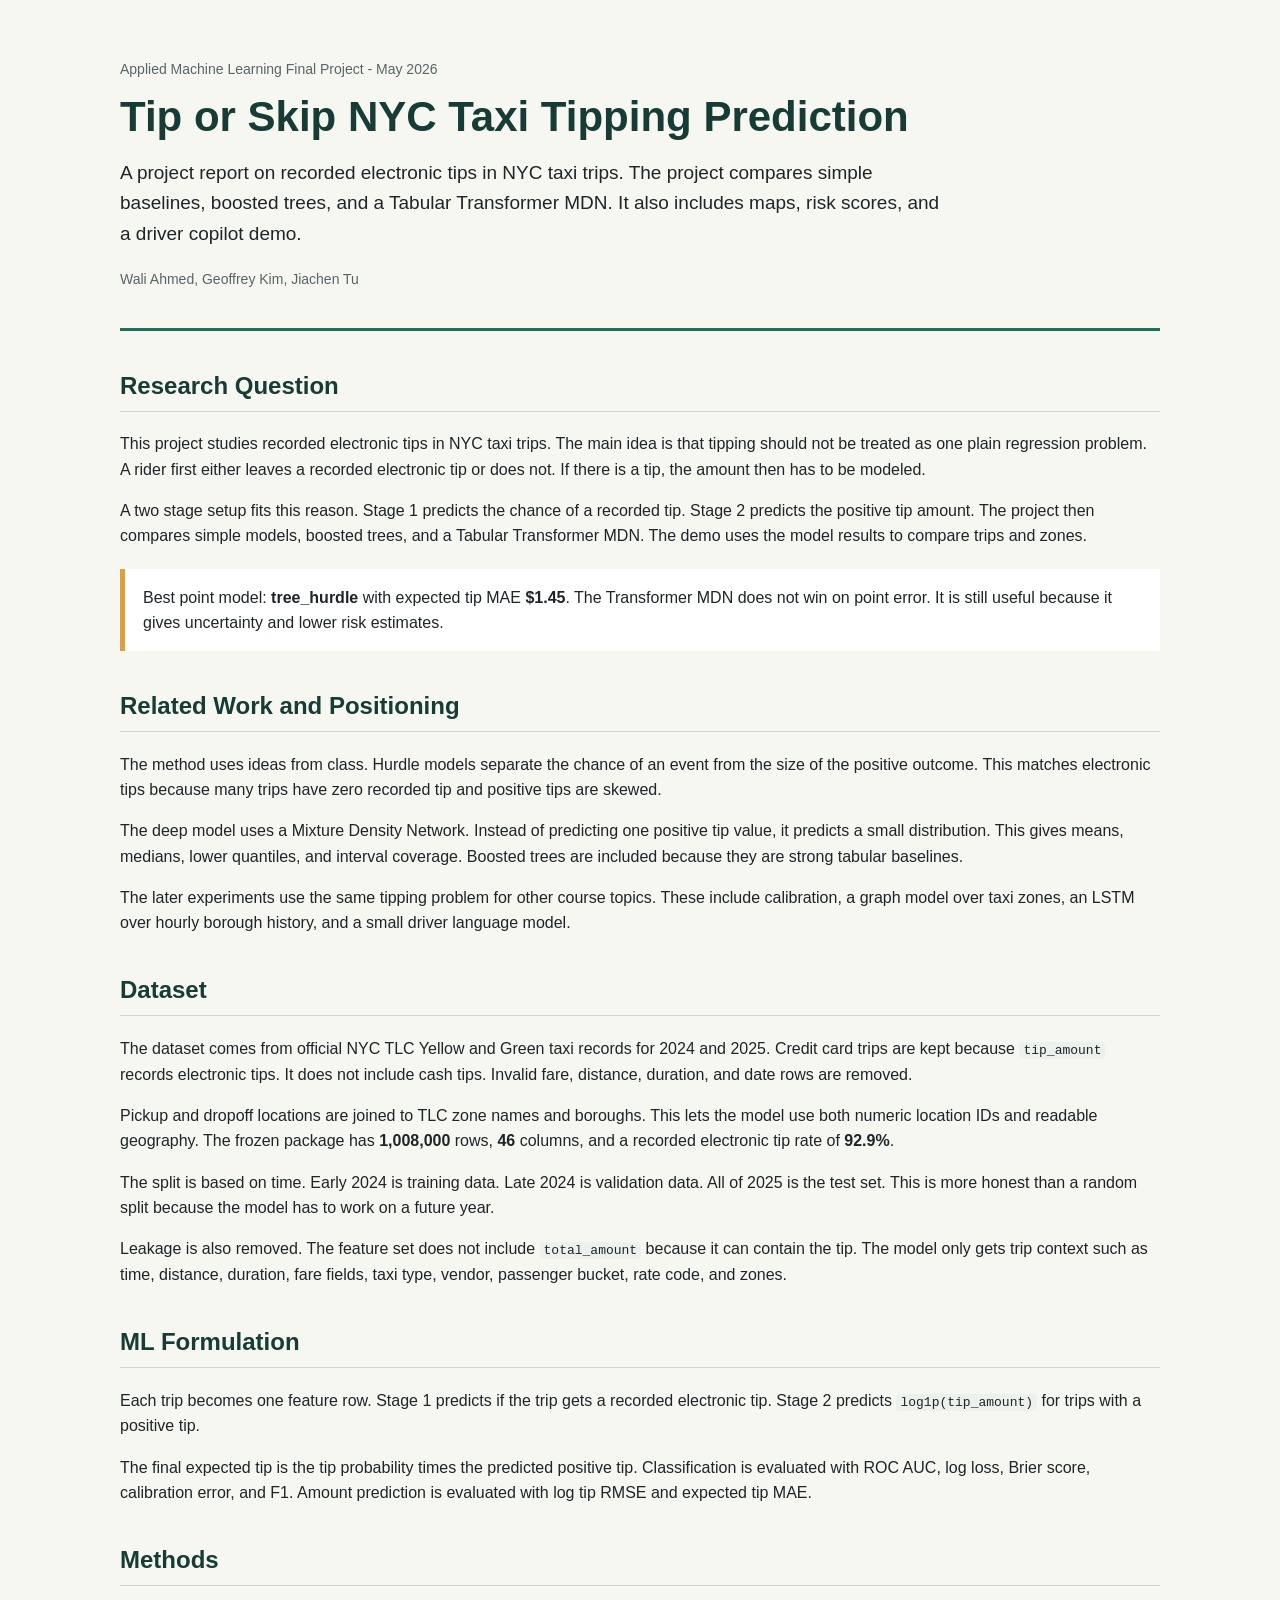
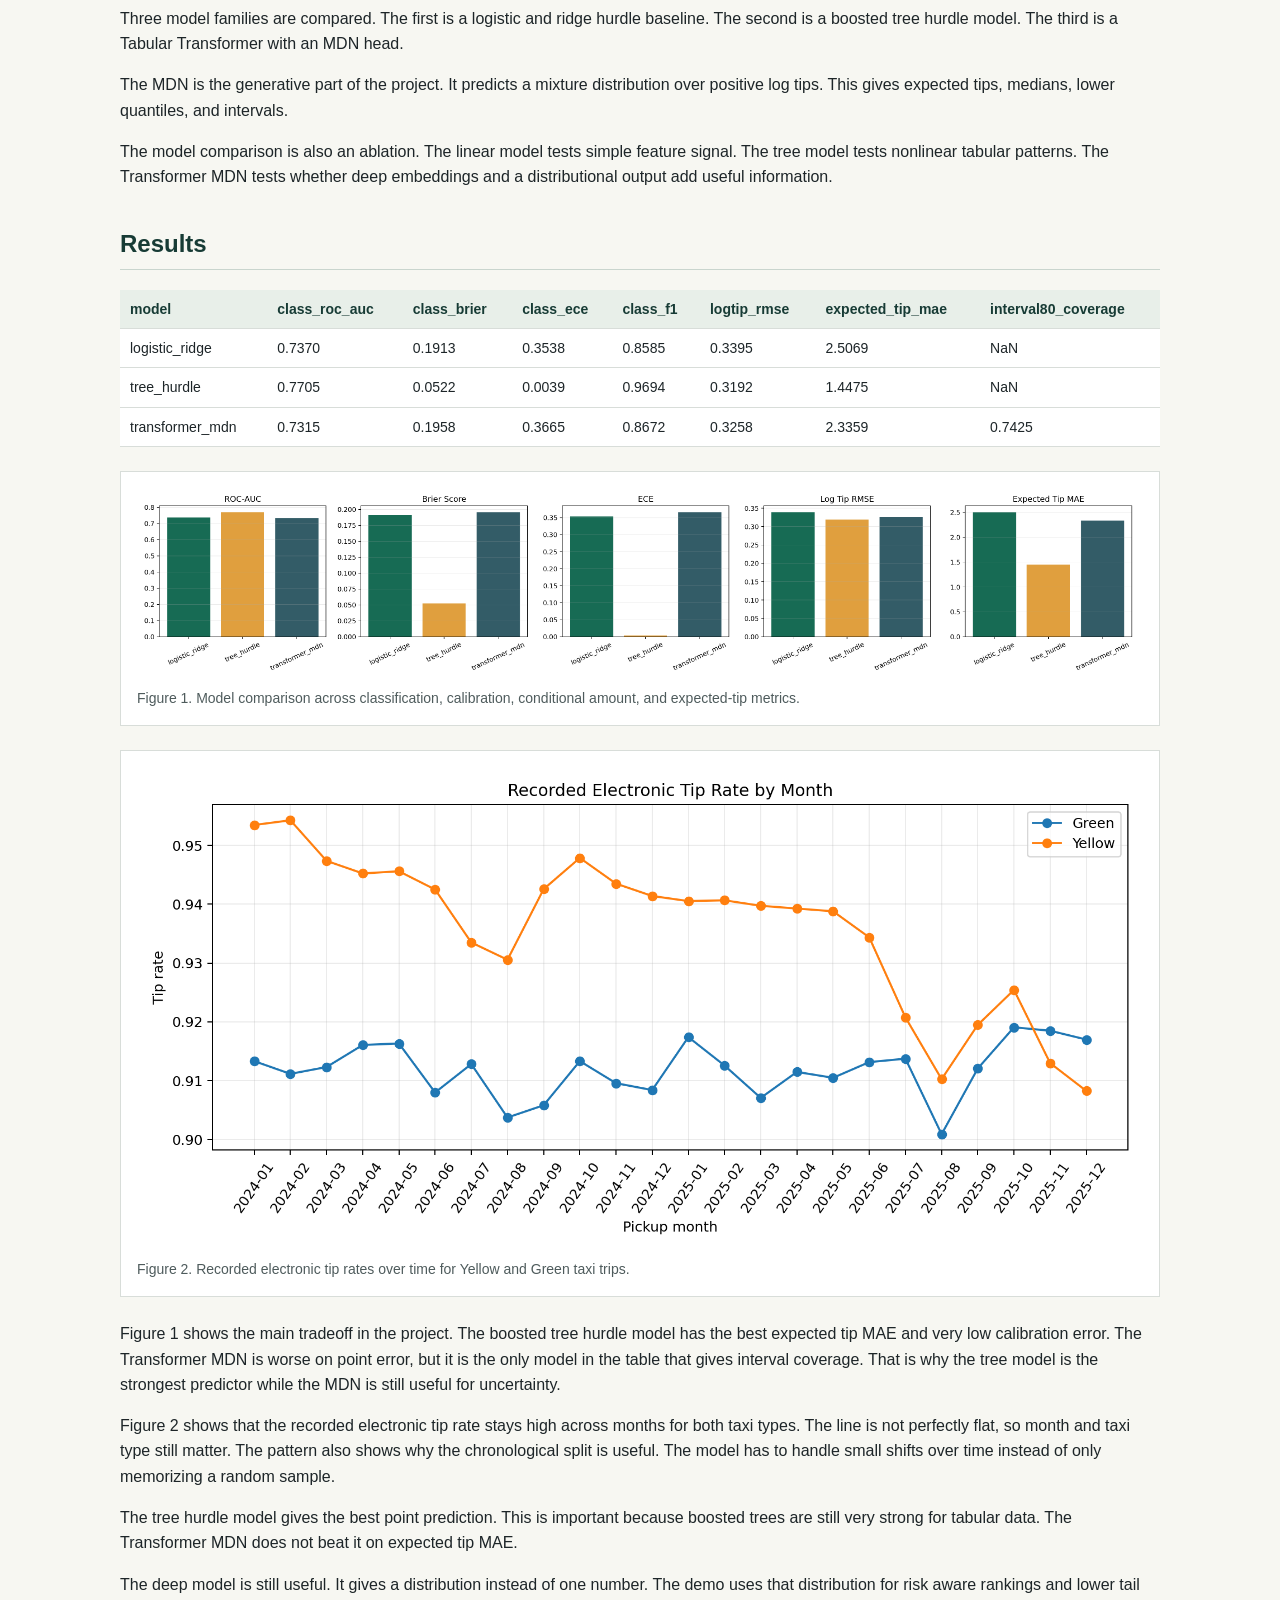
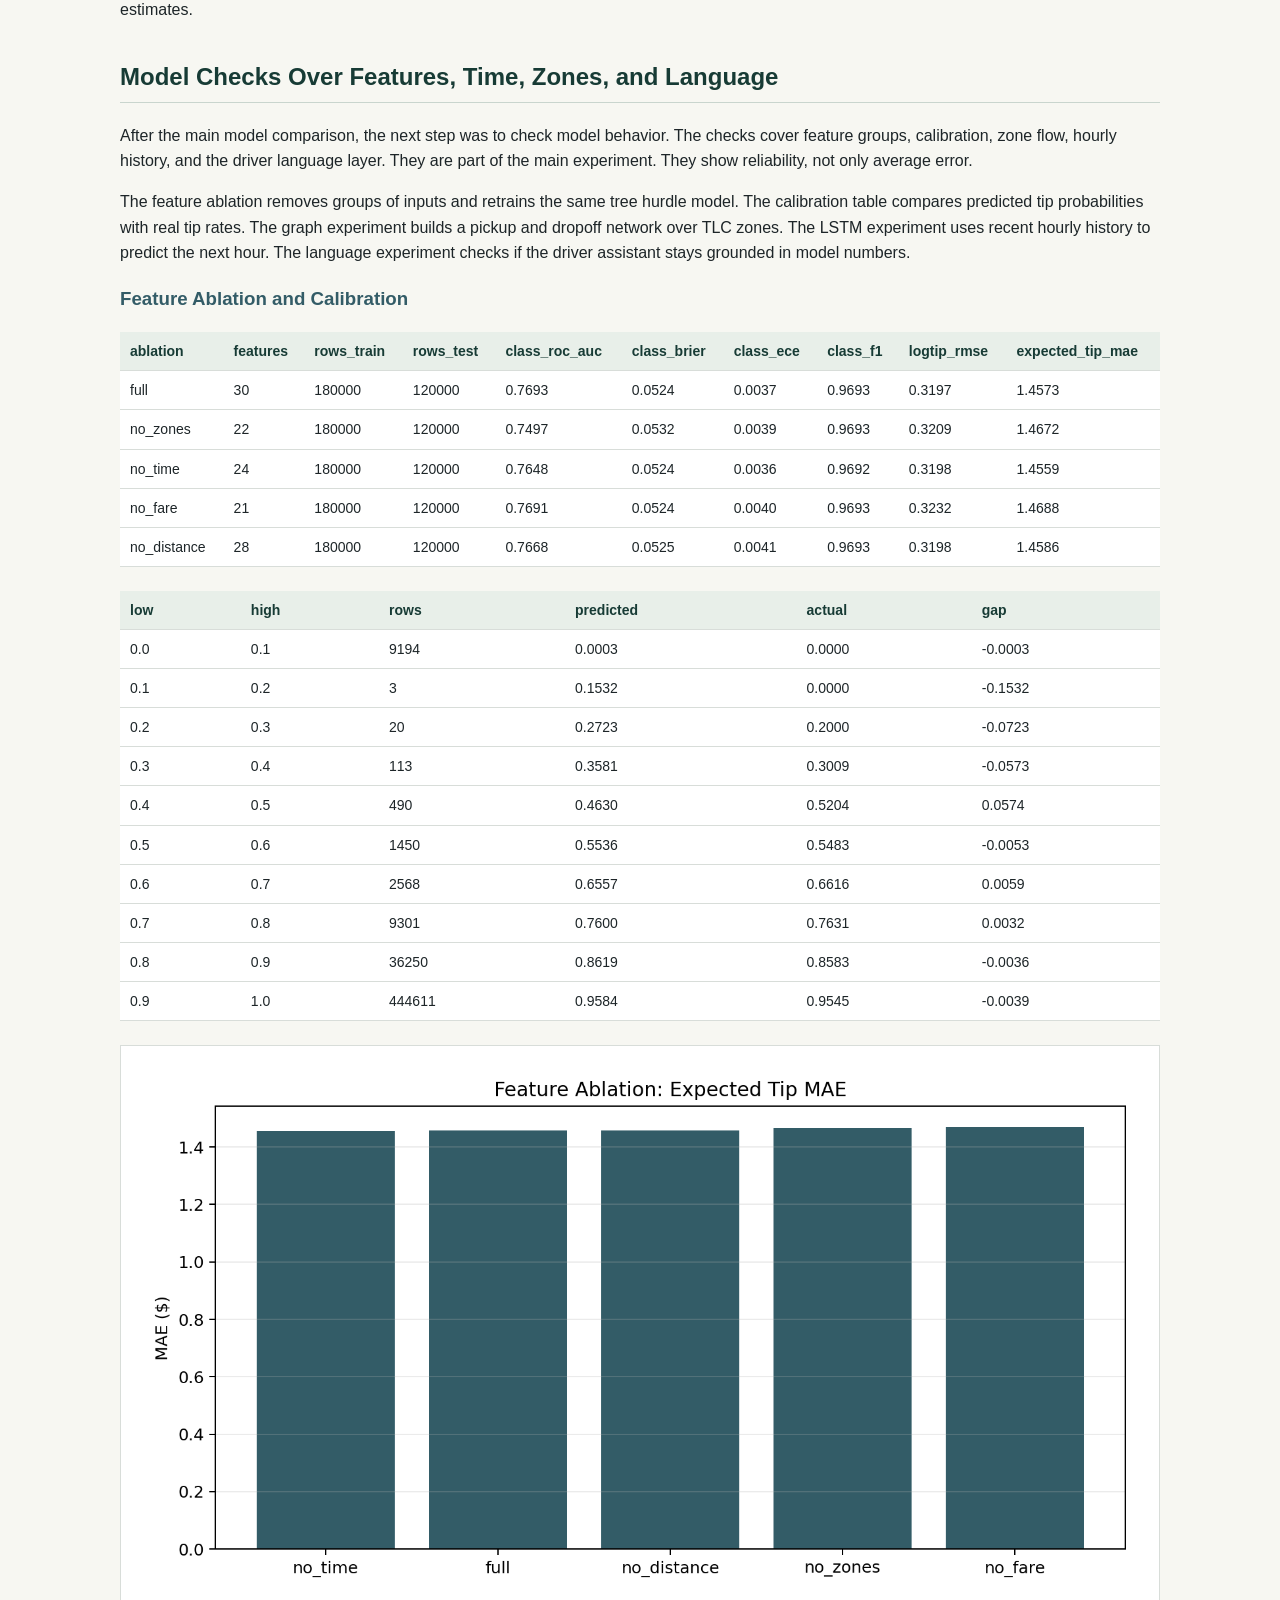
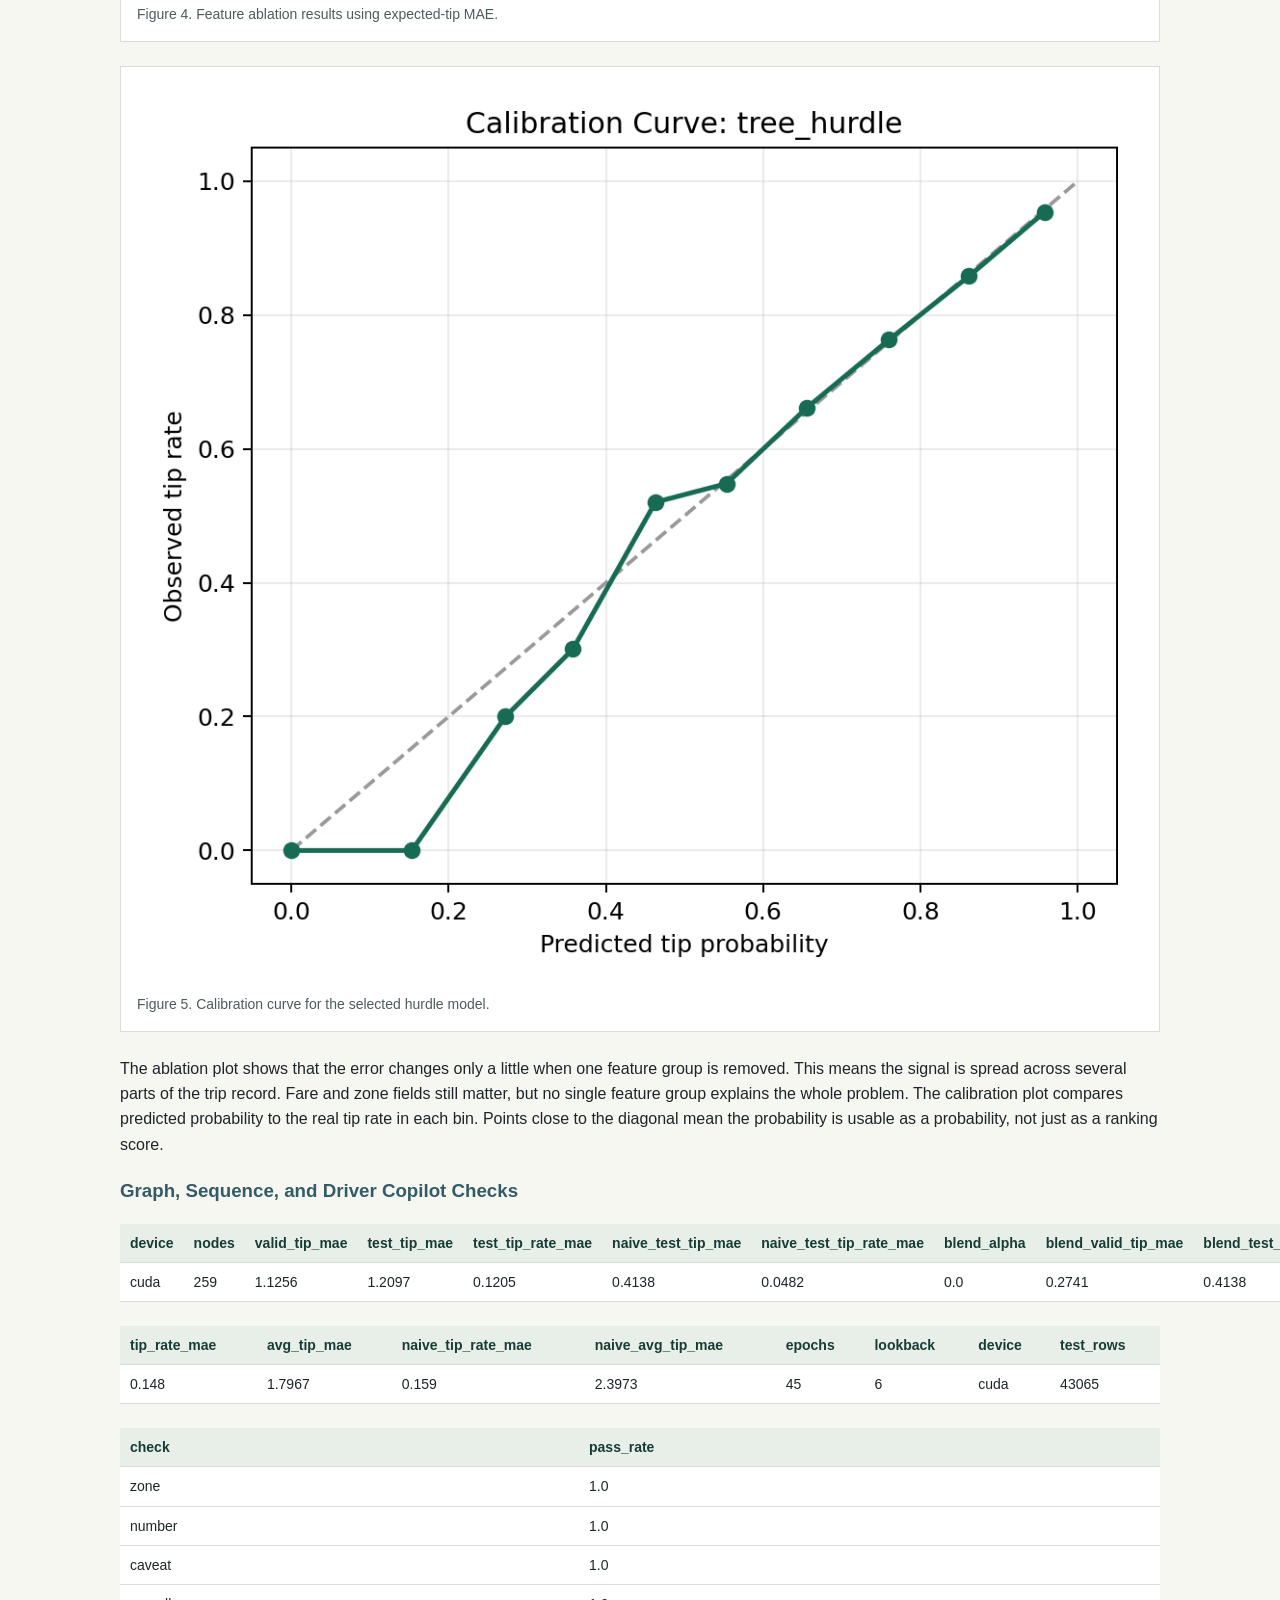
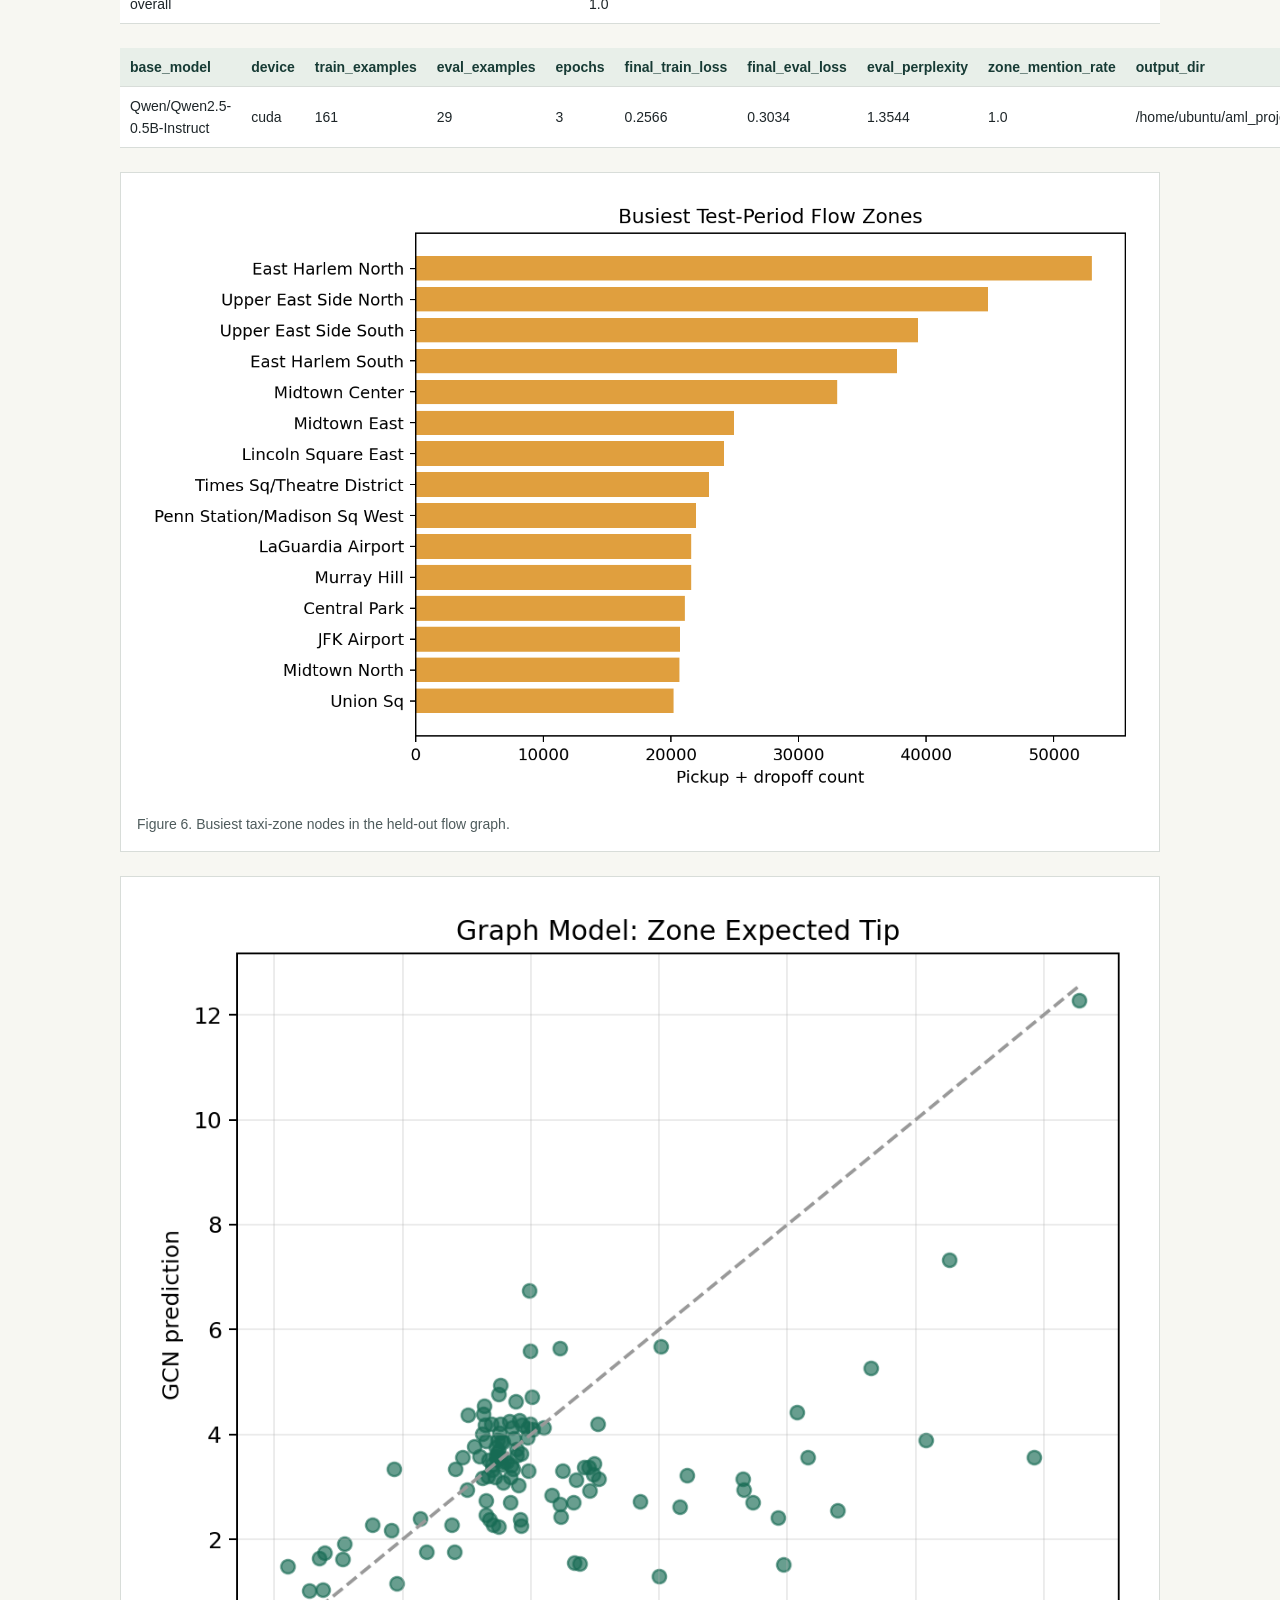
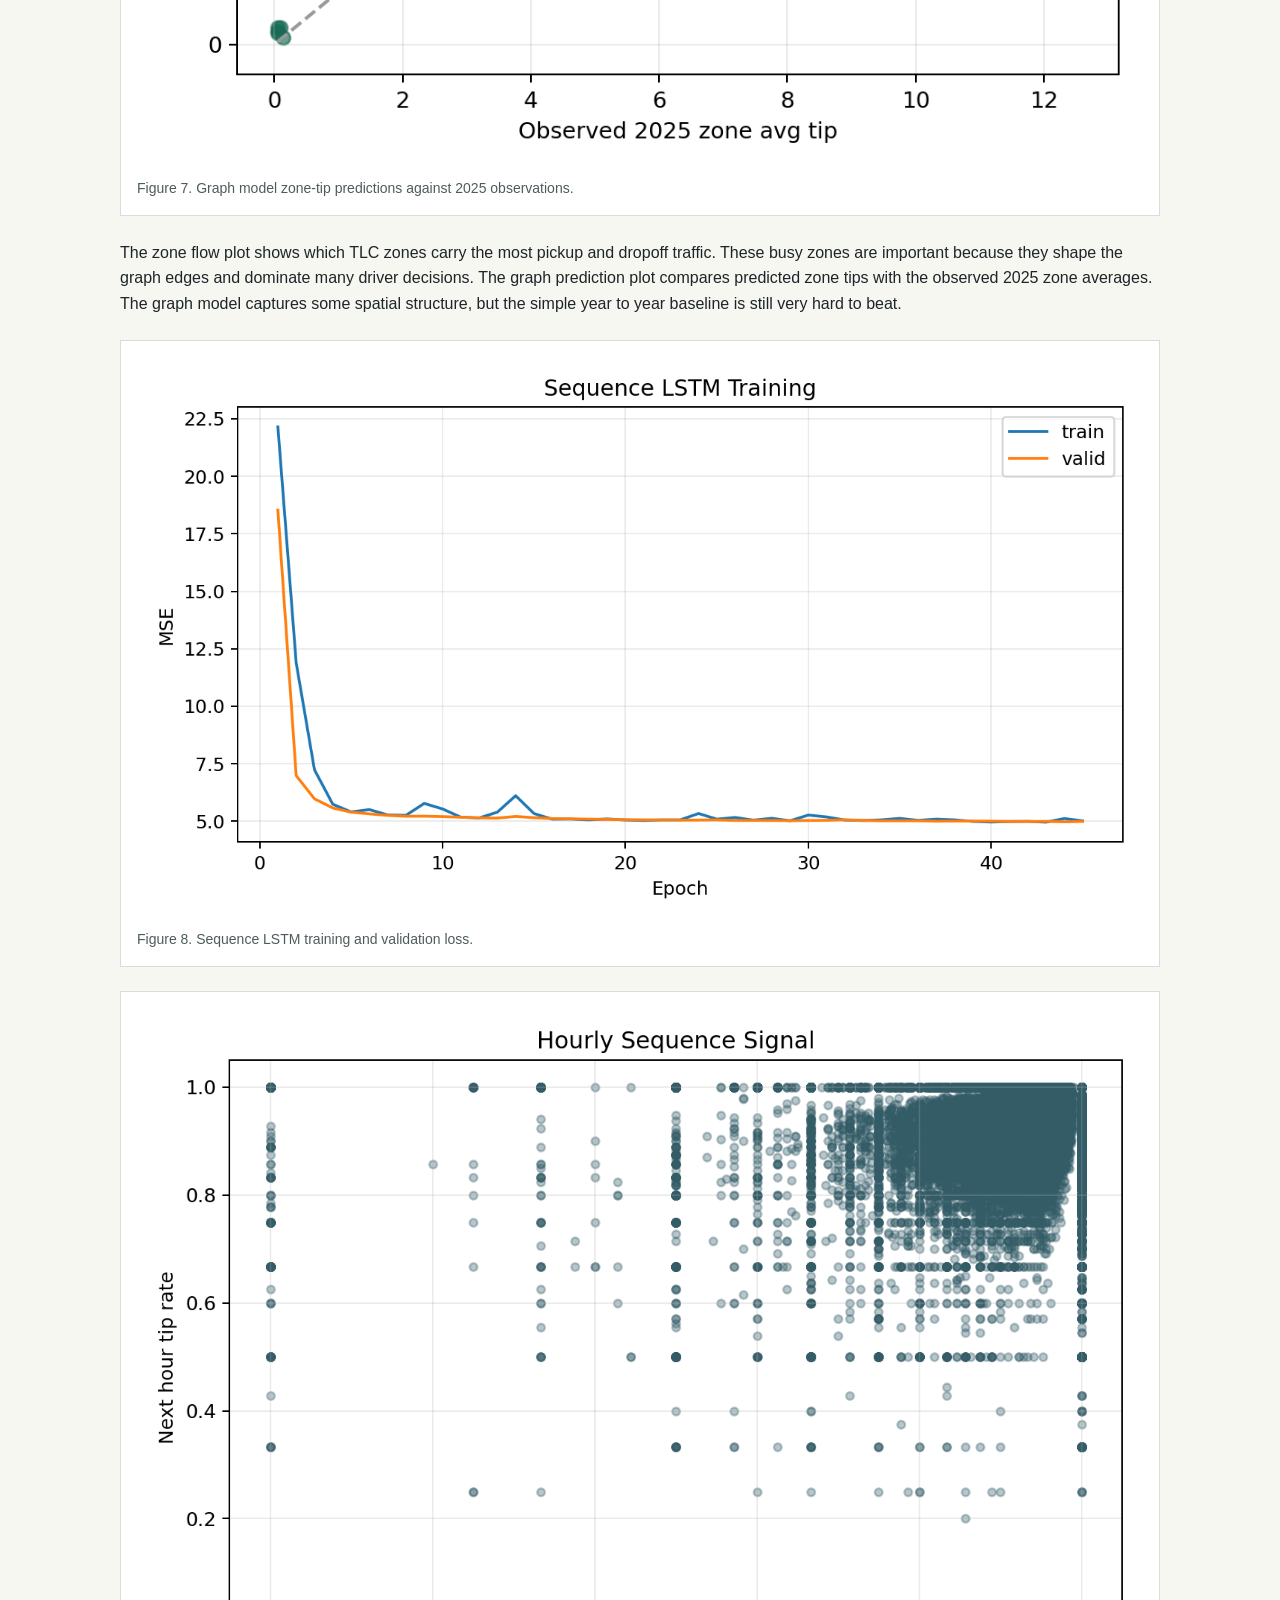
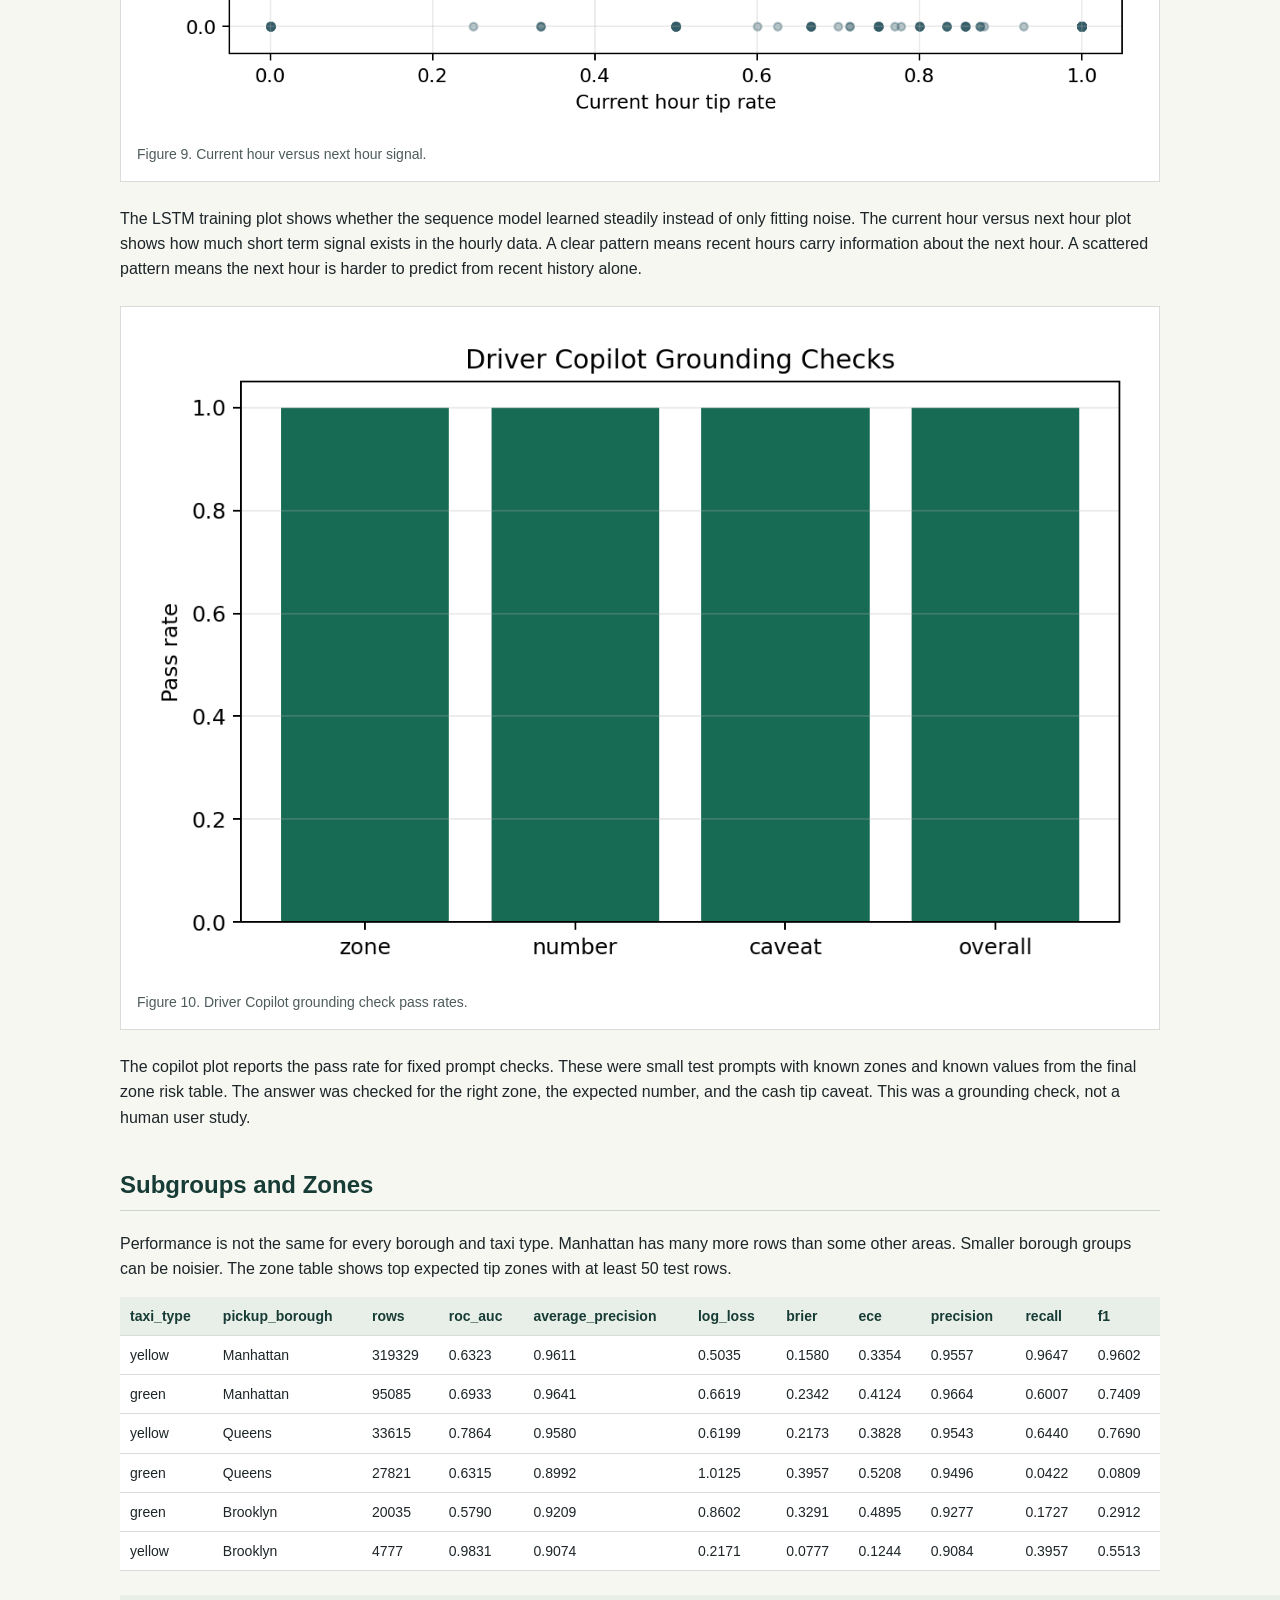
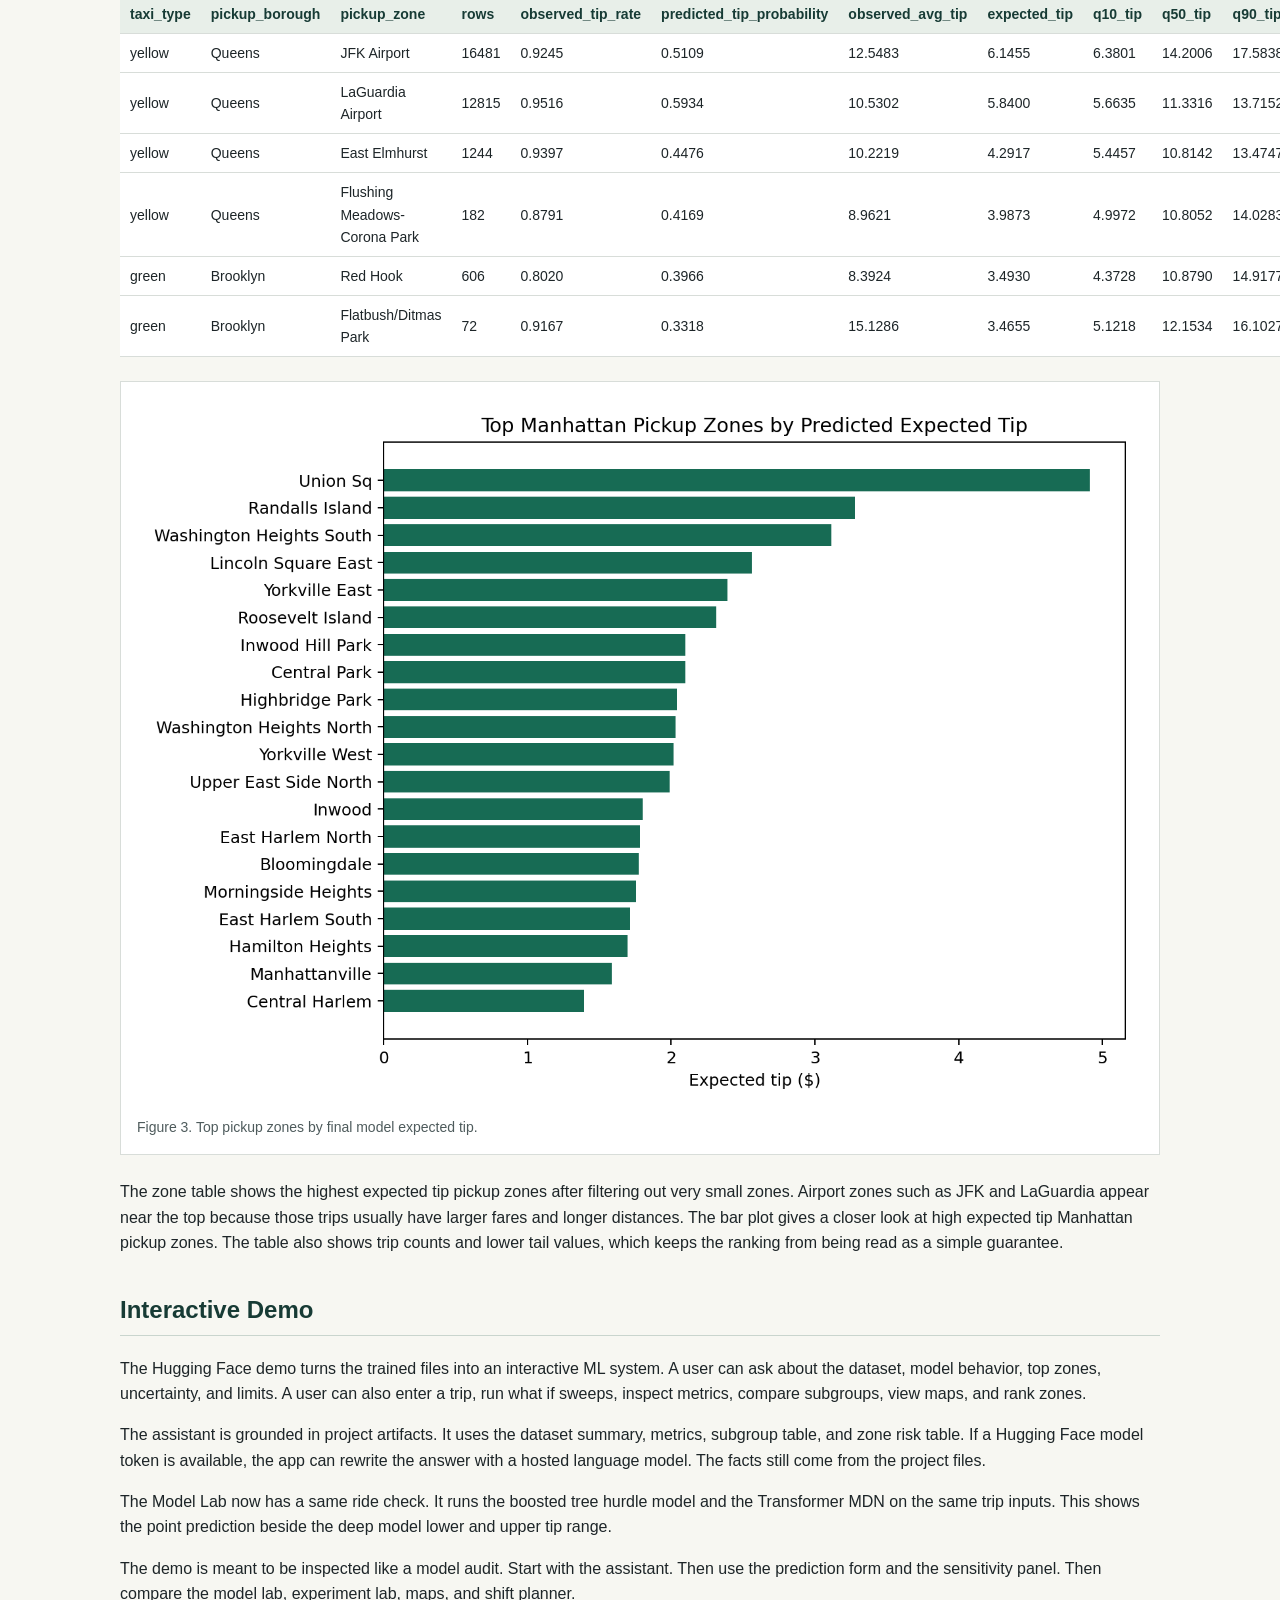
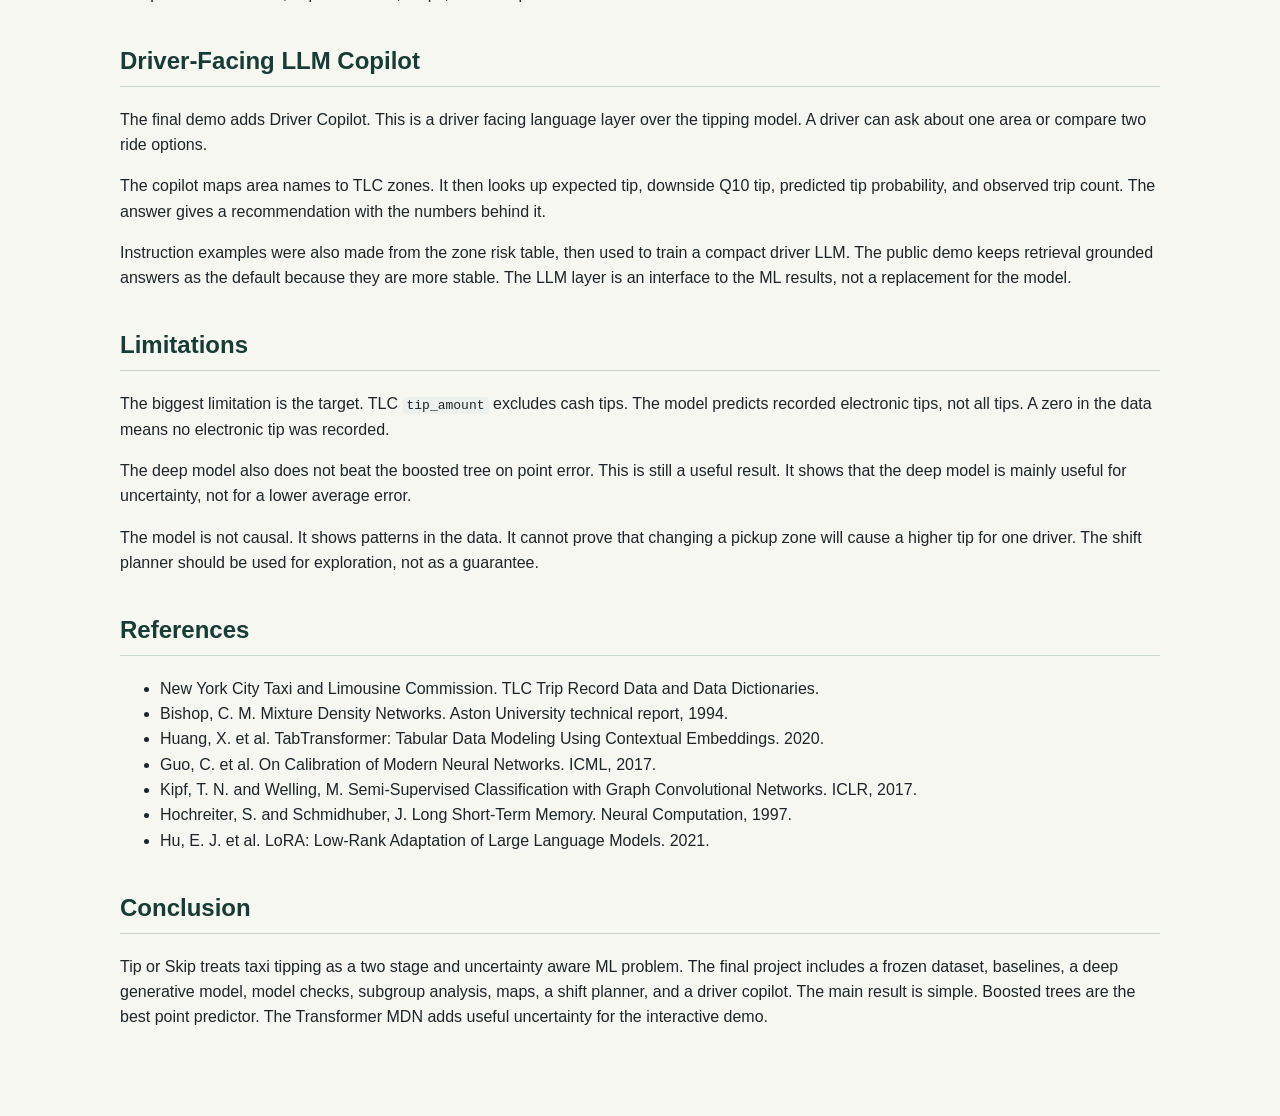
==== docs/index.html @ 8c7a5bb4 "edits" ====
<!doctype html>
<html lang="en">
<head>
  <meta charset="utf-8">
  <meta name="viewport" content="width=device-width, initial-scale=1">
  <title>Tip or Skip NYC Taxi Tipping Prediction</title>
  <style>
    body { margin: 0; font-family: Arial, Helvetica, sans-serif; color: #1d2528; background: #f7f7f2; line-height: 1.58; }
    main { max-width: 1040px; margin: 0 auto; padding: 44px 24px 72px; }
    header { border-bottom: 3px solid #1f6f5b; padding-bottom: 24px; margin-bottom: 32px; }
    h1 { font-size: 42px; line-height: 1.08; margin: 0 0 12px; color: #173b35; }
    h2 { margin-top: 36px; color: #173b35; border-bottom: 1px solid #c9d5ce; padding-bottom: 6px; }
    h3 { color: #335c67; }
    .dek { font-size: 19px; max-width: 820px; }
    .meta { color: #566; font-size: 14px; }
    .callout { background: #fff; border-left: 5px solid #e09f3e; padding: 16px 18px; margin: 20px 0; }
    figure { margin: 24px 0; background: #fff; padding: 16px; border: 1px solid #d8ddd9; }
    figcaption { color: #4e5b5c; font-size: 14px; margin-top: 8px; }
    img { max-width: 100%; height: auto; display: block; }
    .data-table { width: 100%; border-collapse: collapse; margin: 16px 0 24px; background: #fff; font-size: 14px; }
    .data-table th, .data-table td { border-bottom: 1px solid #d8ddd9; padding: 8px 10px; text-align: left; }
    .data-table th { background: #e8efe9; color: #173b35; }
    code { background: #edf1ed; padding: 1px 4px; border-radius: 3px; }
  </style>
</head>
<body>
<main>
<header>
  <p class="meta">Applied Machine Learning Final Project - May 2026</p>
  <h1>Tip or Skip NYC Taxi Tipping Prediction</h1>
  <p class="dek">A project report on recorded electronic tips in NYC taxi trips. The project compares simple baselines, boosted trees, and a Tabular Transformer MDN. It also includes maps, risk scores, and a driver copilot demo.</p>
  <p class="meta">Wali Ahmed, Geoffrey Kim, Jiachen Tu</p>
</header>

<section>
  <h2>Research Question</h2>
  <p>This project studies recorded electronic tips in NYC taxi trips. The main idea is that tipping should not be treated as one plain regression problem. A rider first either leaves a recorded electronic tip or does not. If there is a tip, the amount then has to be modeled.</p>
  <p>A two stage setup fits this reason. Stage 1 predicts the chance of a recorded tip. Stage 2 predicts the positive tip amount. The project then compares simple models, boosted trees, and a Tabular Transformer MDN. The demo uses the model results to compare trips and zones.</p>
  <div class="callout">Best point model: <strong>tree_hurdle</strong> with expected tip MAE <strong>$1.45</strong>. The Transformer MDN does not win on point error. It is still useful because it gives uncertainty and lower risk estimates.</div>
</section>

<section>
  <h2>Related Work and Positioning</h2>
  <p>The method uses ideas from class. Hurdle models separate the chance of an event from the size of the positive outcome. This matches electronic tips because many trips have zero recorded tip and positive tips are skewed.</p>
  <p>The deep model uses a Mixture Density Network. Instead of predicting one positive tip value, it predicts a small distribution. This gives means, medians, lower quantiles, and interval coverage. Boosted trees are included because they are strong tabular baselines.</p>
  <p>The later experiments use the same tipping problem for other course topics. These include calibration, a graph model over taxi zones, an LSTM over hourly borough history, and a small driver language model.</p>
</section>

<section>
  <h2>Dataset</h2>
  <p>The dataset comes from official NYC TLC Yellow and Green taxi records for 2024 and 2025. Credit card trips are kept because <code>tip_amount</code> records electronic tips. It does not include cash tips. Invalid fare, distance, duration, and date rows are removed.</p>
  <p>Pickup and dropoff locations are joined to TLC zone names and boroughs. This lets the model use both numeric location IDs and readable geography. The frozen package has <strong>1,008,000</strong> rows, <strong>46</strong> columns, and a recorded electronic tip rate of <strong>92.9%</strong>.</p>
  <p>The split is based on time. Early 2024 is training data. Late 2024 is validation data. All of 2025 is the test set. This is more honest than a random split because the model has to work on a future year.</p>
  <p>Leakage is also removed. The feature set does not include <code>total_amount</code> because it can contain the tip. The model only gets trip context such as time, distance, duration, fare fields, taxi type, vendor, passenger bucket, rate code, and zones.</p>
</section>

<section>
  <h2>ML Formulation</h2>
  <p>Each trip becomes one feature row. Stage 1 predicts if the trip gets a recorded electronic tip. Stage 2 predicts <code>log1p(tip_amount)</code> for trips with a positive tip.</p>
  <p>The final expected tip is the tip probability times the predicted positive tip. Classification is evaluated with ROC AUC, log loss, Brier score, calibration error, and F1. Amount prediction is evaluated with log tip RMSE and expected tip MAE.</p>
</section>

<section>
  <h2>Methods</h2>
  <p>Three model families are compared. The first is a logistic and ridge hurdle baseline. The second is a boosted tree hurdle model. The third is a Tabular Transformer with an MDN head.</p>
  <p>The MDN is the generative part of the project. It predicts a mixture distribution over positive log tips. This gives expected tips, medians, lower quantiles, and intervals.</p>
  <p>The model comparison is also an ablation. The linear model tests simple feature signal. The tree model tests nonlinear tabular patterns. The Transformer MDN tests whether deep embeddings and a distributional output add useful information.</p>
</section>

<section>
  <h2>Results</h2>
  <table class="dataframe data-table">
  <thead>
    <tr style="text-align: right;">
      <th>model</th>
      <th>class_roc_auc</th>
      <th>class_brier</th>
      <th>class_ece</th>
      <th>class_f1</th>
      <th>logtip_rmse</th>
      <th>expected_tip_mae</th>
      <th>interval80_coverage</th>
    </tr>
  </thead>
  <tbody>
    <tr>
      <td>logistic_ridge</td>
      <td>0.7370</td>
      <td>0.1913</td>
      <td>0.3538</td>
      <td>0.8585</td>
      <td>0.3395</td>
      <td>2.5069</td>
      <td>NaN</td>
    </tr>
    <tr>
      <td>tree_hurdle</td>
      <td>0.7705</td>
      <td>0.0522</td>
      <td>0.0039</td>
      <td>0.9694</td>
      <td>0.3192</td>
      <td>1.4475</td>
      <td>NaN</td>
    </tr>
    <tr>
      <td>transformer_mdn</td>
      <td>0.7315</td>
      <td>0.1958</td>
      <td>0.3665</td>
      <td>0.8672</td>
      <td>0.3258</td>
      <td>2.3359</td>
      <td>0.7425</td>
    </tr>
  </tbody>
</table>
  <figure><img alt="Model comparison" src="[data-uri]"><figcaption>Figure 1. Model comparison across classification, calibration, conditional amount, and expected-tip metrics.</figcaption></figure>
  <figure><img alt="Monthly tip rate" src="[data-uri]"><figcaption>Figure 2. Recorded electronic tip rates over time for Yellow and Green taxi trips.</figcaption></figure>
  <p>Figure 1 shows the main tradeoff in the project. The boosted tree hurdle model has the best expected tip MAE and very low calibration error. The Transformer MDN is worse on point error, but it is the only model in the table that gives interval coverage. That is why the tree model is the strongest predictor while the MDN is still useful for uncertainty.</p>
  <p>Figure 2 shows that the recorded electronic tip rate stays high across months for both taxi types. The line is not perfectly flat, so month and taxi type still matter. The pattern also shows why the chronological split is useful. The model has to handle small shifts over time instead of only memorizing a random sample.</p>
  <p>The tree hurdle model gives the best point prediction. This is important because boosted trees are still very strong for tabular data. The Transformer MDN does not beat it on expected tip MAE.</p>
  <p>The deep model is still useful. It gives a distribution instead of one number. The demo uses that distribution for risk aware rankings and lower tail estimates.</p>
</section>

<section>
  <h2>Model Checks Over Features, Time, Zones, and Language</h2>
  <p>After the main model comparison, the next step was to check model behavior. The checks cover feature groups, calibration, zone flow, hourly history, and the driver language layer. They are part of the main experiment. They show reliability, not only average error.</p>
  <p>The feature ablation removes groups of inputs and retrains the same tree hurdle model. The calibration table compares predicted tip probabilities with real tip rates. The graph experiment builds a pickup and dropoff network over TLC zones. The LSTM experiment uses recent hourly history to predict the next hour. The language experiment checks if the driver assistant stays grounded in model numbers.</p>
  <h3>Feature Ablation and Calibration</h3>
  <table class="dataframe data-table">
  <thead>
    <tr style="text-align: right;">
      <th>ablation</th>
      <th>features</th>
      <th>rows_train</th>
      <th>rows_test</th>
      <th>class_roc_auc</th>
      <th>class_brier</th>
      <th>class_ece</th>
      <th>class_f1</th>
      <th>logtip_rmse</th>
      <th>expected_tip_mae</th>
    </tr>
  </thead>
  <tbody>
    <tr>
      <td>full</td>
      <td>30</td>
      <td>180000</td>
      <td>120000</td>
      <td>0.7693</td>
      <td>0.0524</td>
      <td>0.0037</td>
      <td>0.9693</td>
      <td>0.3197</td>
      <td>1.4573</td>
    </tr>
    <tr>
      <td>no_zones</td>
      <td>22</td>
      <td>180000</td>
      <td>120000</td>
      <td>0.7497</td>
      <td>0.0532</td>
      <td>0.0039</td>
      <td>0.9693</td>
      <td>0.3209</td>
      <td>1.4672</td>
    </tr>
    <tr>
      <td>no_time</td>
      <td>24</td>
      <td>180000</td>
      <td>120000</td>
      <td>0.7648</td>
      <td>0.0524</td>
      <td>0.0036</td>
      <td>0.9692</td>
      <td>0.3198</td>
      <td>1.4559</td>
    </tr>
    <tr>
      <td>no_fare</td>
      <td>21</td>
      <td>180000</td>
      <td>120000</td>
      <td>0.7691</td>
      <td>0.0524</td>
      <td>0.0040</td>
      <td>0.9693</td>
      <td>0.3232</td>
      <td>1.4688</td>
    </tr>
    <tr>
      <td>no_distance</td>
      <td>28</td>
      <td>180000</td>
      <td>120000</td>
      <td>0.7668</td>
      <td>0.0525</td>
      <td>0.0041</td>
      <td>0.9693</td>
      <td>0.3198</td>
      <td>1.4586</td>
    </tr>
  </tbody>
</table>
  <table class="dataframe data-table">
  <thead>
    <tr style="text-align: right;">
      <th>low</th>
      <th>high</th>
      <th>rows</th>
      <th>predicted</th>
      <th>actual</th>
      <th>gap</th>
    </tr>
  </thead>
  <tbody>
    <tr>
      <td>0.0</td>
      <td>0.1</td>
      <td>9194</td>
      <td>0.0003</td>
      <td>0.0000</td>
      <td>-0.0003</td>
    </tr>
    <tr>
      <td>0.1</td>
      <td>0.2</td>
      <td>3</td>
      <td>0.1532</td>
      <td>0.0000</td>
      <td>-0.1532</td>
    </tr>
    <tr>
      <td>0.2</td>
      <td>0.3</td>
      <td>20</td>
      <td>0.2723</td>
      <td>0.2000</td>
      <td>-0.0723</td>
    </tr>
    <tr>
      <td>0.3</td>
      <td>0.4</td>
      <td>113</td>
      <td>0.3581</td>
      <td>0.3009</td>
      <td>-0.0573</td>
    </tr>
    <tr>
      <td>0.4</td>
      <td>0.5</td>
      <td>490</td>
      <td>0.4630</td>
      <td>0.5204</td>
      <td>0.0574</td>
    </tr>
    <tr>
      <td>0.5</td>
      <td>0.6</td>
      <td>1450</td>
      <td>0.5536</td>
      <td>0.5483</td>
      <td>-0.0053</td>
    </tr>
    <tr>
      <td>0.6</td>
      <td>0.7</td>
      <td>2568</td>
      <td>0.6557</td>
      <td>0.6616</td>
      <td>0.0059</td>
    </tr>
    <tr>
      <td>0.7</td>
      <td>0.8</td>
      <td>9301</td>
      <td>0.7600</td>
      <td>0.7631</td>
      <td>0.0032</td>
    </tr>
    <tr>
      <td>0.8</td>
      <td>0.9</td>
      <td>36250</td>
      <td>0.8619</td>
      <td>0.8583</td>
      <td>-0.0036</td>
    </tr>
    <tr>
      <td>0.9</td>
      <td>1.0</td>
      <td>444611</td>
      <td>0.9584</td>
      <td>0.9545</td>
      <td>-0.0039</td>
    </tr>
  </tbody>
</table>
  <figure><img alt="Figure 4. Feature ablation results using expected-tip MAE." src="[data-uri]"><figcaption>Figure 4. Feature ablation results using expected-tip MAE.</figcaption></figure>
  <figure><img alt="Figure 5. Calibration curve for the selected hurdle model." src="[data-uri]"><figcaption>Figure 5. Calibration curve for the selected hurdle model.</figcaption></figure>
  <p>The ablation plot shows that the error changes only a little when one feature group is removed. This means the signal is spread across several parts of the trip record. Fare and zone fields still matter, but no single feature group explains the whole problem. The calibration plot compares predicted probability to the real tip rate in each bin. Points close to the diagonal mean the probability is usable as a probability, not just as a ranking score.</p>
  <h3>Graph, Sequence, and Driver Copilot Checks</h3>
  <table class="dataframe data-table">
  <thead>
    <tr style="text-align: right;">
      <th>device</th>
      <th>nodes</th>
      <th>valid_tip_mae</th>
      <th>test_tip_mae</th>
      <th>test_tip_rate_mae</th>
      <th>naive_test_tip_mae</th>
      <th>naive_test_tip_rate_mae</th>
      <th>blend_alpha</th>
      <th>blend_valid_tip_mae</th>
      <th>blend_test_tip_mae</th>
    </tr>
  </thead>
  <tbody>
    <tr>
      <td>cuda</td>
      <td>259</td>
      <td>1.1256</td>
      <td>1.2097</td>
      <td>0.1205</td>
      <td>0.4138</td>
      <td>0.0482</td>
      <td>0.0</td>
      <td>0.2741</td>
      <td>0.4138</td>
    </tr>
  </tbody>
</table>
  <table class="dataframe data-table">
  <thead>
    <tr style="text-align: right;">
      <th>tip_rate_mae</th>
      <th>avg_tip_mae</th>
      <th>naive_tip_rate_mae</th>
      <th>naive_avg_tip_mae</th>
      <th>epochs</th>
      <th>lookback</th>
      <th>device</th>
      <th>test_rows</th>
    </tr>
  </thead>
  <tbody>
    <tr>
      <td>0.148</td>
      <td>1.7967</td>
      <td>0.159</td>
      <td>2.3973</td>
      <td>45</td>
      <td>6</td>
      <td>cuda</td>
      <td>43065</td>
    </tr>
  </tbody>
</table>
  <table class="dataframe data-table">
  <thead>
    <tr style="text-align: right;">
      <th>check</th>
      <th>pass_rate</th>
    </tr>
  </thead>
  <tbody>
    <tr>
      <td>zone</td>
      <td>1.0</td>
    </tr>
    <tr>
      <td>number</td>
      <td>1.0</td>
    </tr>
    <tr>
      <td>caveat</td>
      <td>1.0</td>
    </tr>
    <tr>
      <td>overall</td>
      <td>1.0</td>
    </tr>
  </tbody>
</table>
  <table class="dataframe data-table">
  <thead>
    <tr style="text-align: right;">
      <th>base_model</th>
      <th>device</th>
      <th>train_examples</th>
      <th>eval_examples</th>
      <th>epochs</th>
      <th>final_train_loss</th>
      <th>final_eval_loss</th>
      <th>eval_perplexity</th>
      <th>zone_mention_rate</th>
      <th>output_dir</th>
    </tr>
  </thead>
  <tbody>
    <tr>
      <td>Qwen/Qwen2.5-0.5B-Instruct</td>
      <td>cuda</td>
      <td>161</td>
      <td>29</td>
      <td>3</td>
      <td>0.2566</td>
      <td>0.3034</td>
      <td>1.3544</td>
      <td>1.0</td>
      <td>/home/ubuntu/aml_project/Prototype/hf_space/artifacts/experiments/driver_llm</td>
    </tr>
  </tbody>
</table>
  <figure><img alt="Figure 6. Busiest taxi-zone nodes in the held-out flow graph." src="[data-uri]"><figcaption>Figure 6. Busiest taxi-zone nodes in the held-out flow graph.</figcaption></figure>
  <figure><img alt="Figure 7. Graph model zone-tip predictions against 2025 observations." src="[data-uri]"><figcaption>Figure 7. Graph model zone-tip predictions against 2025 observations.</figcaption></figure>
  <p>The zone flow plot shows which TLC zones carry the most pickup and dropoff traffic. These busy zones are important because they shape the graph edges and dominate many driver decisions. The graph prediction plot compares predicted zone tips with the observed 2025 zone averages. The graph model captures some spatial structure, but the simple year to year baseline is still very hard to beat.</p>
  <figure><img alt="Figure 8. Sequence LSTM training and validation loss." src="[data-uri]"><figcaption>Figure 8. Sequence LSTM training and validation loss.</figcaption></figure>
  <figure><img alt="Figure 9. Current hour versus next hour signal." src="[data-uri]"><figcaption>Figure 9. Current hour versus next hour signal.</figcaption></figure>
  <p>The LSTM training plot shows whether the sequence model learned steadily instead of only fitting noise. The current hour versus next hour plot shows how much short term signal exists in the hourly data. A clear pattern means recent hours carry information about the next hour. A scattered pattern means the next hour is harder to predict from recent history alone.</p>
  <figure><img alt="Figure 10. Driver Copilot grounding check pass rates." src="[data-uri]"><figcaption>Figure 10. Driver Copilot grounding check pass rates.</figcaption></figure>
  <p>The copilot plot reports the pass rate for fixed prompt checks. These were small test prompts with known zones and known values from the final zone risk table. The answer was checked for the right zone, the expected number, and the cash tip caveat. This was a grounding check, not a human user study.</p>
</section>


<section>
  <h2>Subgroups and Zones</h2>
  <p>Performance is not the same for every borough and taxi type. Manhattan has many more rows than some other areas. Smaller borough groups can be noisier. The zone table shows top expected tip zones with at least 50 test rows.</p>
  <table class="dataframe data-table">
  <thead>
    <tr style="text-align: right;">
      <th>taxi_type</th>
      <th>pickup_borough</th>
      <th>rows</th>
      <th>roc_auc</th>
      <th>average_precision</th>
      <th>log_loss</th>
      <th>brier</th>
      <th>ece</th>
      <th>precision</th>
      <th>recall</th>
      <th>f1</th>
    </tr>
  </thead>
  <tbody>
    <tr>
      <td>yellow</td>
      <td>Manhattan</td>
      <td>319329</td>
      <td>0.6323</td>
      <td>0.9611</td>
      <td>0.5035</td>
      <td>0.1580</td>
      <td>0.3354</td>
      <td>0.9557</td>
      <td>0.9647</td>
      <td>0.9602</td>
    </tr>
    <tr>
      <td>green</td>
      <td>Manhattan</td>
      <td>95085</td>
      <td>0.6933</td>
      <td>0.9641</td>
      <td>0.6619</td>
      <td>0.2342</td>
      <td>0.4124</td>
      <td>0.9664</td>
      <td>0.6007</td>
      <td>0.7409</td>
    </tr>
    <tr>
      <td>yellow</td>
      <td>Queens</td>
      <td>33615</td>
      <td>0.7864</td>
      <td>0.9580</td>
      <td>0.6199</td>
      <td>0.2173</td>
      <td>0.3828</td>
      <td>0.9543</td>
      <td>0.6440</td>
      <td>0.7690</td>
    </tr>
    <tr>
      <td>green</td>
      <td>Queens</td>
      <td>27821</td>
      <td>0.6315</td>
      <td>0.8992</td>
      <td>1.0125</td>
      <td>0.3957</td>
      <td>0.5208</td>
      <td>0.9496</td>
      <td>0.0422</td>
      <td>0.0809</td>
    </tr>
    <tr>
      <td>green</td>
      <td>Brooklyn</td>
      <td>20035</td>
      <td>0.5790</td>
      <td>0.9209</td>
      <td>0.8602</td>
      <td>0.3291</td>
      <td>0.4895</td>
      <td>0.9277</td>
      <td>0.1727</td>
      <td>0.2912</td>
    </tr>
    <tr>
      <td>yellow</td>
      <td>Brooklyn</td>
      <td>4777</td>
      <td>0.9831</td>
      <td>0.9074</td>
      <td>0.2171</td>
      <td>0.0777</td>
      <td>0.1244</td>
      <td>0.9084</td>
      <td>0.3957</td>
      <td>0.5513</td>
    </tr>
  </tbody>
</table>
  <table class="dataframe data-table">
  <thead>
    <tr style="text-align: right;">
      <th>taxi_type</th>
      <th>pickup_borough</th>
      <th>pickup_zone</th>
      <th>rows</th>
      <th>observed_tip_rate</th>
      <th>predicted_tip_probability</th>
      <th>observed_avg_tip</th>
      <th>expected_tip</th>
      <th>q10_tip</th>
      <th>q50_tip</th>
      <th>q90_tip</th>
    </tr>
  </thead>
  <tbody>
    <tr>
      <td>yellow</td>
      <td>Queens</td>
      <td>JFK Airport</td>
      <td>16481</td>
      <td>0.9245</td>
      <td>0.5109</td>
      <td>12.5483</td>
      <td>6.1455</td>
      <td>6.3801</td>
      <td>14.2006</td>
      <td>17.5838</td>
    </tr>
    <tr>
      <td>yellow</td>
      <td>Queens</td>
      <td>LaGuardia Airport</td>
      <td>12815</td>
      <td>0.9516</td>
      <td>0.5934</td>
      <td>10.5302</td>
      <td>5.8400</td>
      <td>5.6635</td>
      <td>11.3316</td>
      <td>13.7152</td>
    </tr>
    <tr>
      <td>yellow</td>
      <td>Queens</td>
      <td>East Elmhurst</td>
      <td>1244</td>
      <td>0.9397</td>
      <td>0.4476</td>
      <td>10.2219</td>
      <td>4.2917</td>
      <td>5.4457</td>
      <td>10.8142</td>
      <td>13.4747</td>
    </tr>
    <tr>
      <td>yellow</td>
      <td>Queens</td>
      <td>Flushing Meadows-Corona Park</td>
      <td>182</td>
      <td>0.8791</td>
      <td>0.4169</td>
      <td>8.9621</td>
      <td>3.9873</td>
      <td>4.9972</td>
      <td>10.8052</td>
      <td>14.0283</td>
    </tr>
    <tr>
      <td>green</td>
      <td>Brooklyn</td>
      <td>Red Hook</td>
      <td>606</td>
      <td>0.8020</td>
      <td>0.3966</td>
      <td>8.3924</td>
      <td>3.4930</td>
      <td>4.3728</td>
      <td>10.8790</td>
      <td>14.9177</td>
    </tr>
    <tr>
      <td>green</td>
      <td>Brooklyn</td>
      <td>Flatbush/Ditmas Park</td>
      <td>72</td>
      <td>0.9167</td>
      <td>0.3318</td>
      <td>15.1286</td>
      <td>3.4655</td>
      <td>5.1218</td>
      <td>12.1534</td>
      <td>16.1027</td>
    </tr>
  </tbody>
</table>
  <figure><img alt="Top zones" src="[data-uri]"><figcaption>Figure 3. Top pickup zones by final model expected tip.</figcaption></figure>
  <p>The zone table shows the highest expected tip pickup zones after filtering out very small zones. Airport zones such as JFK and LaGuardia appear near the top because those trips usually have larger fares and longer distances. The bar plot gives a closer look at high expected tip Manhattan pickup zones. The table also shows trip counts and lower tail values, which keeps the ranking from being read as a simple guarantee.</p>
</section>

<section>
  <h2>Interactive Demo</h2>
  <p>The Hugging Face demo turns the trained files into an interactive ML system. A user can ask about the dataset, model behavior, top zones, uncertainty, and limits. A user can also enter a trip, run what if sweeps, inspect metrics, compare subgroups, view maps, and rank zones.</p>
  <p>The assistant is grounded in project artifacts. It uses the dataset summary, metrics, subgroup table, and zone risk table. If a Hugging Face model token is available, the app can rewrite the answer with a hosted language model. The facts still come from the project files.</p>
  <p>The Model Lab now has a same ride check. It runs the boosted tree hurdle model and the Transformer MDN on the same trip inputs. This shows the point prediction beside the deep model lower and upper tip range.</p>
  <p>The demo is meant to be inspected like a model audit. Start with the assistant. Then use the prediction form and the sensitivity panel. Then compare the model lab, experiment lab, maps, and shift planner.</p>
</section>

<section>
  <h2>Driver-Facing LLM Copilot</h2>
  <p>The final demo adds Driver Copilot. This is a driver facing language layer over the tipping model. A driver can ask about one area or compare two ride options.</p>
  <p>The copilot maps area names to TLC zones. It then looks up expected tip, downside Q10 tip, predicted tip probability, and observed trip count. The answer gives a recommendation with the numbers behind it.</p>
  <p>Instruction examples were also made from the zone risk table, then used to train a compact driver LLM. The public demo keeps retrieval grounded answers as the default because they are more stable. The LLM layer is an interface to the ML results, not a replacement for the model.</p>
</section>

<section>
  <h2>Limitations</h2>
  <p>The biggest limitation is the target. TLC <code>tip_amount</code> excludes cash tips. The model predicts recorded electronic tips, not all tips. A zero in the data means no electronic tip was recorded.</p>
  <p>The deep model also does not beat the boosted tree on point error. This is still a useful result. It shows that the deep model is mainly useful for uncertainty, not for a lower average error.</p>
  <p>The model is not causal. It shows patterns in the data. It cannot prove that changing a pickup zone will cause a higher tip for one driver. The shift planner should be used for exploration, not as a guarantee.</p>
</section>

<section>
  <h2>References</h2>
  <ul>
    <li>New York City Taxi and Limousine Commission. TLC Trip Record Data and Data Dictionaries.</li>
    <li>Bishop, C. M. Mixture Density Networks. Aston University technical report, 1994.</li>
    <li>Huang, X. et al. TabTransformer: Tabular Data Modeling Using Contextual Embeddings. 2020.</li>
    <li>Guo, C. et al. On Calibration of Modern Neural Networks. ICML, 2017.</li>
    <li>Kipf, T. N. and Welling, M. Semi-Supervised Classification with Graph Convolutional Networks. ICLR, 2017.</li>
    <li>Hochreiter, S. and Schmidhuber, J. Long Short-Term Memory. Neural Computation, 1997.</li>
    <li>Hu, E. J. et al. LoRA: Low-Rank Adaptation of Large Language Models. 2021.</li>
  </ul>
</section>

<section>
  <h2>Conclusion</h2>
  <p>Tip or Skip treats taxi tipping as a two stage and uncertainty aware ML problem. The final project includes a frozen dataset, baselines, a deep generative model, model checks, subgroup analysis, maps, a shift planner, and a driver copilot. The main result is simple. Boosted trees are the best point predictor. The Transformer MDN adds useful uncertainty for the interactive demo.</p>
</section>
</main>
</body>
</html>
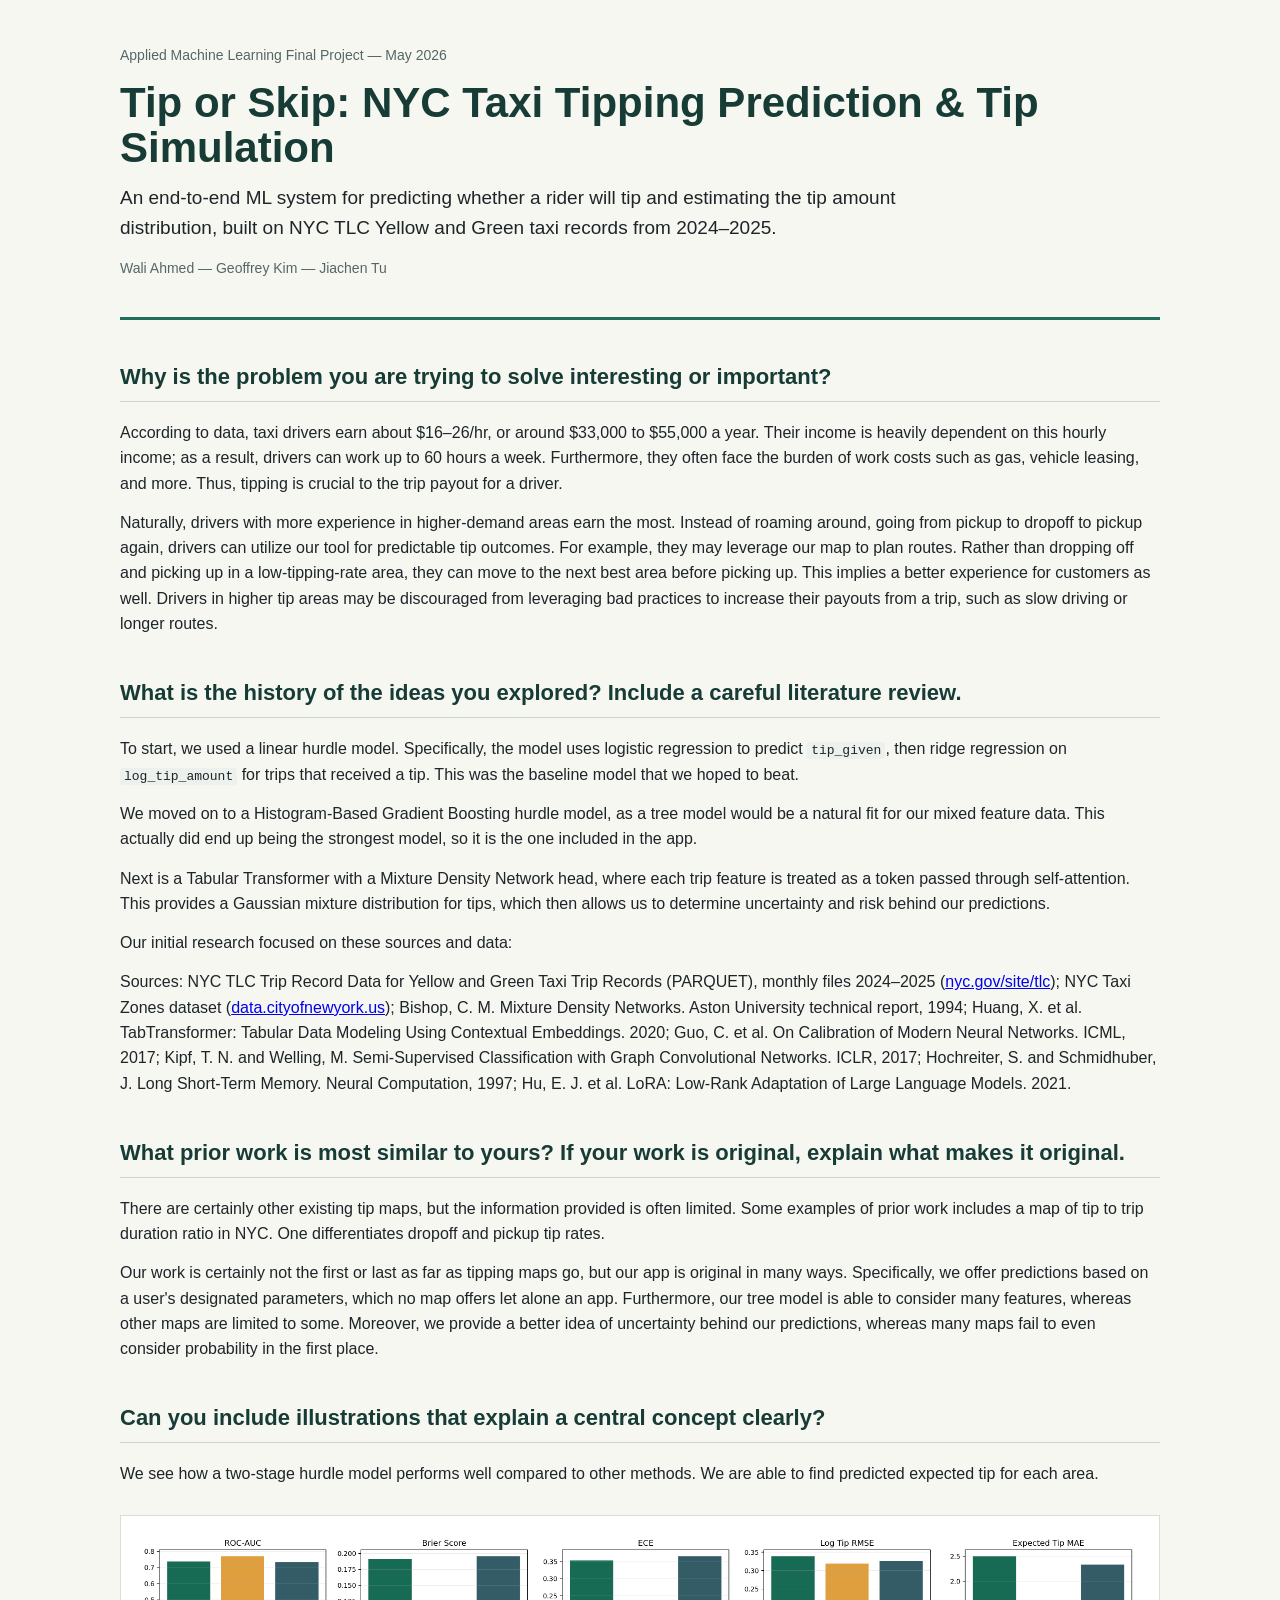
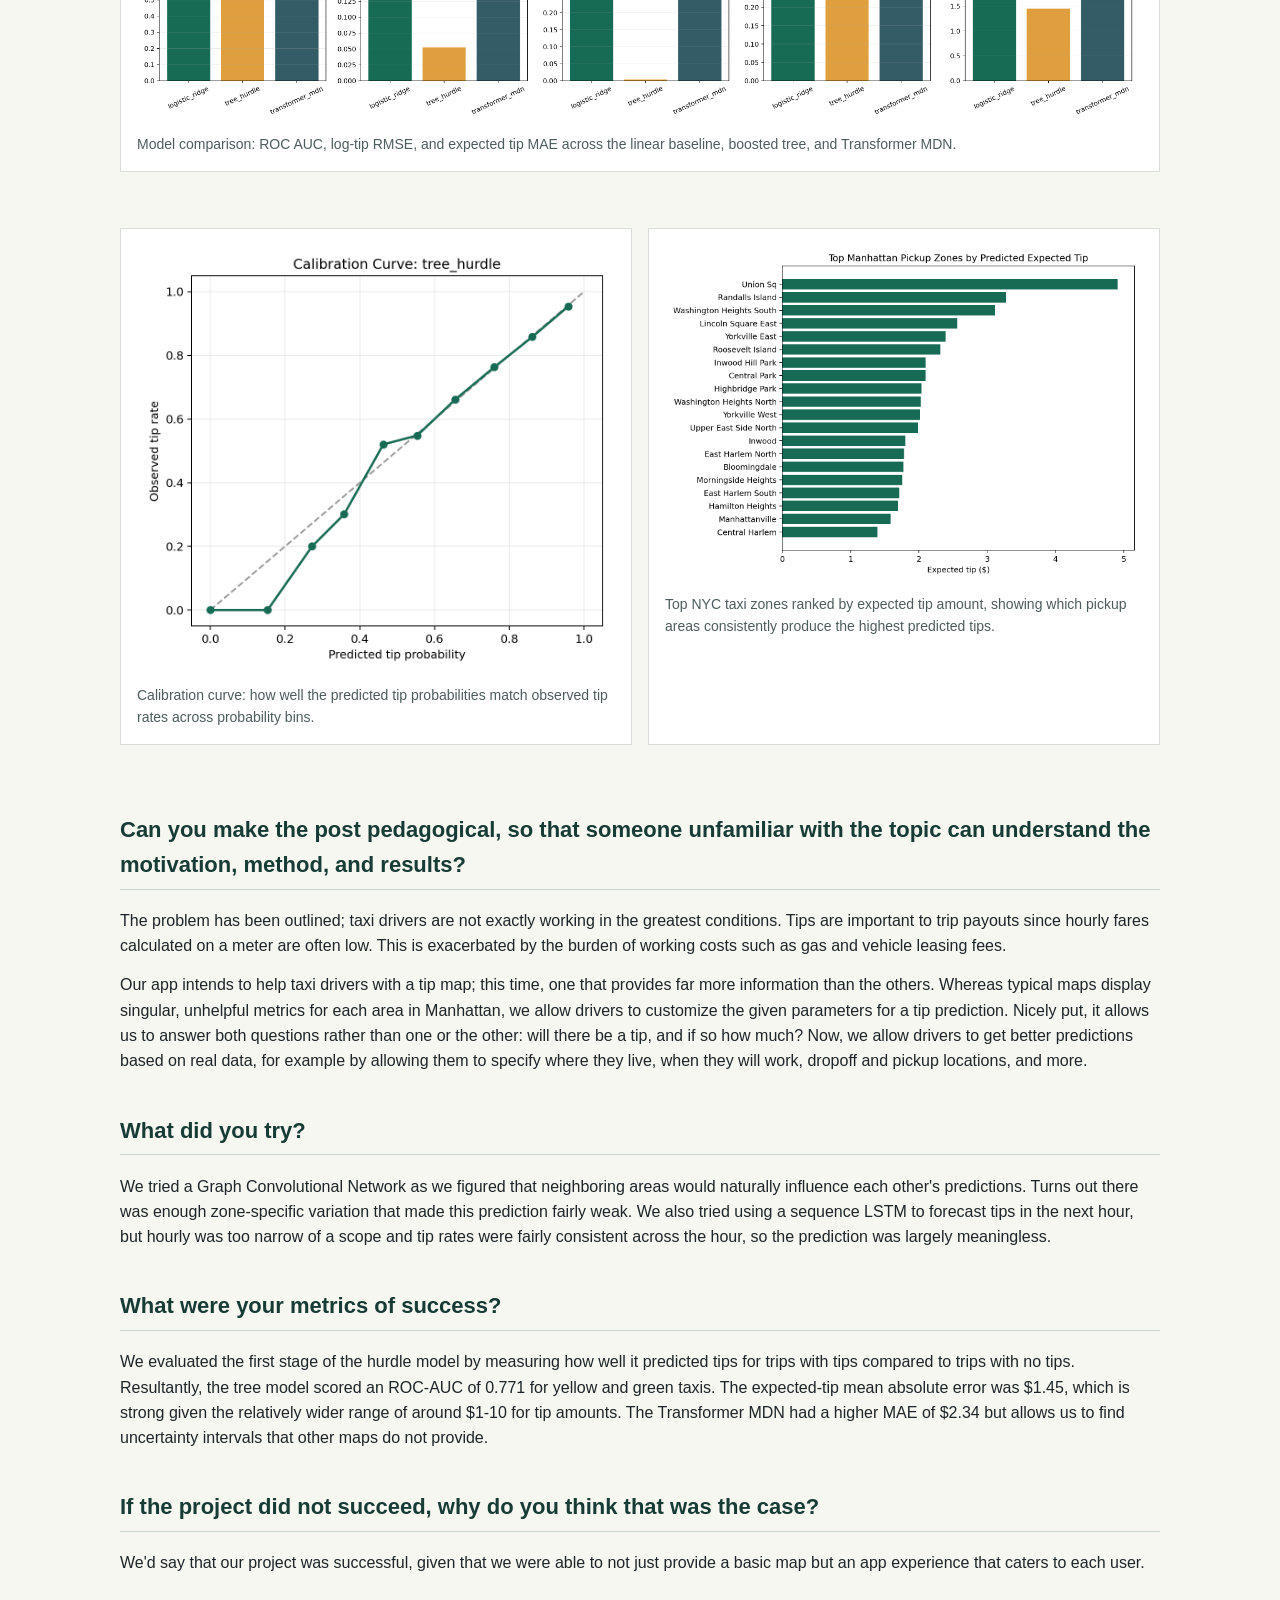
==== commit 25d080db: "Add updated blog draft HTML files and supporting figures" ====
--- a/docs/index.html
+++ b/docs/index.html
@@ -3,670 +3,102 @@
 <head>
   <meta charset="utf-8">
   <meta name="viewport" content="width=device-width, initial-scale=1">
-  <title>Tip or Skip NYC Taxi Tipping Prediction</title>
+  <title>Tip or Skip: NYC Taxi Tipping Prediction</title>
   <style>
     body { margin: 0; font-family: Arial, Helvetica, sans-serif; color: #1d2528; background: #f7f7f2; line-height: 1.58; }
     main { max-width: 1040px; margin: 0 auto; padding: 44px 24px 72px; }
     header { border-bottom: 3px solid #1f6f5b; padding-bottom: 24px; margin-bottom: 32px; }
     h1 { font-size: 42px; line-height: 1.08; margin: 0 0 12px; color: #173b35; }
-    h2 { margin-top: 36px; color: #173b35; border-bottom: 1px solid #c9d5ce; padding-bottom: 6px; }
+    h2 { margin-top: 40px; color: #173b35; border-bottom: 1px solid #c9d5ce; padding-bottom: 6px; font-size: 22px; }
     h3 { color: #335c67; }
     .dek { font-size: 19px; max-width: 820px; }
     .meta { color: #566; font-size: 14px; }
     .callout { background: #fff; border-left: 5px solid #e09f3e; padding: 16px 18px; margin: 20px 0; }
-    figure { margin: 24px 0; background: #fff; padding: 16px; border: 1px solid #d8ddd9; }
-    figcaption { color: #4e5b5c; font-size: 14px; margin-top: 8px; }
+    figure { margin: 28px 0; background: #fff; padding: 16px; border: 1px solid #d8ddd9; }
+    figcaption { color: #4e5b5c; font-size: 14px; margin-top: 10px; }
     img { max-width: 100%; height: auto; display: block; }
+    .fig-row { display: flex; gap: 16px; flex-wrap: wrap; }
+    .fig-row figure { flex: 1 1 280px; }
     .data-table { width: 100%; border-collapse: collapse; margin: 16px 0 24px; background: #fff; font-size: 14px; }
     .data-table th, .data-table td { border-bottom: 1px solid #d8ddd9; padding: 8px 10px; text-align: left; }
     .data-table th { background: #e8efe9; color: #173b35; }
     code { background: #edf1ed; padding: 1px 4px; border-radius: 3px; }
+    p { margin: 0 0 14px; }
   </style>
 </head>
 <body>
 <main>
+
 <header>
-  <p class="meta">Applied Machine Learning Final Project - May 2026</p>
-  <h1>Tip or Skip NYC Taxi Tipping Prediction</h1>
-  <p class="dek">A project report on recorded electronic tips in NYC taxi trips. The project compares simple baselines, boosted trees, and a Tabular Transformer MDN. It also includes maps, risk scores, and a driver copilot demo.</p>
-  <p class="meta">Wali Ahmed, Geoffrey Kim, Jiachen Tu</p>
+  <p class="meta">Applied Machine Learning Final Project &mdash; May 2026</p>
+  <h1>Tip or Skip: NYC Taxi Tipping Prediction &amp; Tip Simulation</h1>
+  <p class="dek">An end-to-end ML system for predicting whether a rider will tip and estimating the tip amount distribution, built on NYC TLC Yellow and Green taxi records from 2024&ndash;2025.</p>
+  <p class="meta">Wali Ahmed &mdash; Geoffrey Kim &mdash; Jiachen Tu</p>
 </header>
 
 <section>
-  <h2>Research Question</h2>
-  <p>This project studies recorded electronic tips in NYC taxi trips. The main idea is that tipping should not be treated as one plain regression problem. A rider first either leaves a recorded electronic tip or does not. If there is a tip, the amount then has to be modeled.</p>
-  <p>A two stage setup fits this reason. Stage 1 predicts the chance of a recorded tip. Stage 2 predicts the positive tip amount. The project then compares simple models, boosted trees, and a Tabular Transformer MDN. The demo uses the model results to compare trips and zones.</p>
-  <div class="callout">Best point model: <strong>tree_hurdle</strong> with expected tip MAE <strong>$1.45</strong>. The Transformer MDN does not win on point error. It is still useful because it gives uncertainty and lower risk estimates.</div>
+  <h2>Why is the problem you are trying to solve interesting or important?</h2>
+  <p>According to data, taxi drivers earn about $16&ndash;26/hr, or around $33,000 to $55,000 a year. Their income is heavily dependent on this hourly income; as a result, drivers can work up to 60 hours a week. Furthermore, they often face the burden of work costs such as gas, vehicle leasing, and more. Thus, tipping is crucial to the trip payout for a driver.</p>
+  <p>Naturally, drivers with more experience in higher-demand areas earn the most. Instead of roaming around, going from pickup to dropoff to pickup again, drivers can utilize our tool for predictable tip outcomes. For example, they may leverage our map to plan routes. Rather than dropping off and picking up in a low-tipping-rate area, they can move to the next best area before picking up. This implies a better experience for customers as well. Drivers in higher tip areas may be discouraged from leveraging bad practices to increase their payouts from a trip, such as slow driving or longer routes.</p>
 </section>
 
 <section>
-  <h2>Related Work and Positioning</h2>
-  <p>The method uses ideas from class. Hurdle models separate the chance of an event from the size of the positive outcome. This matches electronic tips because many trips have zero recorded tip and positive tips are skewed.</p>
-  <p>The deep model uses a Mixture Density Network. Instead of predicting one positive tip value, it predicts a small distribution. This gives means, medians, lower quantiles, and interval coverage. Boosted trees are included because they are strong tabular baselines.</p>
-  <p>The later experiments use the same tipping problem for other course topics. These include calibration, a graph model over taxi zones, an LSTM over hourly borough history, and a small driver language model.</p>
+  <h2>What is the history of the ideas you explored? Include a careful literature review.</h2>
+  <p>To start, we used a linear hurdle model. Specifically, the model uses logistic regression to predict <code>tip_given</code>, then ridge regression on <code>log_tip_amount</code> for trips that received a tip. This was the baseline model that we hoped to beat.</p>
+  <p>We moved on to a Histogram-Based Gradient Boosting hurdle model, as a tree model would be a natural fit for our mixed feature data. This actually did end up being the strongest model, so it is the one included in the app.</p>
+  <p>Next is a Tabular Transformer with a Mixture Density Network head, where each trip feature is treated as a token passed through self-attention. This provides a Gaussian mixture distribution for tips, which then allows us to determine uncertainty and risk behind our predictions.</p>
+  <p>Our initial research focused on these sources and data:</p>
+  <p>Sources: NYC TLC Trip Record Data for Yellow and Green Taxi Trip Records (PARQUET), monthly files 2024&ndash;2025 (<a href="https://www.nyc.gov/site/tlc/about/tlc-trip-record-data.page">nyc.gov/site/tlc</a>); NYC Taxi Zones dataset (<a href="https://data.cityofnewyork.us/Transportation/NYC-Taxi-Zones/8meu-9t5y">data.cityofnewyork.us</a>); Bishop, C. M. Mixture Density Networks. Aston University technical report, 1994; Huang, X. et al. TabTransformer: Tabular Data Modeling Using Contextual Embeddings. 2020; Guo, C. et al. On Calibration of Modern Neural Networks. ICML, 2017; Kipf, T. N. and Welling, M. Semi-Supervised Classification with Graph Convolutional Networks. ICLR, 2017; Hochreiter, S. and Schmidhuber, J. Long Short-Term Memory. Neural Computation, 1997; Hu, E. J. et al. LoRA: Low-Rank Adaptation of Large Language Models. 2021.</p>
 </section>
 
 <section>
-  <h2>Dataset</h2>
-  <p>The dataset comes from official NYC TLC Yellow and Green taxi records for 2024 and 2025. Credit card trips are kept because <code>tip_amount</code> records electronic tips. It does not include cash tips. Invalid fare, distance, duration, and date rows are removed.</p>
-  <p>Pickup and dropoff locations are joined to TLC zone names and boroughs. This lets the model use both numeric location IDs and readable geography. The frozen package has <strong>1,008,000</strong> rows, <strong>46</strong> columns, and a recorded electronic tip rate of <strong>92.9%</strong>.</p>
-  <p>The split is based on time. Early 2024 is training data. Late 2024 is validation data. All of 2025 is the test set. This is more honest than a random split because the model has to work on a future year.</p>
-  <p>Leakage is also removed. The feature set does not include <code>total_amount</code> because it can contain the tip. The model only gets trip context such as time, distance, duration, fare fields, taxi type, vendor, passenger bucket, rate code, and zones.</p>
+  <h2>What prior work is most similar to yours? If your work is original, explain what makes it original.</h2>
+  <p>There are certainly other existing tip maps, but the information provided is often limited. Some examples of prior work includes a map of tip to trip duration ratio in NYC. One differentiates dropoff and pickup tip rates.</p>
+  <p>Our work is certainly not the first or last as far as tipping maps go, but our app is original in many ways. Specifically, we offer predictions based on a user's designated parameters, which no map offers let alone an app. Furthermore, our tree model is able to consider many features, whereas other maps are limited to some. Moreover, we provide a better idea of uncertainty behind our predictions, whereas many maps fail to even consider probability in the first place.</p>
 </section>
 
 <section>
-  <h2>ML Formulation</h2>
-  <p>Each trip becomes one feature row. Stage 1 predicts if the trip gets a recorded electronic tip. Stage 2 predicts <code>log1p(tip_amount)</code> for trips with a positive tip.</p>
-  <p>The final expected tip is the tip probability times the predicted positive tip. Classification is evaluated with ROC AUC, log loss, Brier score, calibration error, and F1. Amount prediction is evaluated with log tip RMSE and expected tip MAE.</p>
+  <h2>Can you include illustrations that explain a central concept clearly?</h2>
+  <p>We see how a two-stage hurdle model performs well compared to other methods. We are able to find predicted expected tip for each area.</p>
+
+  <figure>
+    <img src="figures/model_comparison.png" alt="Model comparison">
+    <figcaption>Model comparison: ROC AUC, log-tip RMSE, and expected tip MAE across the linear baseline, boosted tree, and Transformer MDN.</figcaption>
+  </figure>
+
+  <div class="fig-row">
+    <figure>
+      <img src="figures/calibration_curve.png" alt="Calibration curve">
+      <figcaption>Calibration curve: how well the predicted tip probabilities match observed tip rates across probability bins.</figcaption>
+    </figure>
+    <figure>
+      <img src="figures/top_zone_expected_tip.png" alt="Top zones by expected tip">
+      <figcaption>Top NYC taxi zones ranked by expected tip amount, showing which pickup areas consistently produce the highest predicted tips.</figcaption>
+    </figure>
+  </div>
 </section>
 
 <section>
-  <h2>Methods</h2>
-  <p>Three model families are compared. The first is a logistic and ridge hurdle baseline. The second is a boosted tree hurdle model. The third is a Tabular Transformer with an MDN head.</p>
-  <p>The MDN is the generative part of the project. It predicts a mixture distribution over positive log tips. This gives expected tips, medians, lower quantiles, and intervals.</p>
-  <p>The model comparison is also an ablation. The linear model tests simple feature signal. The tree model tests nonlinear tabular patterns. The Transformer MDN tests whether deep embeddings and a distributional output add useful information.</p>
+  <h2>Can you make the post pedagogical, so that someone unfamiliar with the topic can understand the motivation, method, and results?</h2>
+  <p>The problem has been outlined; taxi drivers are not exactly working in the greatest conditions. Tips are important to trip payouts since hourly fares calculated on a meter are often low. This is exacerbated by the burden of working costs such as gas and vehicle leasing fees.</p>
+  <p>Our app intends to help taxi drivers with a tip map; this time, one that provides far more information than the others. Whereas typical maps display singular, unhelpful metrics for each area in Manhattan, we allow drivers to customize the given parameters for a tip prediction. Nicely put, it allows us to answer both questions rather than one or the other: will there be a tip, and if so how much? Now, we allow drivers to get better predictions based on real data, for example by allowing them to specify where they live, when they will work, dropoff and pickup locations, and more.</p>
 </section>
 
 <section>
-  <h2>Results</h2>
-  <table class="dataframe data-table">
-  <thead>
-    <tr style="text-align: right;">
-      <th>model</th>
-      <th>class_roc_auc</th>
-      <th>class_brier</th>
-      <th>class_ece</th>
-      <th>class_f1</th>
-      <th>logtip_rmse</th>
-      <th>expected_tip_mae</th>
-      <th>interval80_coverage</th>
-    </tr>
-  </thead>
-  <tbody>
-    <tr>
-      <td>logistic_ridge</td>
-      <td>0.7370</td>
-      <td>0.1913</td>
-      <td>0.3538</td>
-      <td>0.8585</td>
-      <td>0.3395</td>
-      <td>2.5069</td>
-      <td>NaN</td>
-    </tr>
-    <tr>
-      <td>tree_hurdle</td>
-      <td>0.7705</td>
-      <td>0.0522</td>
-      <td>0.0039</td>
-      <td>0.9694</td>
-      <td>0.3192</td>
-      <td>1.4475</td>
-      <td>NaN</td>
-    </tr>
-    <tr>
-      <td>transformer_mdn</td>
-      <td>0.7315</td>
-      <td>0.1958</td>
-      <td>0.3665</td>
-      <td>0.8672</td>
-      <td>0.3258</td>
-      <td>2.3359</td>
-      <td>0.7425</td>
-    </tr>
-  </tbody>
-</table>
-  <figure><img alt="Model comparison" src="[data-uri]"><figcaption>Figure 1. Model comparison across classification, calibration, conditional amount, and expected-tip metrics.</figcaption></figure>
-  <figure><img alt="Monthly tip rate" src="[data-uri]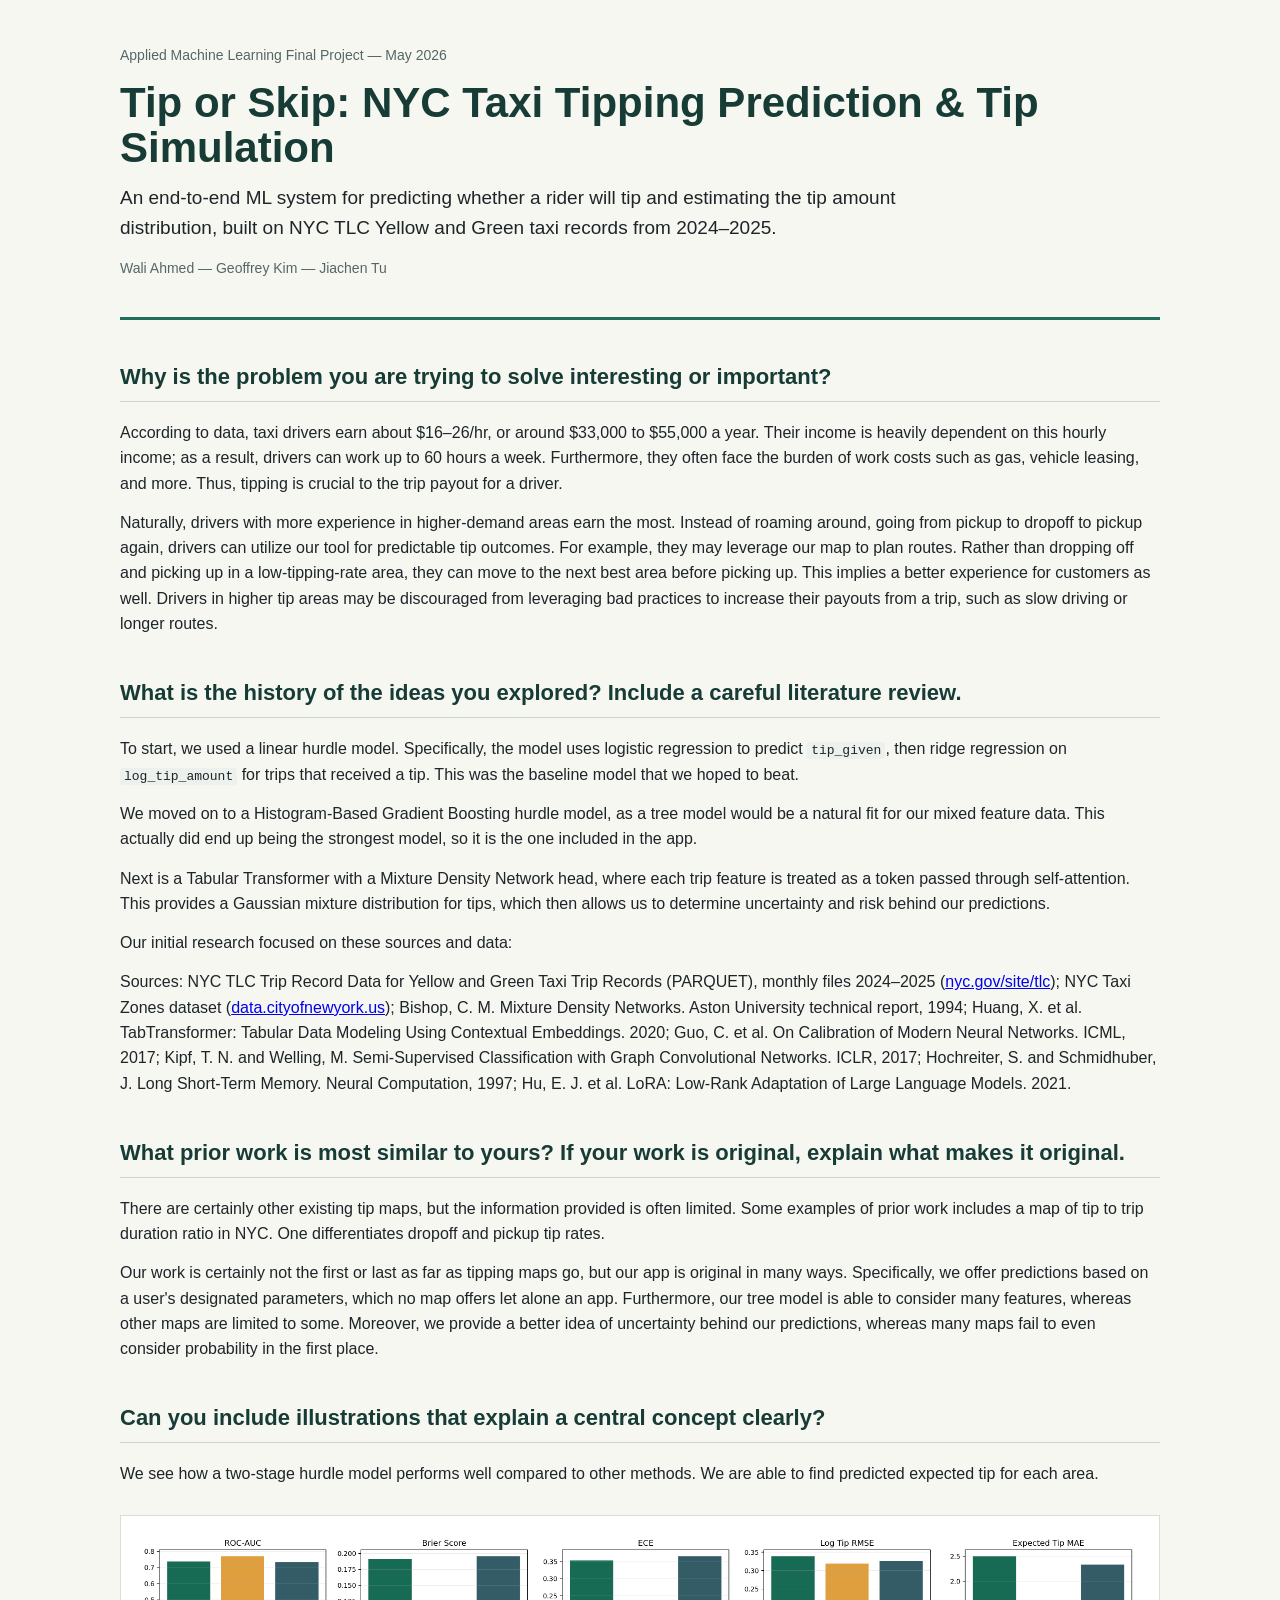
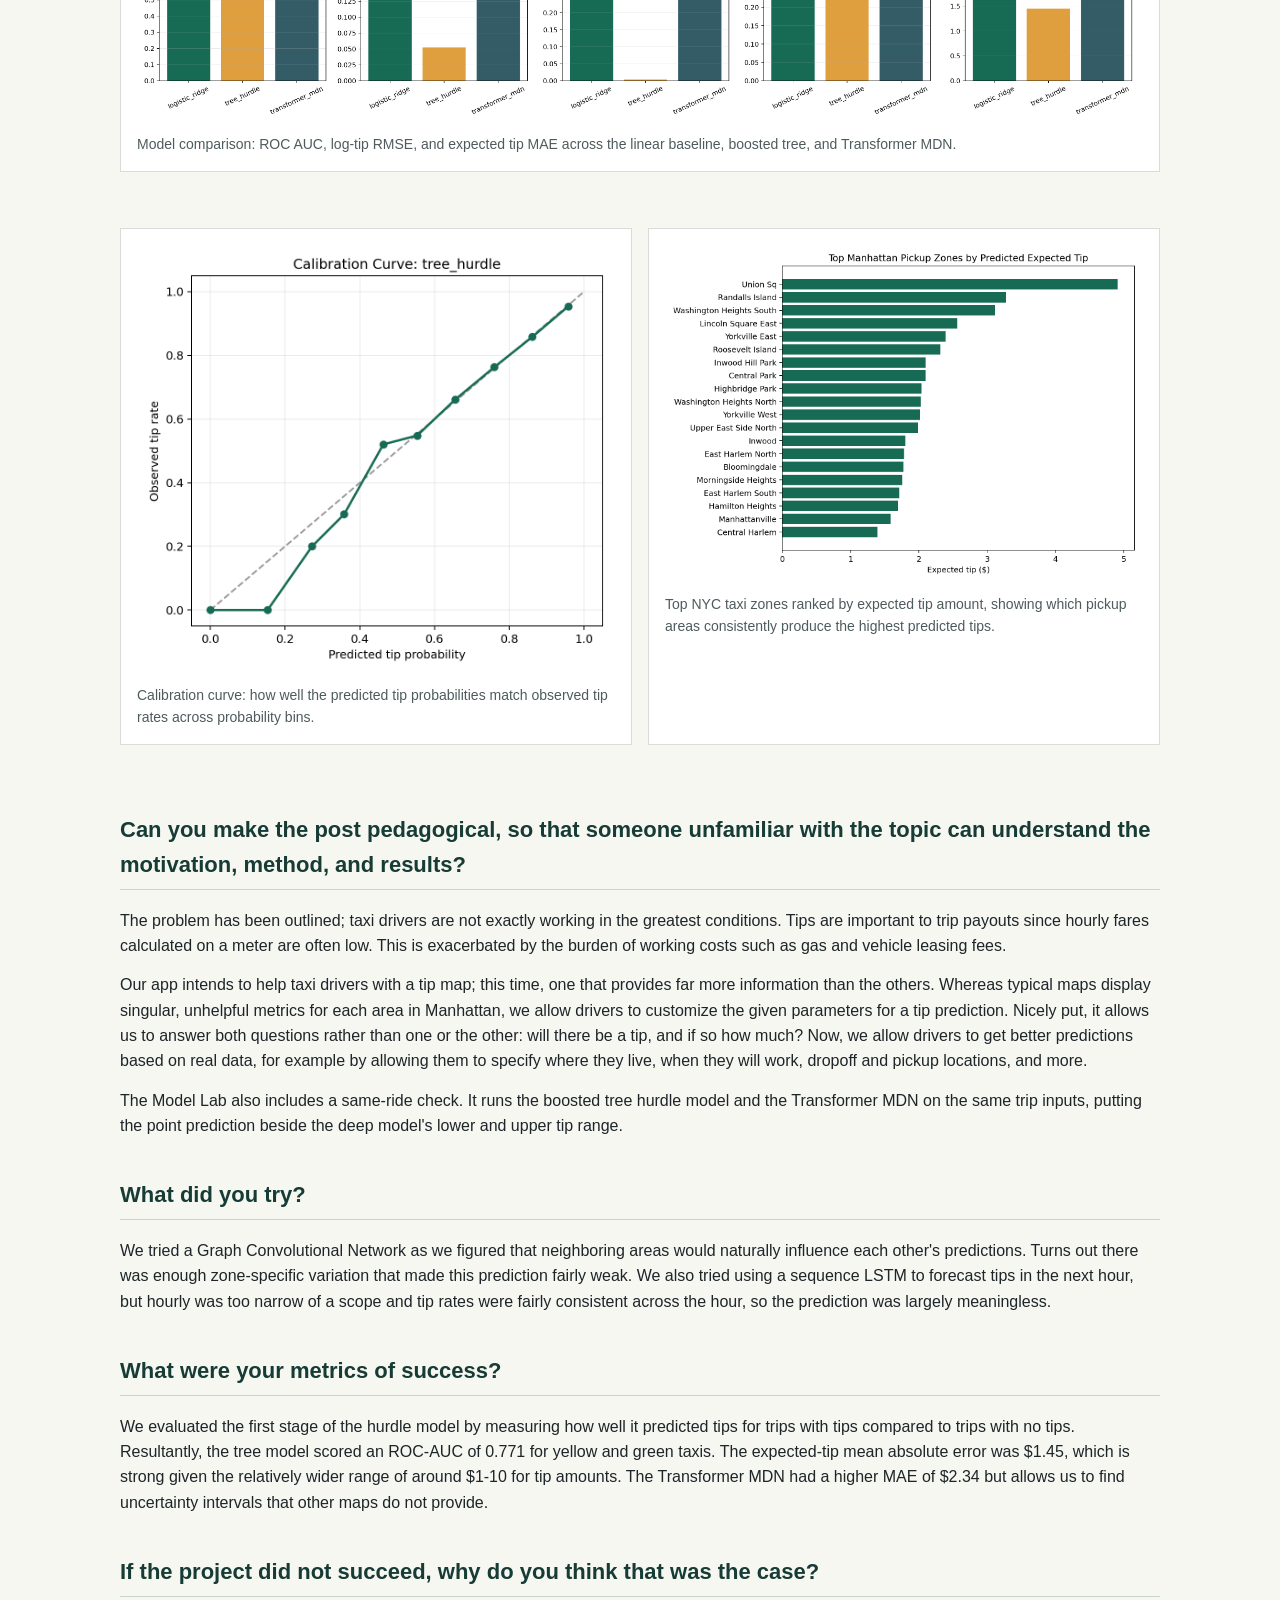
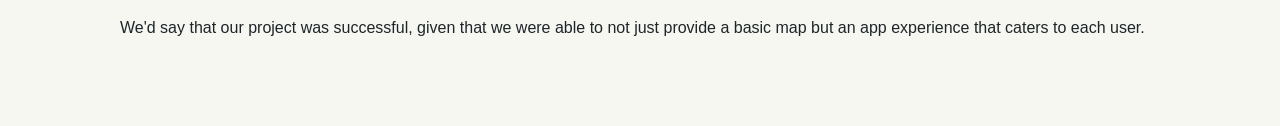
==== commit b4bc718c: "Merge blog draft and clean artifacts" ====
--- a/docs/index.html
+++ b/docs/index.html
@@ -82,6 +82,7 @@
   <h2>Can you make the post pedagogical, so that someone unfamiliar with the topic can understand the motivation, method, and results?</h2>
   <p>The problem has been outlined; taxi drivers are not exactly working in the greatest conditions. Tips are important to trip payouts since hourly fares calculated on a meter are often low. This is exacerbated by the burden of working costs such as gas and vehicle leasing fees.</p>
   <p>Our app intends to help taxi drivers with a tip map; this time, one that provides far more information than the others. Whereas typical maps display singular, unhelpful metrics for each area in Manhattan, we allow drivers to customize the given parameters for a tip prediction. Nicely put, it allows us to answer both questions rather than one or the other: will there be a tip, and if so how much? Now, we allow drivers to get better predictions based on real data, for example by allowing them to specify where they live, when they will work, dropoff and pickup locations, and more.</p>
+  <p>The Model Lab also includes a same-ride check. It runs the boosted tree hurdle model and the Transformer MDN on the same trip inputs, putting the point prediction beside the deep model's lower and upper tip range.</p>
 </section>
 
 <section>
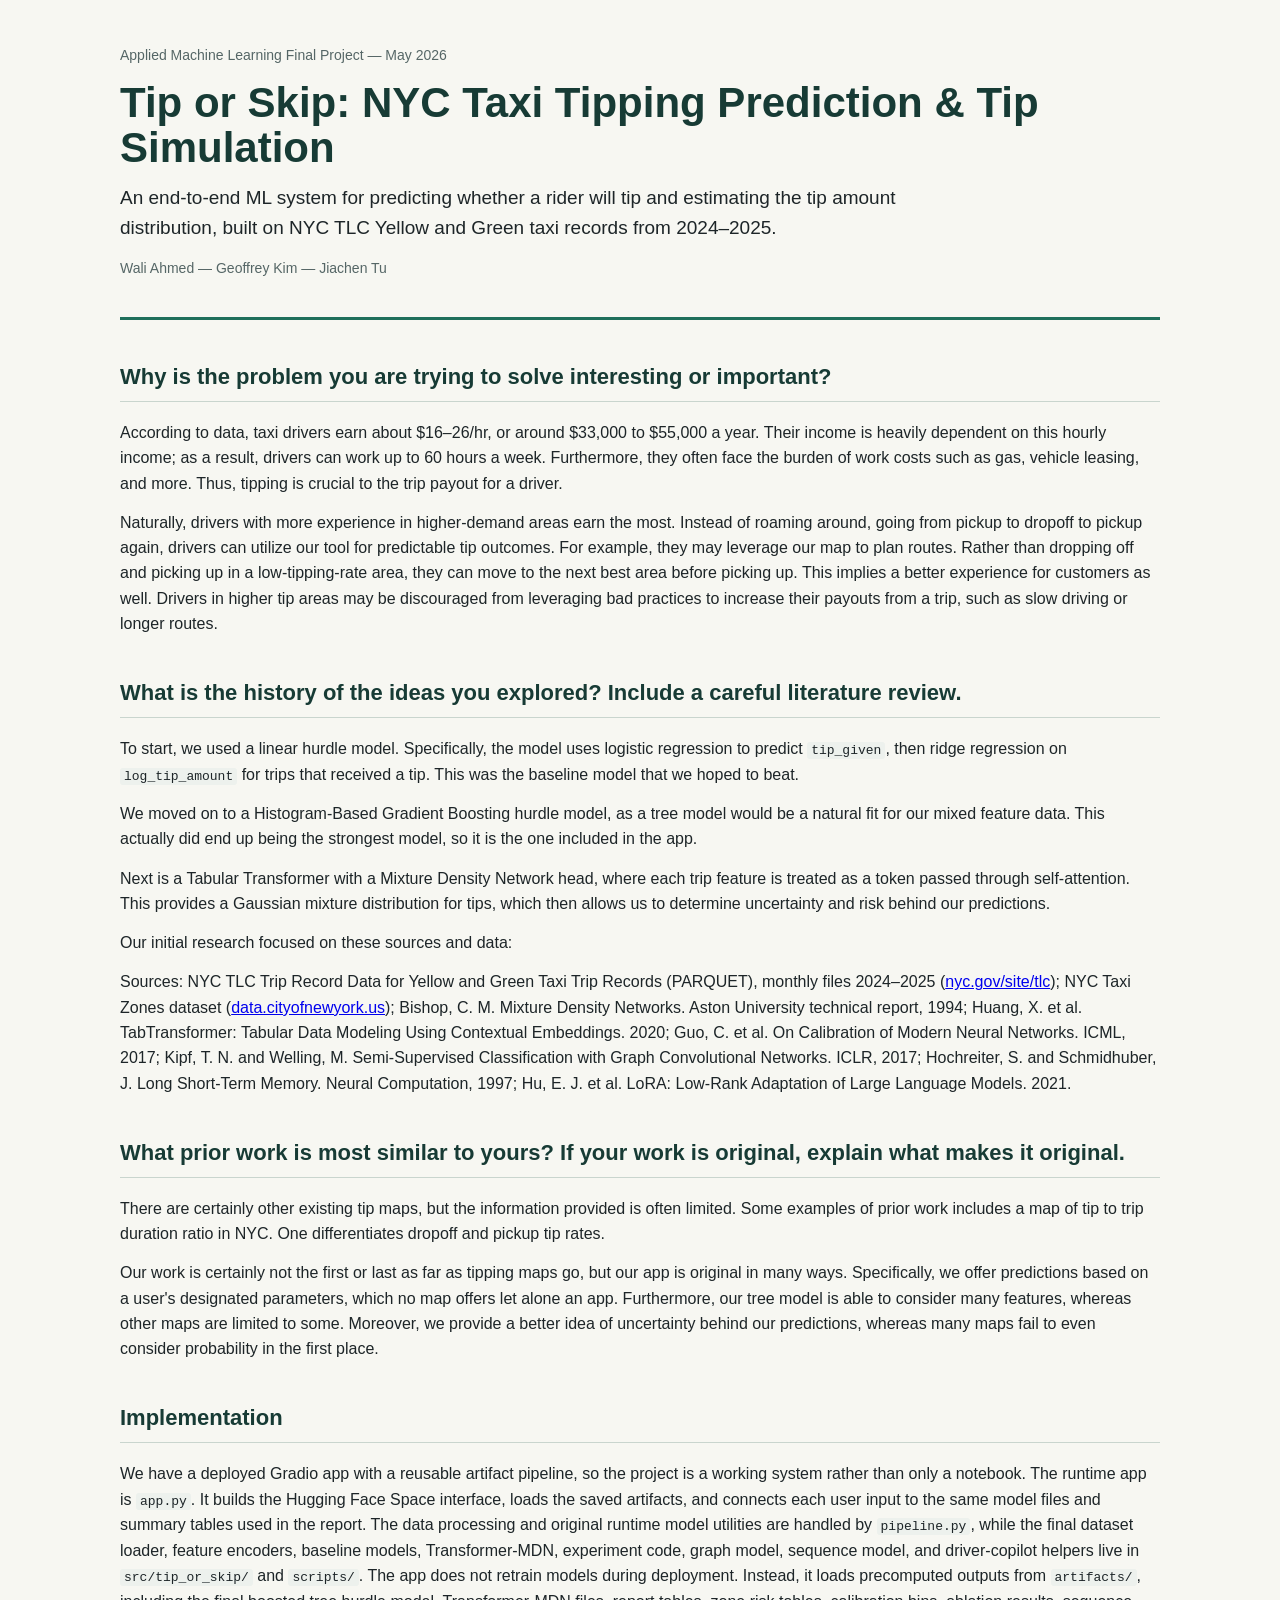
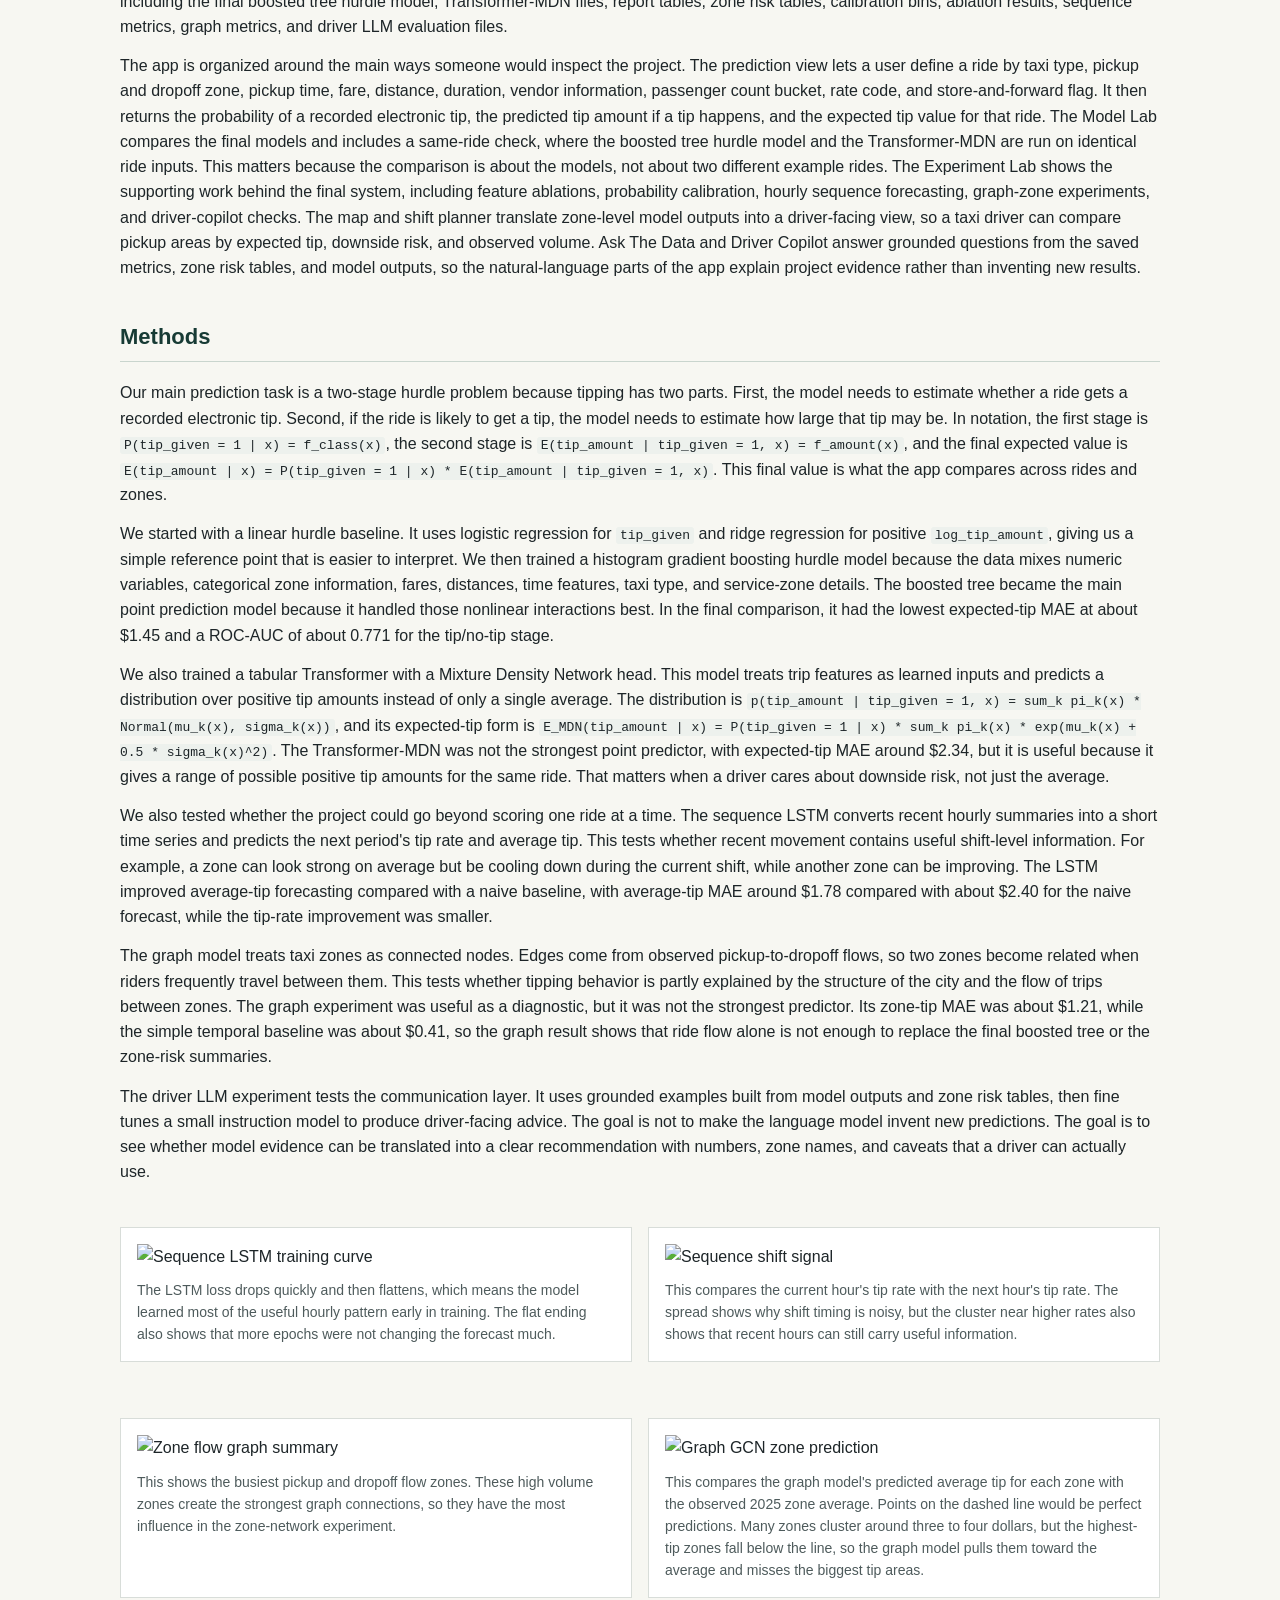
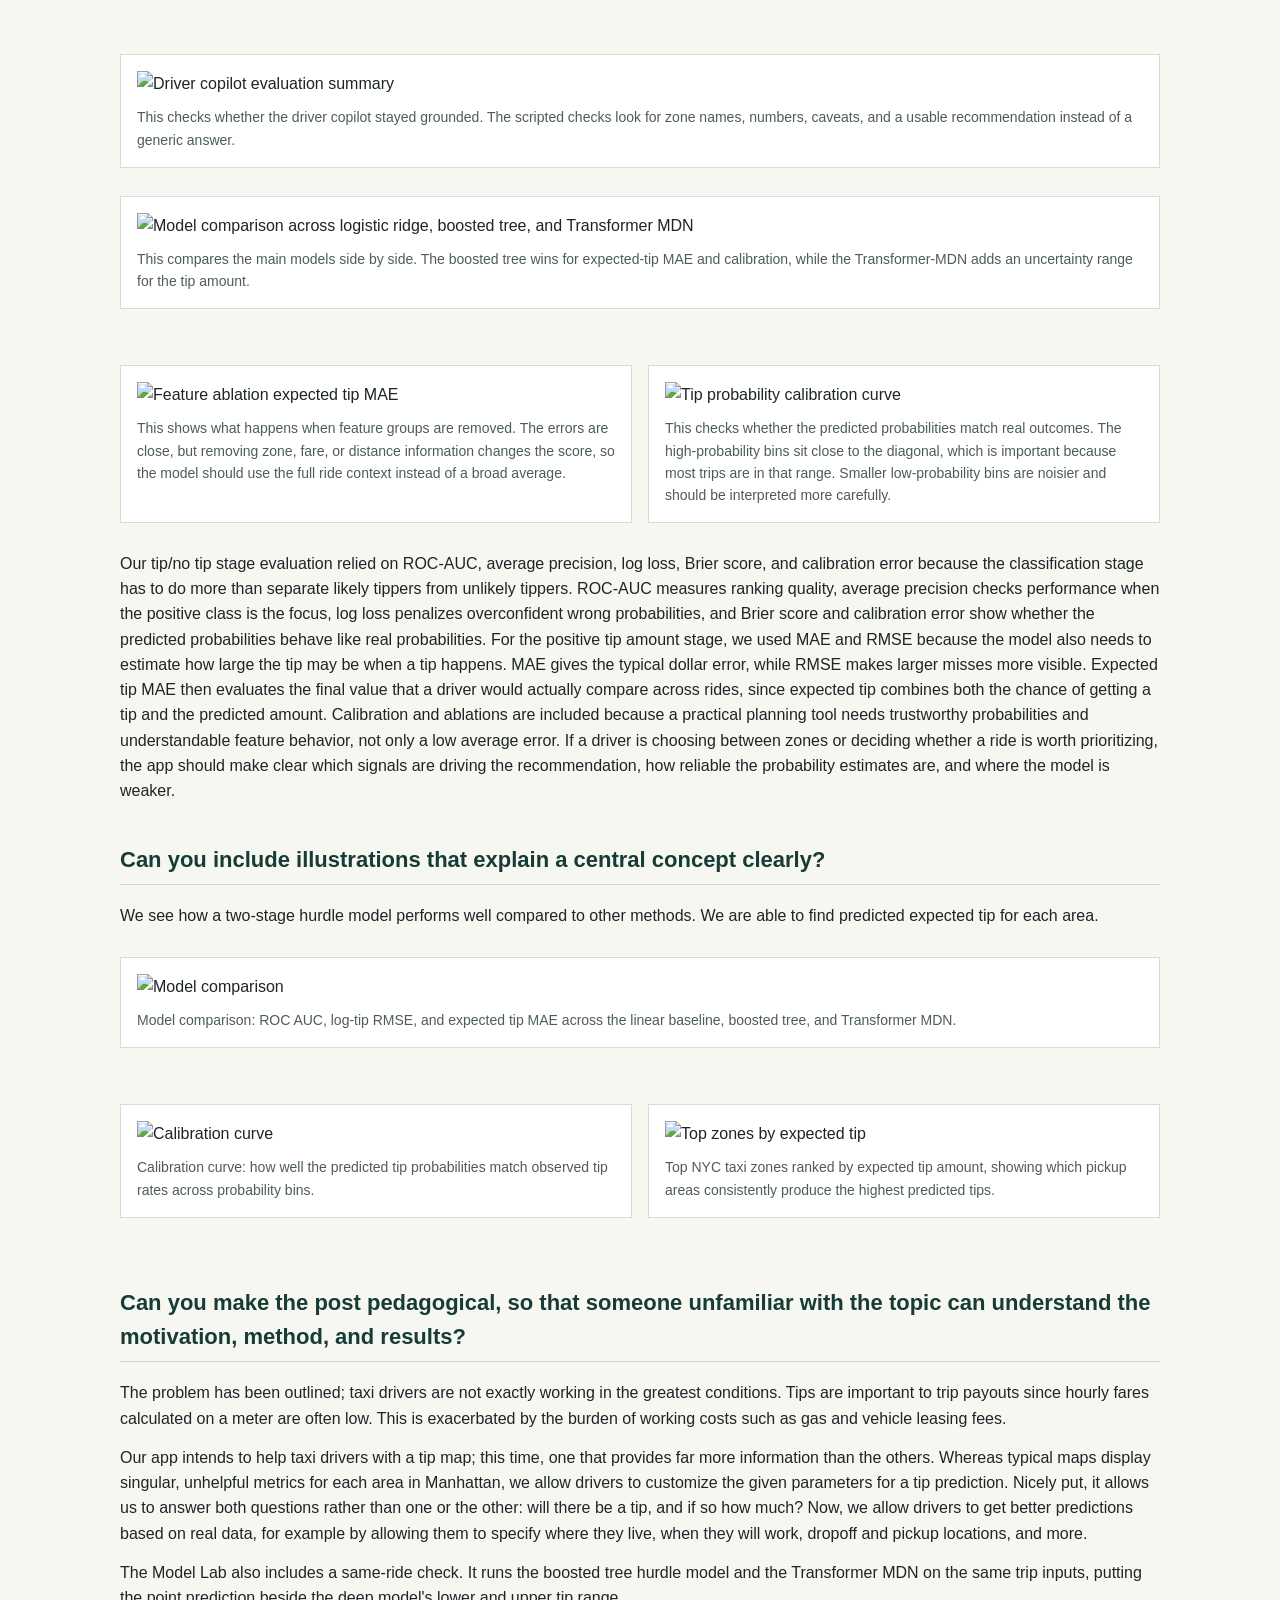
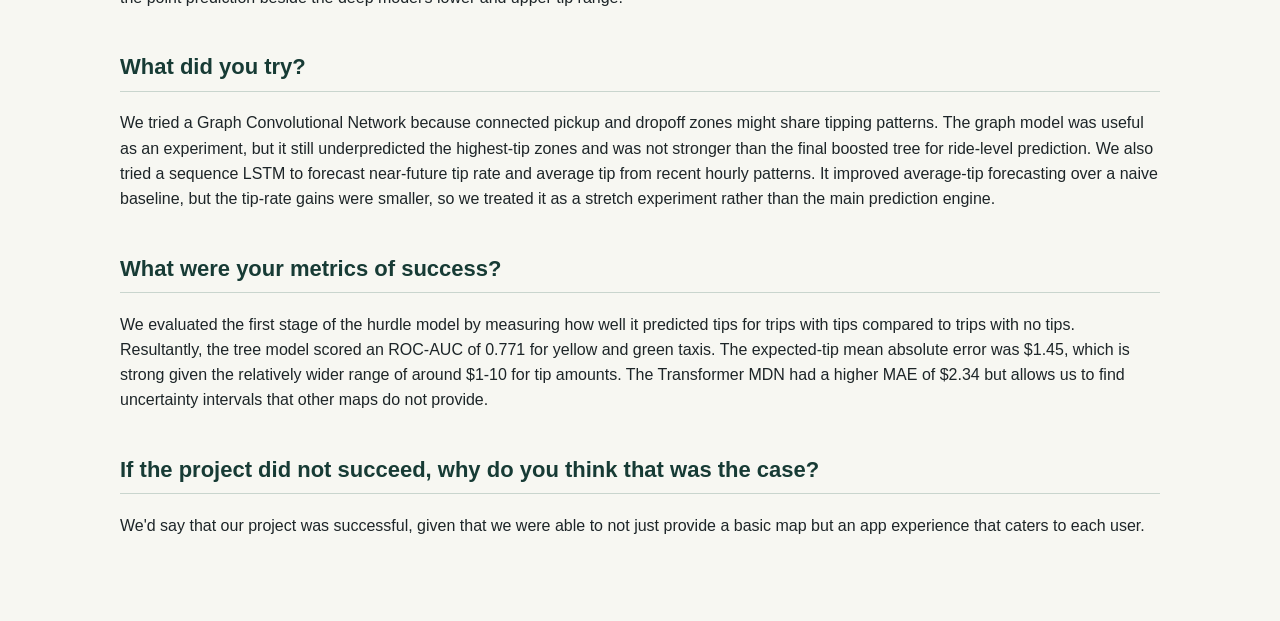
==== commit 1ca57cf2: "final tweak" ====
--- a/docs/index.html
+++ b/docs/index.html
@@ -1,105 +1,572 @@
 <!doctype html>
 <html lang="en">
-<head>
-  <meta charset="utf-8">
-  <meta name="viewport" content="width=device-width, initial-scale=1">
-  <title>Tip or Skip: NYC Taxi Tipping Prediction</title>
-  <style>
-    body { margin: 0; font-family: Arial, Helvetica, sans-serif; color: #1d2528; background: #f7f7f2; line-height: 1.58; }
-    main { max-width: 1040px; margin: 0 auto; padding: 44px 24px 72px; }
-    header { border-bottom: 3px solid #1f6f5b; padding-bottom: 24px; margin-bottom: 32px; }
-    h1 { font-size: 42px; line-height: 1.08; margin: 0 0 12px; color: #173b35; }
-    h2 { margin-top: 40px; color: #173b35; border-bottom: 1px solid #c9d5ce; padding-bottom: 6px; font-size: 22px; }
-    h3 { color: #335c67; }
-    .dek { font-size: 19px; max-width: 820px; }
-    .meta { color: #566; font-size: 14px; }
-    .callout { background: #fff; border-left: 5px solid #e09f3e; padding: 16px 18px; margin: 20px 0; }
-    figure { margin: 28px 0; background: #fff; padding: 16px; border: 1px solid #d8ddd9; }
-    figcaption { color: #4e5b5c; font-size: 14px; margin-top: 10px; }
-    img { max-width: 100%; height: auto; display: block; }
-    .fig-row { display: flex; gap: 16px; flex-wrap: wrap; }
-    .fig-row figure { flex: 1 1 280px; }
-    .data-table { width: 100%; border-collapse: collapse; margin: 16px 0 24px; background: #fff; font-size: 14px; }
-    .data-table th, .data-table td { border-bottom: 1px solid #d8ddd9; padding: 8px 10px; text-align: left; }
-    .data-table th { background: #e8efe9; color: #173b35; }
-    code { background: #edf1ed; padding: 1px 4px; border-radius: 3px; }
-    p { margin: 0 0 14px; }
-  </style>
-</head>
-<body>
-<main>
-
-<header>
-  <p class="meta">Applied Machine Learning Final Project &mdash; May 2026</p>
-  <h1>Tip or Skip: NYC Taxi Tipping Prediction &amp; Tip Simulation</h1>
-  <p class="dek">An end-to-end ML system for predicting whether a rider will tip and estimating the tip amount distribution, built on NYC TLC Yellow and Green taxi records from 2024&ndash;2025.</p>
-  <p class="meta">Wali Ahmed &mdash; Geoffrey Kim &mdash; Jiachen Tu</p>
-</header>
-
-<section>
-  <h2>Why is the problem you are trying to solve interesting or important?</h2>
-  <p>According to data, taxi drivers earn about $16&ndash;26/hr, or around $33,000 to $55,000 a year. Their income is heavily dependent on this hourly income; as a result, drivers can work up to 60 hours a week. Furthermore, they often face the burden of work costs such as gas, vehicle leasing, and more. Thus, tipping is crucial to the trip payout for a driver.</p>
-  <p>Naturally, drivers with more experience in higher-demand areas earn the most. Instead of roaming around, going from pickup to dropoff to pickup again, drivers can utilize our tool for predictable tip outcomes. For example, they may leverage our map to plan routes. Rather than dropping off and picking up in a low-tipping-rate area, they can move to the next best area before picking up. This implies a better experience for customers as well. Drivers in higher tip areas may be discouraged from leveraging bad practices to increase their payouts from a trip, such as slow driving or longer routes.</p>
-</section>
-
-<section>
-  <h2>What is the history of the ideas you explored? Include a careful literature review.</h2>
-  <p>To start, we used a linear hurdle model. Specifically, the model uses logistic regression to predict <code>tip_given</code>, then ridge regression on <code>log_tip_amount</code> for trips that received a tip. This was the baseline model that we hoped to beat.</p>
-  <p>We moved on to a Histogram-Based Gradient Boosting hurdle model, as a tree model would be a natural fit for our mixed feature data. This actually did end up being the strongest model, so it is the one included in the app.</p>
-  <p>Next is a Tabular Transformer with a Mixture Density Network head, where each trip feature is treated as a token passed through self-attention. This provides a Gaussian mixture distribution for tips, which then allows us to determine uncertainty and risk behind our predictions.</p>
-  <p>Our initial research focused on these sources and data:</p>
-  <p>Sources: NYC TLC Trip Record Data for Yellow and Green Taxi Trip Records (PARQUET), monthly files 2024&ndash;2025 (<a href="https://www.nyc.gov/site/tlc/about/tlc-trip-record-data.page">nyc.gov/site/tlc</a>); NYC Taxi Zones dataset (<a href="https://data.cityofnewyork.us/Transportation/NYC-Taxi-Zones/8meu-9t5y">data.cityofnewyork.us</a>); Bishop, C. M. Mixture Density Networks. Aston University technical report, 1994; Huang, X. et al. TabTransformer: Tabular Data Modeling Using Contextual Embeddings. 2020; Guo, C. et al. On Calibration of Modern Neural Networks. ICML, 2017; Kipf, T. N. and Welling, M. Semi-Supervised Classification with Graph Convolutional Networks. ICLR, 2017; Hochreiter, S. and Schmidhuber, J. Long Short-Term Memory. Neural Computation, 1997; Hu, E. J. et al. LoRA: Low-Rank Adaptation of Large Language Models. 2021.</p>
-</section>
-
-<section>
-  <h2>What prior work is most similar to yours? If your work is original, explain what makes it original.</h2>
-  <p>There are certainly other existing tip maps, but the information provided is often limited. Some examples of prior work includes a map of tip to trip duration ratio in NYC. One differentiates dropoff and pickup tip rates.</p>
-  <p>Our work is certainly not the first or last as far as tipping maps go, but our app is original in many ways. Specifically, we offer predictions based on a user's designated parameters, which no map offers let alone an app. Furthermore, our tree model is able to consider many features, whereas other maps are limited to some. Moreover, we provide a better idea of uncertainty behind our predictions, whereas many maps fail to even consider probability in the first place.</p>
-</section>
-
-<section>
-  <h2>Can you include illustrations that explain a central concept clearly?</h2>
-  <p>We see how a two-stage hurdle model performs well compared to other methods. We are able to find predicted expected tip for each area.</p>
-
-  <figure>
-    <img src="figures/model_comparison.png" alt="Model comparison">
-    <figcaption>Model comparison: ROC AUC, log-tip RMSE, and expected tip MAE across the linear baseline, boosted tree, and Transformer MDN.</figcaption>
-  </figure>
-
-  <div class="fig-row">
-    <figure>
-      <img src="figures/calibration_curve.png" alt="Calibration curve">
-      <figcaption>Calibration curve: how well the predicted tip probabilities match observed tip rates across probability bins.</figcaption>
-    </figure>
-    <figure>
-      <img src="figures/top_zone_expected_tip.png" alt="Top zones by expected tip">
-      <figcaption>Top NYC taxi zones ranked by expected tip amount, showing which pickup areas consistently produce the highest predicted tips.</figcaption>
-    </figure>
-  </div>
-</section>
-
-<section>
-  <h2>Can you make the post pedagogical, so that someone unfamiliar with the topic can understand the motivation, method, and results?</h2>
-  <p>The problem has been outlined; taxi drivers are not exactly working in the greatest conditions. Tips are important to trip payouts since hourly fares calculated on a meter are often low. This is exacerbated by the burden of working costs such as gas and vehicle leasing fees.</p>
-  <p>Our app intends to help taxi drivers with a tip map; this time, one that provides far more information than the others. Whereas typical maps display singular, unhelpful metrics for each area in Manhattan, we allow drivers to customize the given parameters for a tip prediction. Nicely put, it allows us to answer both questions rather than one or the other: will there be a tip, and if so how much? Now, we allow drivers to get better predictions based on real data, for example by allowing them to specify where they live, when they will work, dropoff and pickup locations, and more.</p>
-  <p>The Model Lab also includes a same-ride check. It runs the boosted tree hurdle model and the Transformer MDN on the same trip inputs, putting the point prediction beside the deep model's lower and upper tip range.</p>
-</section>
-
-<section>
-  <h2>What did you try?</h2>
-  <p>We tried a Graph Convolutional Network as we figured that neighboring areas would naturally influence each other's predictions. Turns out there was enough zone-specific variation that made this prediction fairly weak. We also tried using a sequence LSTM to forecast tips in the next hour, but hourly was too narrow of a scope and tip rates were fairly consistent across the hour, so the prediction was largely meaningless.</p>
-</section>
-
-<section>
-  <h2>What were your metrics of success?</h2>
-  <p>We evaluated the first stage of the hurdle model by measuring how well it predicted tips for trips with tips compared to trips with no tips. Resultantly, the tree model scored an ROC-AUC of 0.771 for yellow and green taxis. The expected-tip mean absolute error was $1.45, which is strong given the relatively wider range of around $1-10 for tip amounts. The Transformer MDN had a higher MAE of $2.34 but allows us to find uncertainty intervals that other maps do not provide.</p>
-</section>
-
-<section>
-  <h2>If the project did not succeed, why do you think that was the case?</h2>
-  <p>We'd say that our project was successful, given that we were able to not just provide a basic map but an app experience that caters to each user.</p>
-</section>
-
-</main>
-</body>
+  <head>
+    <meta charset="utf-8" />
+    <meta name="viewport" content="width=device-width, initial-scale=1" />
+    <title>Tip or Skip: NYC Taxi Tipping Prediction</title>
+    <style>
+      body {
+        margin: 0;
+        font-family: Arial, Helvetica, sans-serif;
+        color: #1d2528;
+        background: #f7f7f2;
+        line-height: 1.58;
+      }
+      main {
+        max-width: 1040px;
+        margin: 0 auto;
+        padding: 44px 24px 72px;
+      }
+      header {
+        border-bottom: 3px solid #1f6f5b;
+        padding-bottom: 24px;
+        margin-bottom: 32px;
+      }
+      h1 {
+        font-size: 42px;
+        line-height: 1.08;
+        margin: 0 0 12px;
+        color: #173b35;
+      }
+      h2 {
+        margin-top: 40px;
+        color: #173b35;
+        border-bottom: 1px solid #c9d5ce;
+        padding-bottom: 6px;
+        font-size: 22px;
+      }
+      h3 {
+        color: #335c67;
+      }
+      .dek {
+        font-size: 19px;
+        max-width: 820px;
+      }
+      .meta {
+        color: #566;
+        font-size: 14px;
+      }
+      .callout {
+        background: #fff;
+        border-left: 5px solid #e09f3e;
+        padding: 16px 18px;
+        margin: 20px 0;
+      }
+      figure {
+        margin: 28px 0;
+        background: #fff;
+        padding: 16px;
+        border: 1px solid #d8ddd9;
+      }
+      figcaption {
+        color: #4e5b5c;
+        font-size: 14px;
+        margin-top: 10px;
+      }
+      img {
+        max-width: 100%;
+        height: auto;
+        display: block;
+      }
+      .fig-row {
+        display: flex;
+        gap: 16px;
+        flex-wrap: wrap;
+      }
+      .fig-row figure {
+        flex: 1 1 280px;
+      }
+      .data-table {
+        width: 100%;
+        border-collapse: collapse;
+        margin: 16px 0 24px;
+        background: #fff;
+        font-size: 14px;
+      }
+      .data-table th,
+      .data-table td {
+        border-bottom: 1px solid #d8ddd9;
+        padding: 8px 10px;
+        text-align: left;
+      }
+      .data-table th {
+        background: #e8efe9;
+        color: #173b35;
+      }
+      code {
+        background: #edf1ed;
+        padding: 1px 4px;
+        border-radius: 3px;
+      }
+      p {
+        margin: 0 0 14px;
+      }
+    </style>
+  </head>
+  <body>
+    <main>
+      <header>
+        <p class="meta">
+          Applied Machine Learning Final Project &mdash; May 2026
+        </p>
+        <h1>Tip or Skip: NYC Taxi Tipping Prediction &amp; Tip Simulation</h1>
+        <p class="dek">
+          An end-to-end ML system for predicting whether a rider will tip and
+          estimating the tip amount distribution, built on NYC TLC Yellow and
+          Green taxi records from 2024&ndash;2025.
+        </p>
+        <p class="meta">Wali Ahmed &mdash; Geoffrey Kim &mdash; Jiachen Tu</p>
+      </header>
+
+      <section>
+        <h2>
+          Why is the problem you are trying to solve interesting or important?
+        </h2>
+        <p>
+          According to data, taxi drivers earn about $16&ndash;26/hr, or around
+          $33,000 to $55,000 a year. Their income is heavily dependent on this
+          hourly income; as a result, drivers can work up to 60 hours a week.
+          Furthermore, they often face the burden of work costs such as gas,
+          vehicle leasing, and more. Thus, tipping is crucial to the trip payout
+          for a driver.
+        </p>
+        <p>
+          Naturally, drivers with more experience in higher-demand areas earn
+          the most. Instead of roaming around, going from pickup to dropoff to
+          pickup again, drivers can utilize our tool for predictable tip
+          outcomes. For example, they may leverage our map to plan routes.
+          Rather than dropping off and picking up in a low-tipping-rate area,
+          they can move to the next best area before picking up. This implies a
+          better experience for customers as well. Drivers in higher tip areas
+          may be discouraged from leveraging bad practices to increase their
+          payouts from a trip, such as slow driving or longer routes.
+        </p>
+      </section>
+
+      <section>
+        <h2>
+          What is the history of the ideas you explored? Include a careful
+          literature review.
+        </h2>
+        <p>
+          To start, we used a linear hurdle model. Specifically, the model uses
+          logistic regression to predict <code>tip_given</code>, then ridge
+          regression on <code>log_tip_amount</code> for trips that received a
+          tip. This was the baseline model that we hoped to beat.
+        </p>
+        <p>
+          We moved on to a Histogram-Based Gradient Boosting hurdle model, as a
+          tree model would be a natural fit for our mixed feature data. This
+          actually did end up being the strongest model, so it is the one
+          included in the app.
+        </p>
+        <p>
+          Next is a Tabular Transformer with a Mixture Density Network head,
+          where each trip feature is treated as a token passed through
+          self-attention. This provides a Gaussian mixture distribution for
+          tips, which then allows us to determine uncertainty and risk behind
+          our predictions.
+        </p>
+        <p>Our initial research focused on these sources and data:</p>
+        <p>
+          Sources: NYC TLC Trip Record Data for Yellow and Green Taxi Trip
+          Records (PARQUET), monthly files 2024&ndash;2025 (<a
+            href="https://www.nyc.gov/site/tlc/about/tlc-trip-record-data.page"
+            >nyc.gov/site/tlc</a
+          >); NYC Taxi Zones dataset (<a
+            href="https://data.cityofnewyork.us/Transportation/NYC-Taxi-Zones/8meu-9t5y"
+            >data.cityofnewyork.us</a
+          >); Bishop, C. M. Mixture Density Networks. Aston University technical
+          report, 1994; Huang, X. et al. TabTransformer: Tabular Data Modeling
+          Using Contextual Embeddings. 2020; Guo, C. et al. On Calibration of
+          Modern Neural Networks. ICML, 2017; Kipf, T. N. and Welling, M.
+          Semi-Supervised Classification with Graph Convolutional Networks.
+          ICLR, 2017; Hochreiter, S. and Schmidhuber, J. Long Short-Term Memory.
+          Neural Computation, 1997; Hu, E. J. et al. LoRA: Low-Rank Adaptation
+          of Large Language Models. 2021.
+        </p>
+      </section>
+
+      <section>
+        <h2>
+          What prior work is most similar to yours? If your work is original,
+          explain what makes it original.
+        </h2>
+        <p>
+          There are certainly other existing tip maps, but the information
+          provided is often limited. Some examples of prior work includes a map
+          of tip to trip duration ratio in NYC. One differentiates dropoff and
+          pickup tip rates.
+        </p>
+        <p>
+          Our work is certainly not the first or last as far as tipping maps go,
+          but our app is original in many ways. Specifically, we offer
+          predictions based on a user's designated parameters, which no map
+          offers let alone an app. Furthermore, our tree model is able to
+          consider many features, whereas other maps are limited to some.
+          Moreover, we provide a better idea of uncertainty behind our
+          predictions, whereas many maps fail to even consider probability in
+          the first place.
+        </p>
+      </section>
+
+      <section>
+        <h2>Implementation</h2>
+        <p>
+          We have a deployed Gradio app with a reusable artifact pipeline, so
+          the project is a working system rather than only a notebook. The
+          runtime app is <code>app.py</code>. It builds the Hugging Face Space
+          interface, loads the saved artifacts, and connects each user input to
+          the same model files and summary tables used in the report. The data
+          processing and original runtime model utilities are handled by
+          <code>pipeline.py</code>, while the final dataset loader, feature
+          encoders, baseline models, Transformer-MDN, experiment code, graph
+          model, sequence model, and driver-copilot helpers live in
+          <code>src/tip_or_skip/</code> and <code>scripts/</code>. The app does
+          not retrain models during deployment. Instead, it loads precomputed
+          outputs from <code>artifacts/</code>, including the final boosted tree
+          hurdle model, Transformer-MDN files, report tables, zone risk tables,
+          calibration bins, ablation results, sequence metrics, graph metrics,
+          and driver LLM evaluation files.
+        </p>
+        <p>
+          The app is organized around the main ways someone would inspect the
+          project. The prediction view lets a user define a ride by taxi type,
+          pickup and dropoff zone, pickup time, fare, distance, duration, vendor
+          information, passenger count bucket, rate code, and store-and-forward
+          flag. It then returns the probability of a recorded electronic tip,
+          the predicted tip amount if a tip happens, and the expected tip value
+          for that ride. The Model Lab compares the final models and includes a
+          same-ride check, where the boosted tree hurdle model and the
+          Transformer-MDN are run on identical ride inputs. This matters because
+          the comparison is about the models, not about two different example
+          rides. The Experiment Lab shows the supporting work behind the final
+          system, including feature ablations, probability calibration, hourly
+          sequence forecasting, graph-zone experiments, and driver-copilot
+          checks. The map and shift planner translate zone-level model outputs
+          into a driver-facing view, so a taxi driver can compare pickup areas
+          by expected tip, downside risk, and observed volume. Ask The Data and
+          Driver Copilot answer grounded questions from the saved metrics, zone
+          risk tables, and model outputs, so the natural-language parts of the
+          app explain project evidence rather than inventing new results.
+        </p>
+      </section>
+
+      <section>
+        <h2>Methods</h2>
+        <p>
+          Our main prediction task is a two-stage hurdle problem because tipping
+          has two parts. First, the model needs to estimate whether a ride gets
+          a recorded electronic tip. Second, if the ride is likely to get a tip,
+          the model needs to estimate how large that tip may be. In notation,
+          the first stage is <code>P(tip_given = 1 | x) = f_class(x)</code>,
+          the second stage is
+          <code>E(tip_amount | tip_given = 1, x) = f_amount(x)</code>, and the
+          final expected value is
+          <code
+            >E(tip_amount | x) = P(tip_given = 1 | x) * E(tip_amount | tip_given
+            = 1, x)</code
+          >. This final value is what the app compares across rides and zones.
+        </p>
+        <p>
+          We started with a linear hurdle baseline. It uses logistic regression
+          for <code>tip_given</code> and ridge regression for positive
+          <code>log_tip_amount</code>, giving us a simple reference point that
+          is easier to interpret. We then trained a histogram gradient boosting
+          hurdle model because the data mixes numeric variables, categorical
+          zone information, fares, distances, time features, taxi type, and
+          service-zone details. The boosted tree became the main point
+          prediction model because it handled those nonlinear interactions best.
+          In the final comparison, it had the lowest expected-tip MAE at about
+          $1.45 and a ROC-AUC of about 0.771 for the tip/no-tip stage.
+        </p>
+        <p>
+          We also trained a tabular Transformer with a Mixture Density Network
+          head. This model treats trip features as learned inputs and predicts a
+          distribution over positive tip amounts instead of only a single
+          average. The distribution is
+          <code
+            >p(tip_amount | tip_given = 1, x) = sum_k pi_k(x) * Normal(mu_k(x),
+            sigma_k(x))</code
+          >, and its expected-tip form is
+          <code
+            >E_MDN(tip_amount | x) = P(tip_given = 1 | x) * sum_k pi_k(x) *
+            exp(mu_k(x) + 0.5 * sigma_k(x)^2)</code
+          >. The Transformer-MDN was not the strongest point predictor, with
+          expected-tip MAE around $2.34, but it is useful because it gives a
+          range of possible positive tip amounts for the same ride. That matters
+          when a driver cares about downside risk, not just the average.
+        </p>
+        <p>
+          We also tested whether the project could go beyond scoring one ride
+          at a time. The sequence LSTM converts recent hourly summaries into a
+          short time series and predicts the next period's tip rate and average
+          tip. This tests whether recent movement contains useful shift-level
+          information. For example, a zone can look strong on average but be
+          cooling down during the current shift, while another zone can be
+          improving. The LSTM improved average-tip forecasting compared with a
+          naive baseline, with average-tip MAE around $1.78 compared with about
+          $2.40 for the naive forecast, while the tip-rate improvement was
+          smaller.
+        </p>
+        <p>
+          The graph model treats taxi zones as connected nodes. Edges come from
+          observed pickup-to-dropoff flows, so two zones become related when
+          riders frequently travel between them. This tests whether tipping
+          behavior is partly explained by the structure of the city and the flow
+          of trips between zones. The graph experiment was useful as a
+          diagnostic, but it was not the strongest predictor. Its zone-tip MAE
+          was about $1.21, while the simple temporal baseline was about $0.41,
+          so the graph result shows that ride flow alone is not enough to
+          replace the final boosted tree or the zone-risk summaries.
+        </p>
+        <p>
+          The driver LLM experiment tests the communication layer. It uses
+          grounded examples built from model outputs and zone risk tables, then
+          fine tunes a small instruction model to produce driver-facing advice.
+          The goal is not to make the language model invent new predictions. The
+          goal is to see whether model evidence can be translated into a clear
+          recommendation with numbers, zone names, and caveats that a driver can
+          actually use.
+        </p>
+
+        <div class="fig-row">
+          <figure>
+            <img
+              src="figures/sequence_lstm_training.png"
+              alt="Sequence LSTM training curve"
+            />
+            <figcaption>
+              The LSTM loss drops quickly and then flattens, which means the
+              model learned most of the useful hourly pattern early in training.
+              The flat ending also shows that more epochs were not changing the
+              forecast much.
+            </figcaption>
+          </figure>
+          <figure>
+            <img
+              src="figures/sequence_shift_signal.png"
+              alt="Sequence shift signal"
+            />
+            <figcaption>
+              This compares the current hour's tip rate with the next hour's
+              tip rate. The spread shows why shift timing is noisy, but the
+              cluster near higher rates also shows that recent hours can still
+              carry useful information.
+            </figcaption>
+          </figure>
+        </div>
+
+        <div class="fig-row">
+          <figure>
+            <img
+              src="figures/zone_flow_graph_summary.png"
+              alt="Zone flow graph summary"
+            />
+            <figcaption>
+              This shows the busiest pickup and dropoff flow zones. These high
+              volume zones create the strongest graph connections, so they have
+              the most influence in the zone-network experiment.
+            </figcaption>
+          </figure>
+          <figure>
+            <img
+              src="figures/graph_gcn_zone_prediction.png"
+              alt="Graph GCN zone prediction"
+            />
+            <figcaption>
+              This compares the graph model's predicted average tip for each
+              zone with the observed 2025 zone average. Points on the dashed
+              line would be perfect predictions. Many zones cluster around
+              three to four dollars, but the highest-tip zones fall below the
+              line, so the graph model pulls them toward the average and misses
+              the biggest tip areas.
+            </figcaption>
+          </figure>
+        </div>
+
+        <figure>
+          <img
+            src="figures/copilot_eval_summary.png"
+            alt="Driver copilot evaluation summary"
+          />
+          <figcaption>
+            This checks whether the driver copilot stayed grounded. The scripted
+            checks look for zone names, numbers, caveats, and a usable
+            recommendation instead of a generic answer.
+          </figcaption>
+        </figure>
+
+        <figure>
+          <img
+            src="figures/model_comparison.png"
+            alt="Model comparison across logistic ridge, boosted tree, and Transformer MDN"
+          />
+          <figcaption>
+            This compares the main models side by side. The boosted tree wins
+            for expected-tip MAE and calibration, while the Transformer-MDN adds
+            an uncertainty range for the tip amount.
+          </figcaption>
+        </figure>
+
+        <div class="fig-row">
+          <figure>
+            <img
+              src="figures/ablation_expected_tip_mae.png"
+              alt="Feature ablation expected tip MAE"
+            />
+            <figcaption>
+              This shows what happens when feature groups are removed. The
+              errors are close, but removing zone, fare, or distance information
+              changes the score, so the model should use the full ride context
+              instead of a broad average.
+            </figcaption>
+          </figure>
+          <figure>
+            <img
+              src="figures/calibration_curve.png"
+              alt="Tip probability calibration curve"
+            />
+            <figcaption>
+              This checks whether the predicted probabilities match real
+              outcomes. The high-probability bins sit close to the diagonal,
+              which is important because most trips are in that range. Smaller
+              low-probability bins are noisier and should be interpreted more
+              carefully.
+            </figcaption>
+          </figure>
+        </div>
+
+        <p>
+          Our tip/no tip stage evaluation relied on ROC-AUC, average precision,
+          log loss, Brier score, and calibration error because the
+          classification stage has to do more than separate likely tippers from
+          unlikely tippers. ROC-AUC measures ranking quality, average precision
+          checks performance when the positive class is the focus, log loss
+          penalizes overconfident wrong probabilities, and Brier score and
+          calibration error show whether the predicted probabilities behave like
+          real probabilities. For the positive tip amount stage, we used MAE and
+          RMSE because the model also needs to estimate how large the tip may be
+          when a tip happens. MAE gives the typical dollar error, while RMSE
+          makes larger misses more visible. Expected tip MAE then evaluates the
+          final value that a driver would actually compare across rides, since
+          expected tip combines both the chance of getting a tip and the
+          predicted amount. Calibration and ablations are included because a
+          practical planning tool needs trustworthy probabilities and
+          understandable feature behavior, not only a low average error. If a
+          driver is choosing between zones or deciding whether a ride is worth
+          prioritizing, the app should make clear which signals are driving the
+          recommendation, how reliable the probability estimates are, and where
+          the model is weaker.
+        </p>
+      </section>
+
+      <section>
+        <h2>
+          Can you include illustrations that explain a central concept clearly?
+        </h2>
+        <p>
+          We see how a two-stage hurdle model performs well compared to other
+          methods. We are able to find predicted expected tip for each area.
+        </p>
+
+        <figure>
+          <img src="figures/model_comparison.png" alt="Model comparison" />
+          <figcaption>
+            Model comparison: ROC AUC, log-tip RMSE, and expected tip MAE across
+            the linear baseline, boosted tree, and Transformer MDN.
+          </figcaption>
+        </figure>
+
+        <div class="fig-row">
+          <figure>
+            <img src="figures/calibration_curve.png" alt="Calibration curve" />
+            <figcaption>
+              Calibration curve: how well the predicted tip probabilities match
+              observed tip rates across probability bins.
+            </figcaption>
+          </figure>
+          <figure>
+            <img
+              src="figures/top_zone_expected_tip.png"
+              alt="Top zones by expected tip"
+            />
+            <figcaption>
+              Top NYC taxi zones ranked by expected tip amount, showing which
+              pickup areas consistently produce the highest predicted tips.
+            </figcaption>
+          </figure>
+        </div>
+      </section>
+
+      <section>
+        <h2>
+          Can you make the post pedagogical, so that someone unfamiliar with the
+          topic can understand the motivation, method, and results?
+        </h2>
+        <p>
+          The problem has been outlined; taxi drivers are not exactly working in
+          the greatest conditions. Tips are important to trip payouts since
+          hourly fares calculated on a meter are often low. This is exacerbated
+          by the burden of working costs such as gas and vehicle leasing fees.
+        </p>
+        <p>
+          Our app intends to help taxi drivers with a tip map; this time, one
+          that provides far more information than the others. Whereas typical
+          maps display singular, unhelpful metrics for each area in Manhattan,
+          we allow drivers to customize the given parameters for a tip
+          prediction. Nicely put, it allows us to answer both questions rather
+          than one or the other: will there be a tip, and if so how much? Now,
+          we allow drivers to get better predictions based on real data, for
+          example by allowing them to specify where they live, when they will
+          work, dropoff and pickup locations, and more.
+        </p>
+        <p>
+          The Model Lab also includes a same-ride check. It runs the boosted
+          tree hurdle model and the Transformer MDN on the same trip inputs,
+          putting the point prediction beside the deep model's lower and upper
+          tip range.
+        </p>
+      </section>
+
+      <section>
+        <h2>What did you try?</h2>
+        <p>
+          We tried a Graph Convolutional Network because connected pickup and
+          dropoff zones might share tipping patterns. The graph model was useful
+          as an experiment, but it still underpredicted the highest-tip zones
+          and was not stronger than the final boosted tree for ride-level
+          prediction. We also tried a sequence LSTM to forecast near-future tip
+          rate and average tip from recent hourly patterns. It improved
+          average-tip forecasting over a naive baseline, but the tip-rate gains
+          were smaller, so we treated it as a stretch experiment rather than the
+          main prediction engine.
+        </p>
+      </section>
+
+      <section>
+        <h2>What were your metrics of success?</h2>
+        <p>
+          We evaluated the first stage of the hurdle model by measuring how well
+          it predicted tips for trips with tips compared to trips with no tips.
+          Resultantly, the tree model scored an ROC-AUC of 0.771 for yellow and
+          green taxis. The expected-tip mean absolute error was $1.45, which is
+          strong given the relatively wider range of around $1-10 for tip
+          amounts. The Transformer MDN had a higher MAE of $2.34 but allows us
+          to find uncertainty intervals that other maps do not provide.
+        </p>
+      </section>
+
+      <section>
+        <h2>
+          If the project did not succeed, why do you think that was the case?
+        </h2>
+        <p>
+          We'd say that our project was successful, given that we were able to
+          not just provide a basic map but an app experience that caters to each
+          user.
+        </p>
+      </section>
+    </main>
+  </body>
 </html>
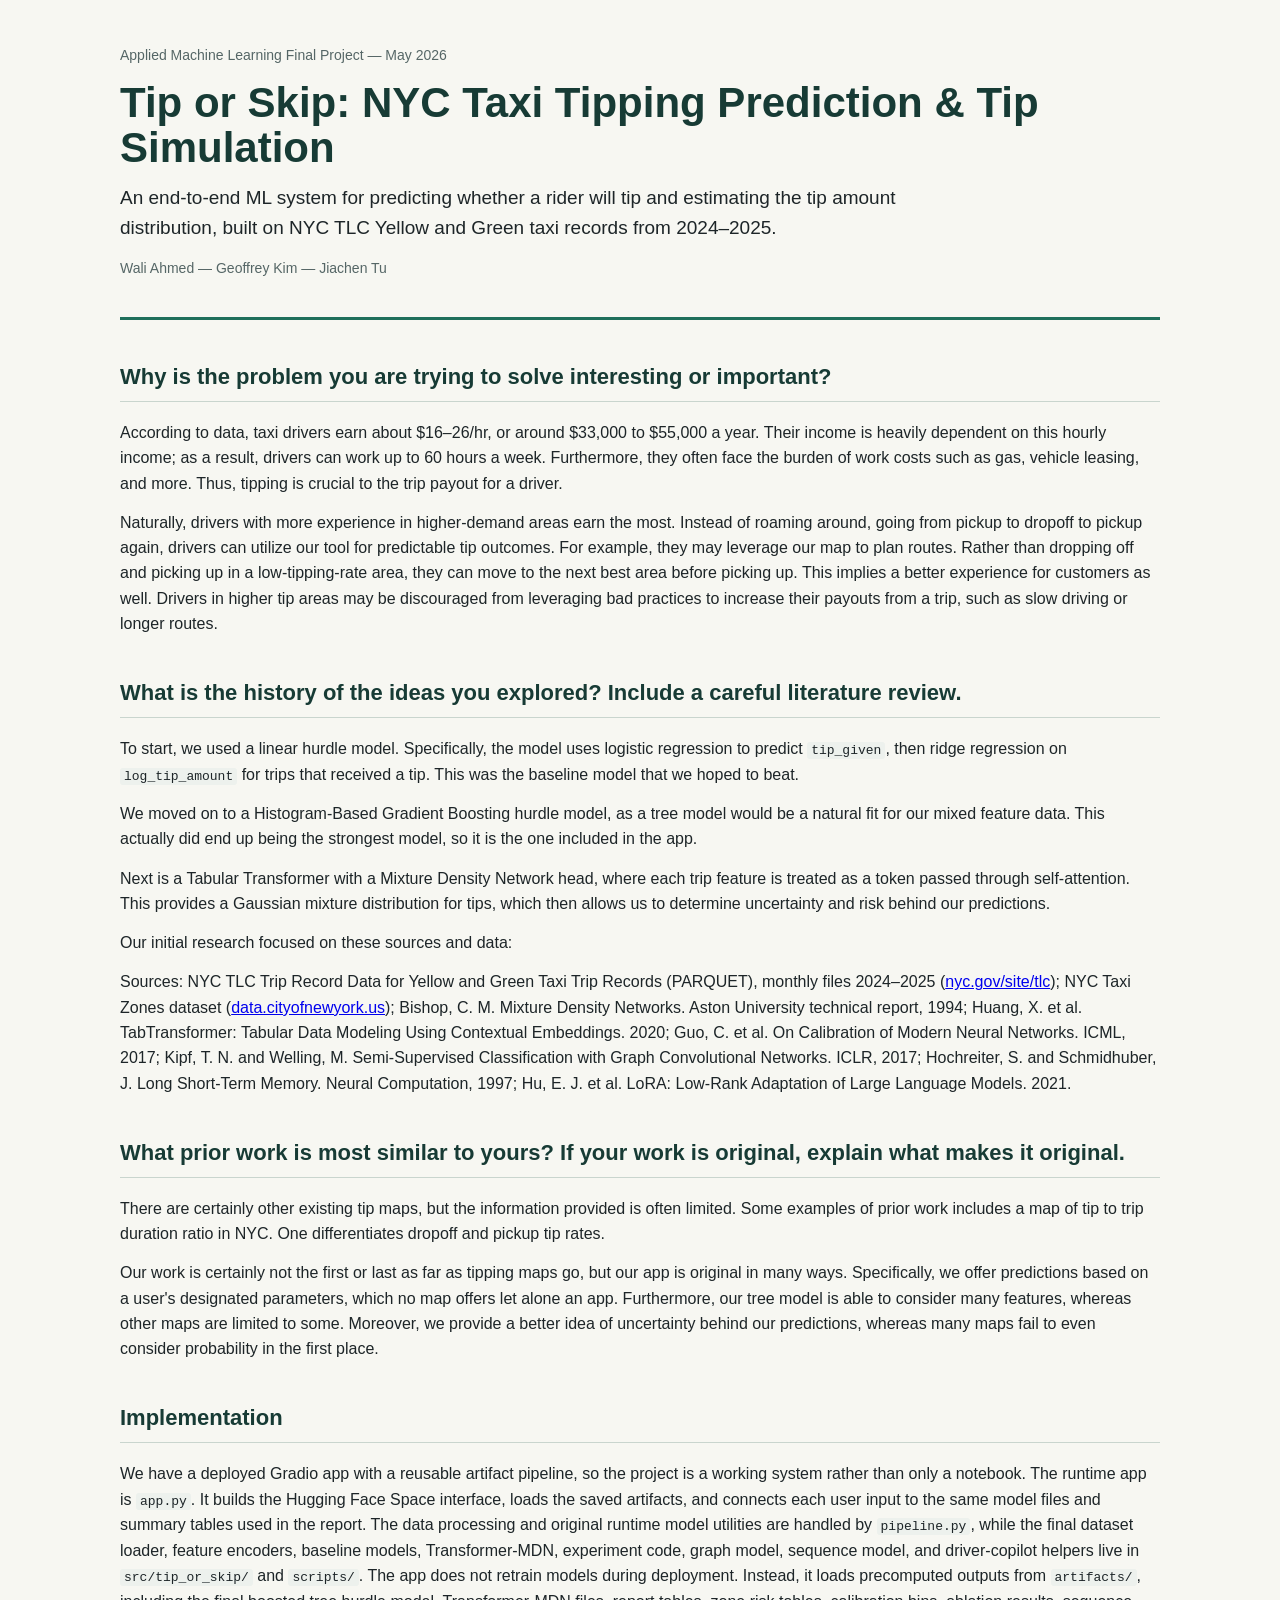
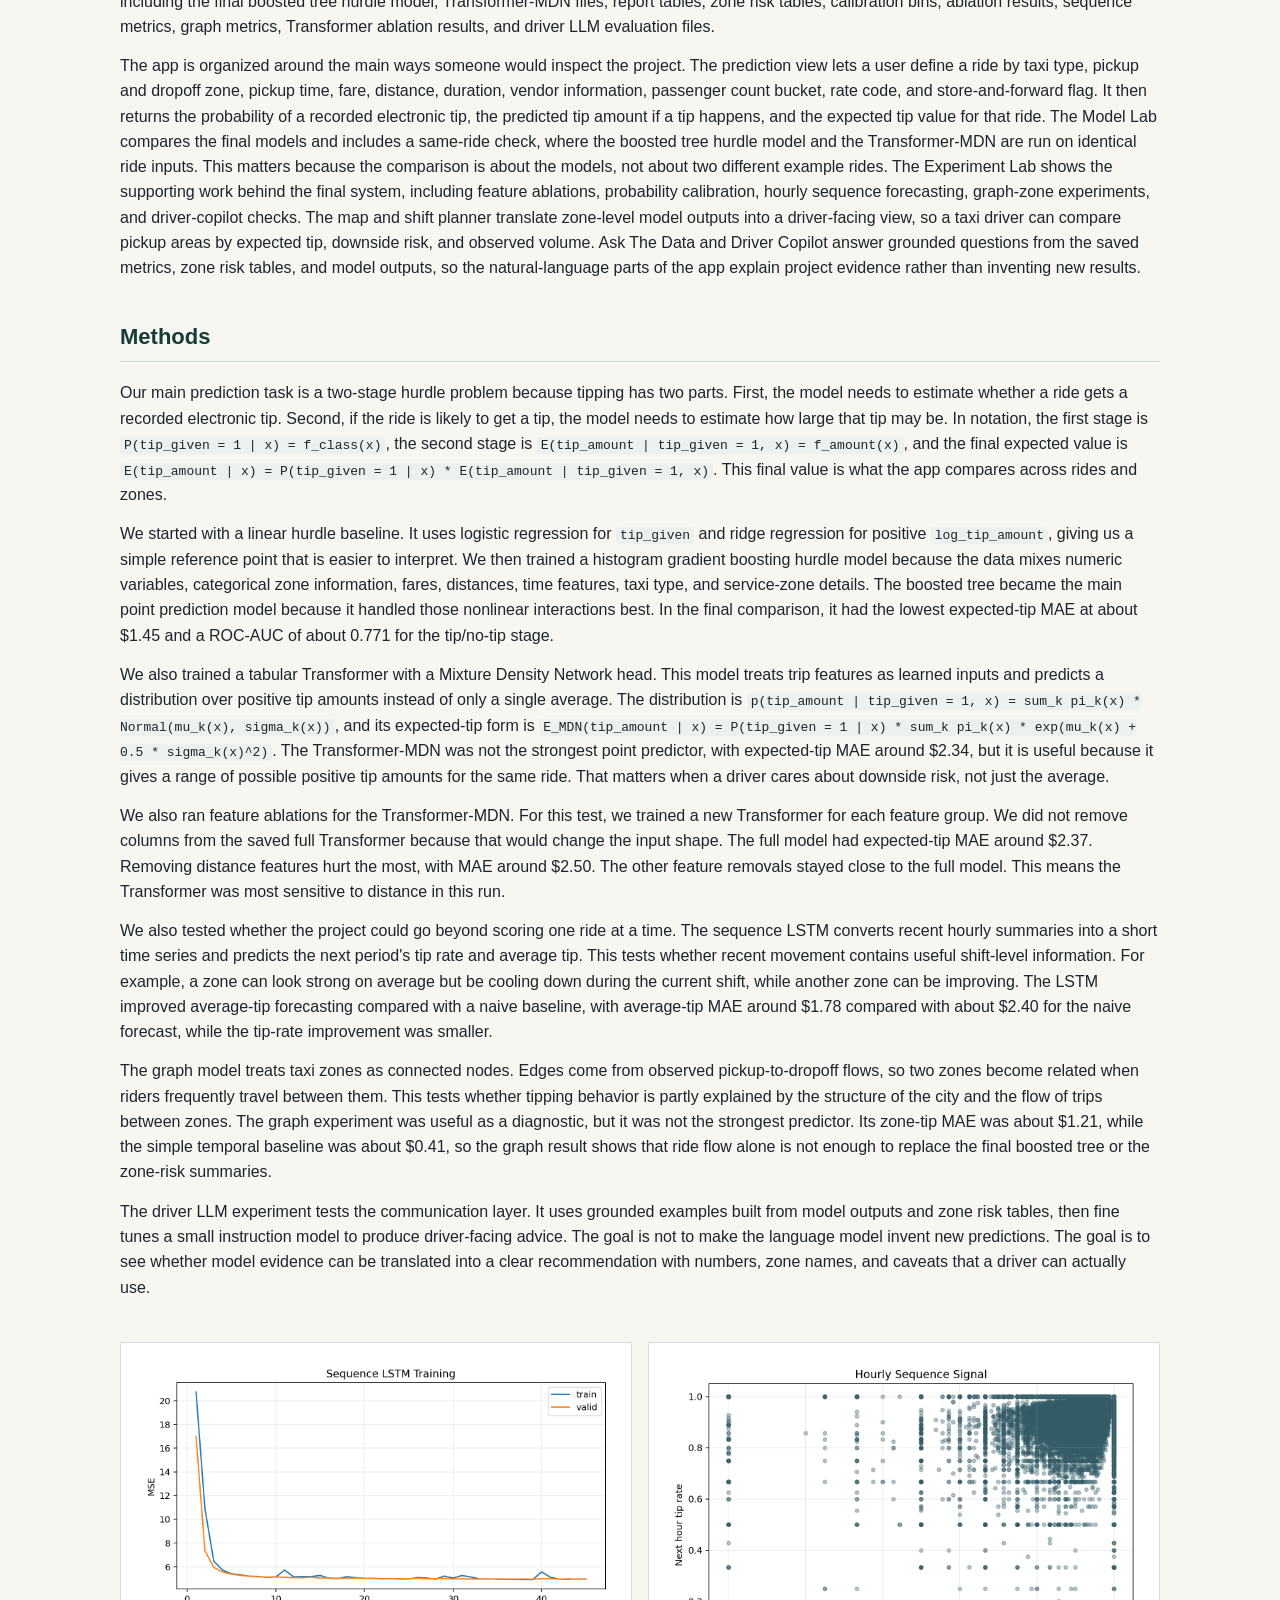
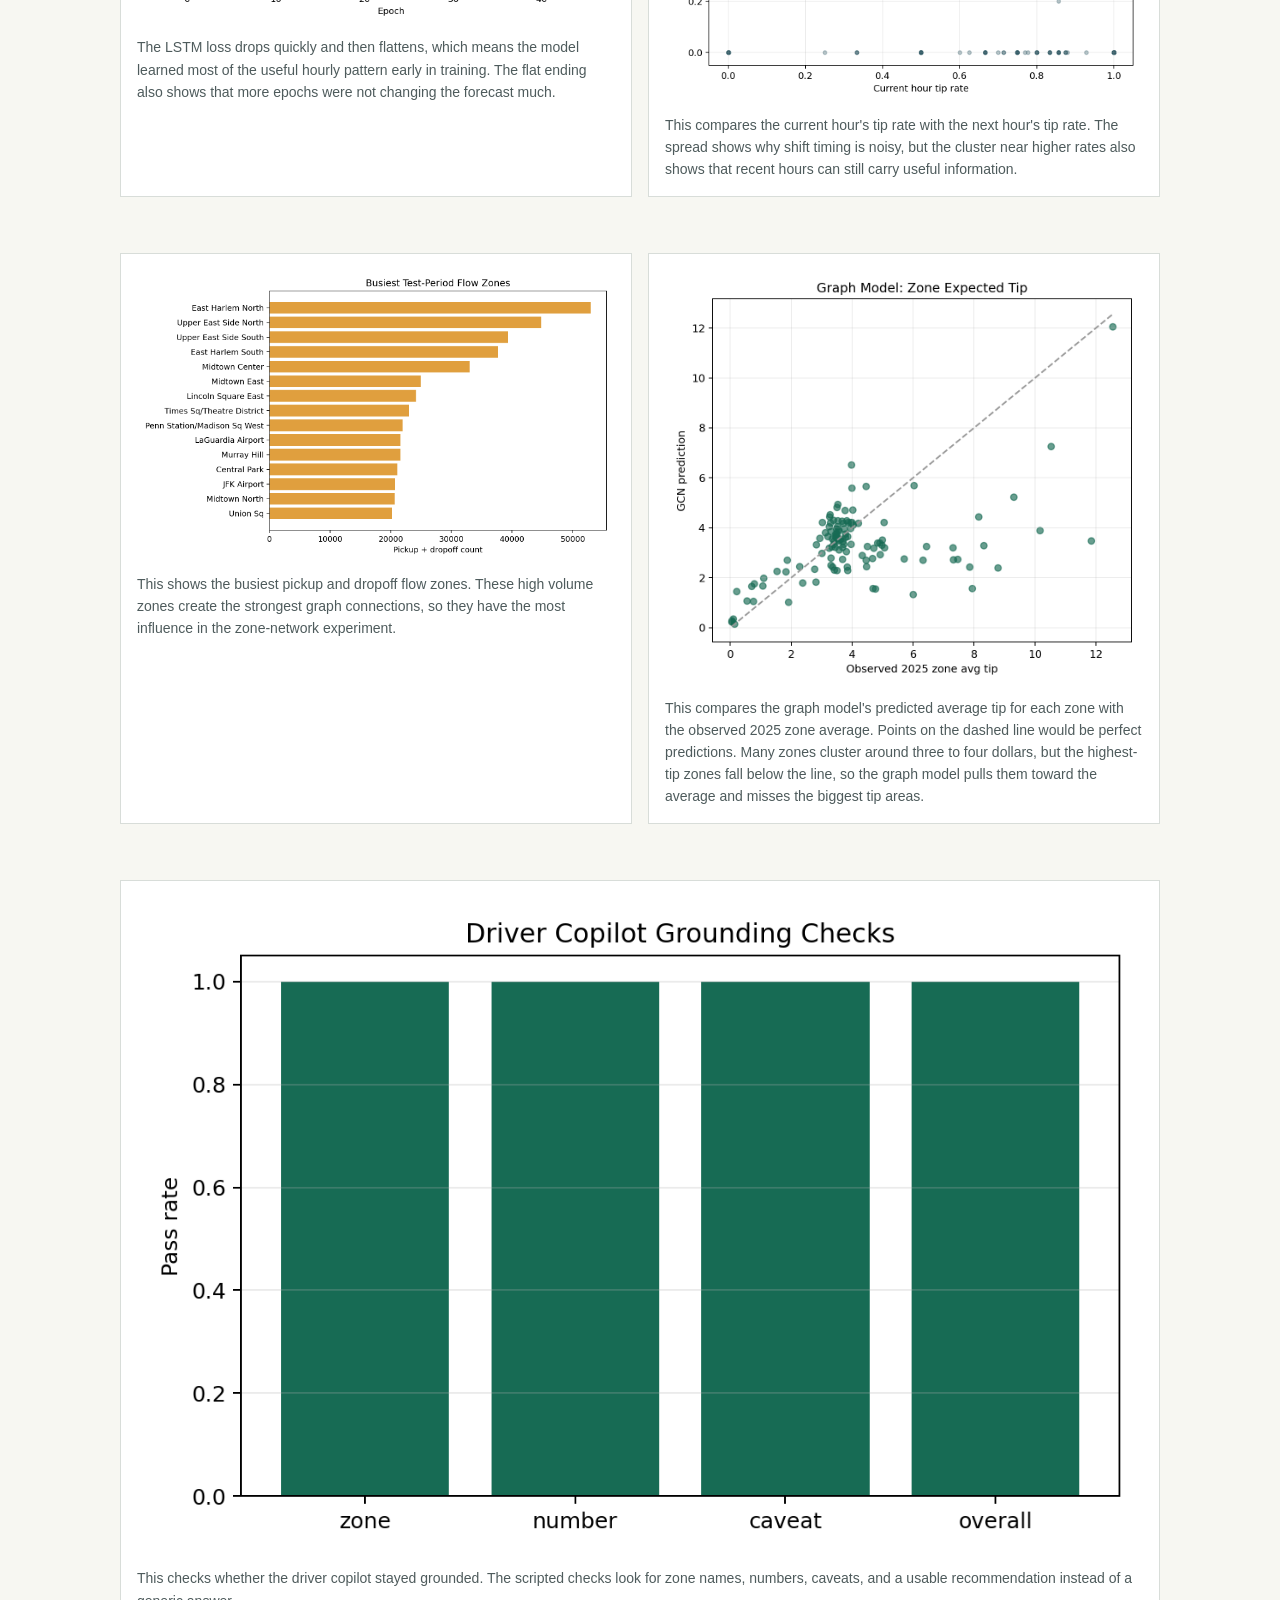
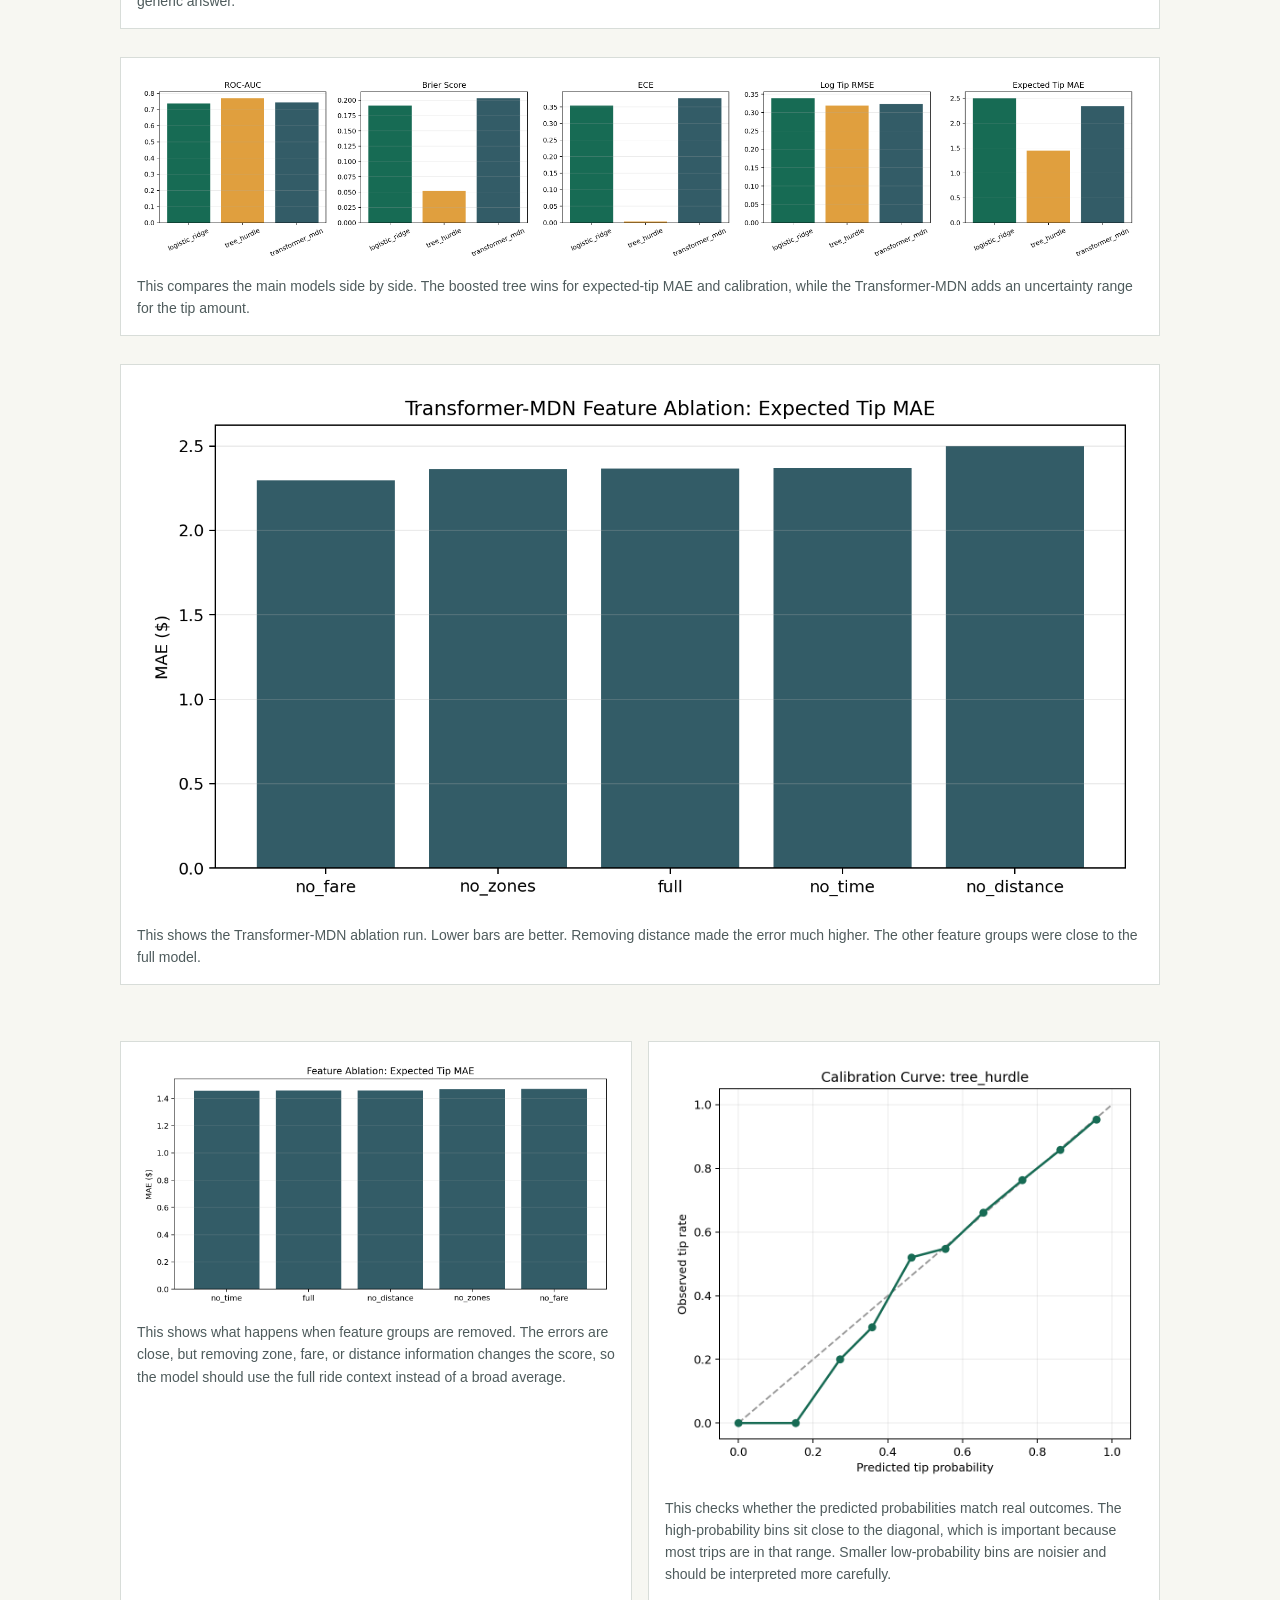
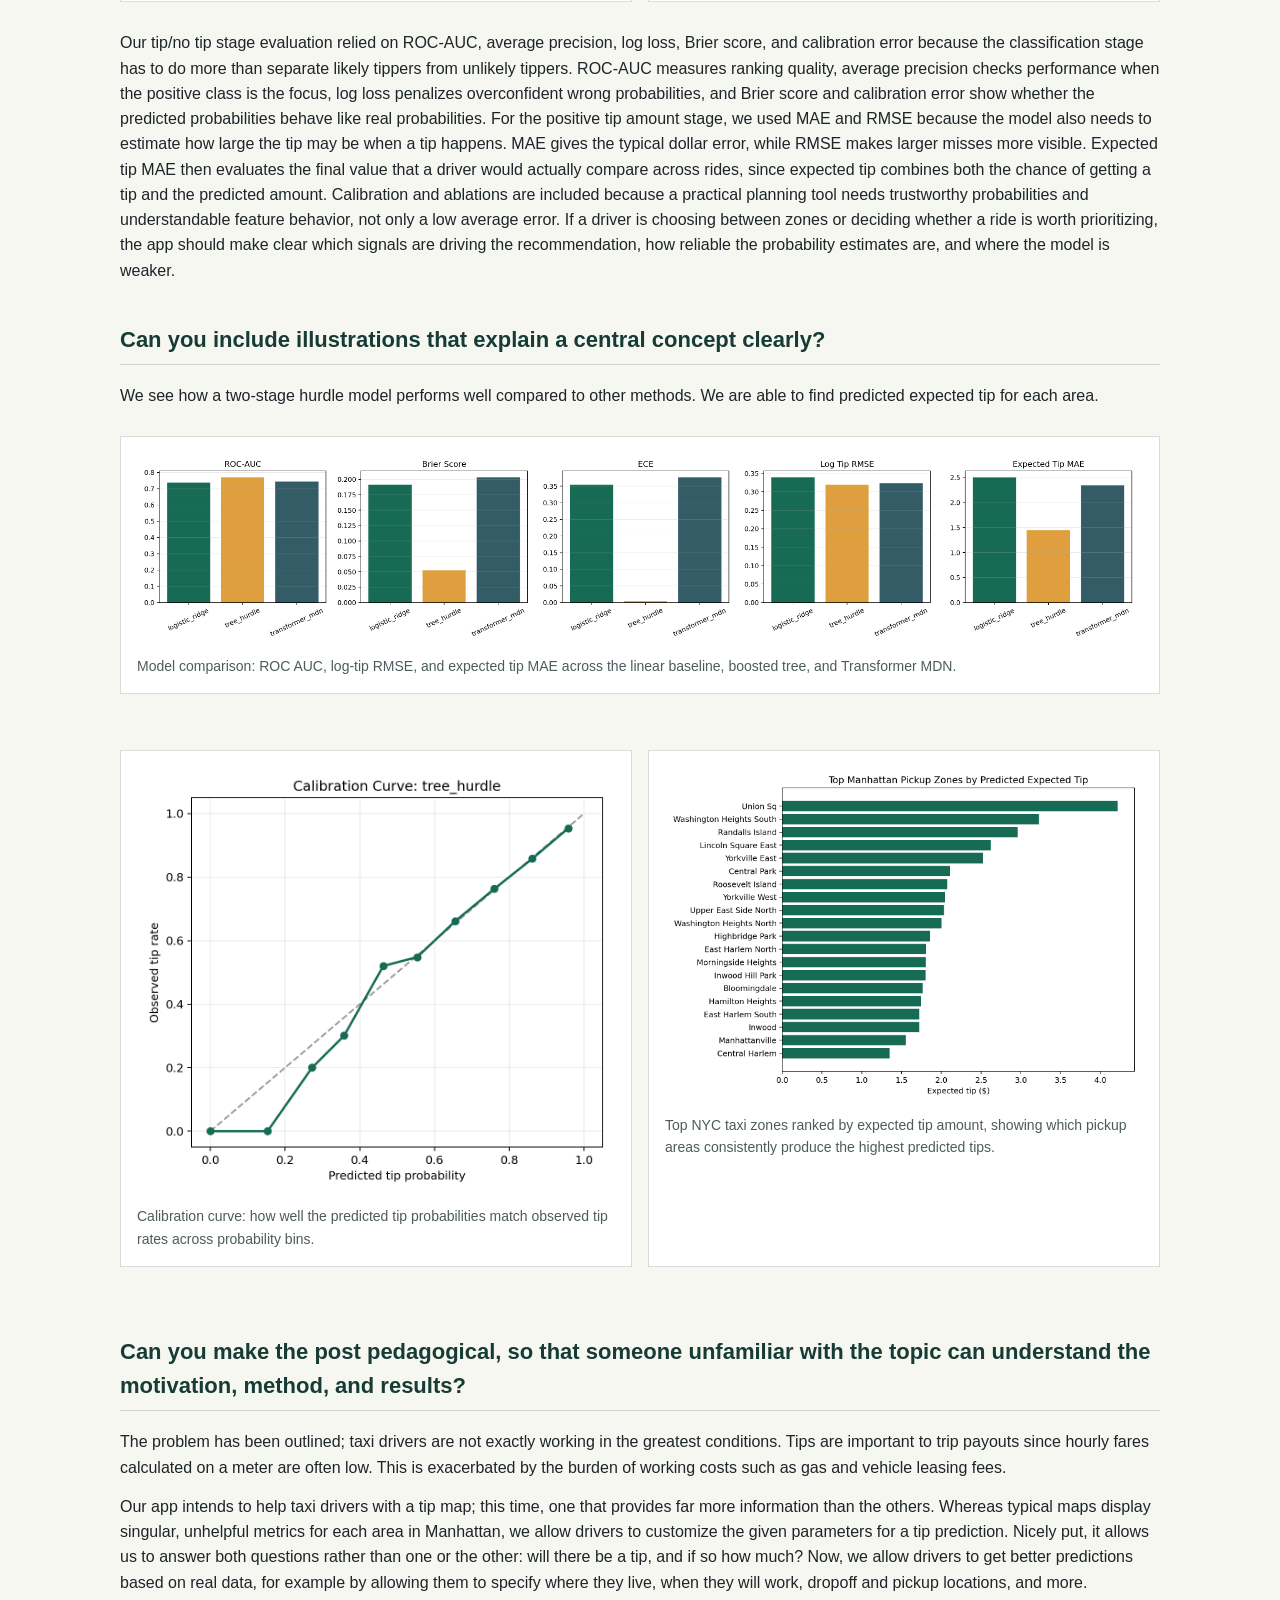
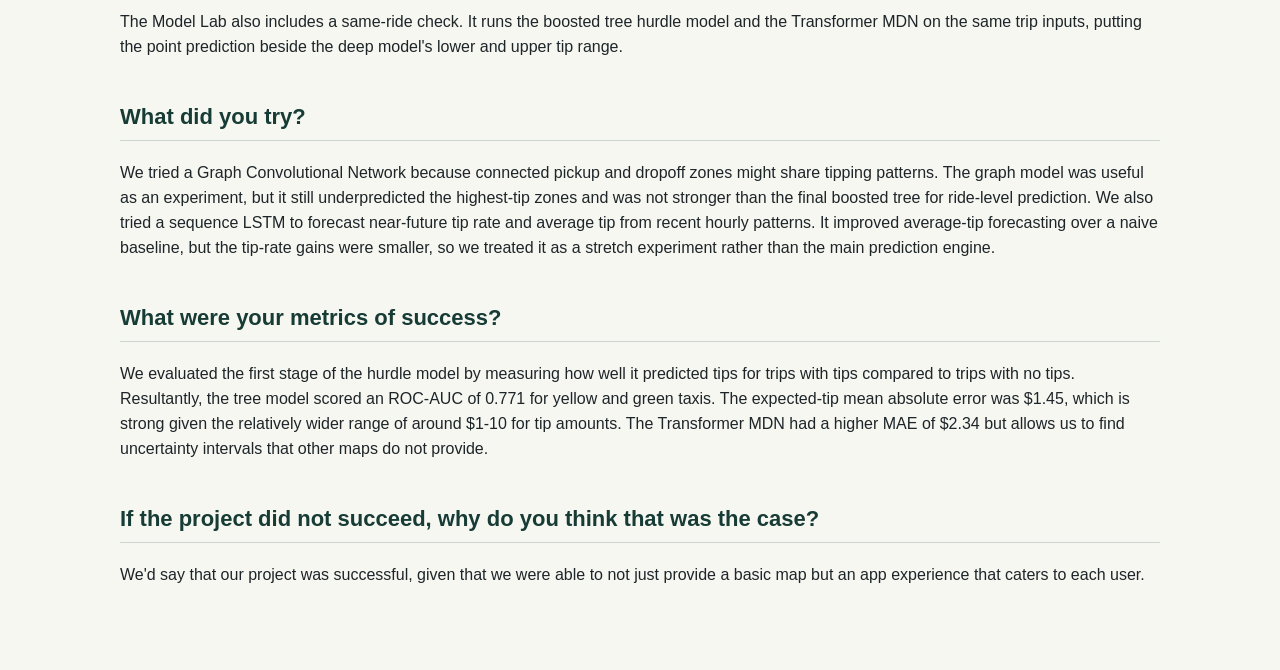
==== commit 59b05355: "Transformer model ablation" ====
--- a/docs/index.html
+++ b/docs/index.html
@@ -227,7 +227,7 @@
           outputs from <code>artifacts/</code>, including the final boosted tree
           hurdle model, Transformer-MDN files, report tables, zone risk tables,
           calibration bins, ablation results, sequence metrics, graph metrics,
-          and driver LLM evaluation files.
+          Transformer ablation results, and driver LLM evaluation files.
         </p>
         <p>
           The app is organized around the main ways someone would inspect the
@@ -298,6 +298,15 @@
           when a driver cares about downside risk, not just the average.
         </p>
         <p>
+          We also ran feature ablations for the Transformer-MDN. For this test,
+          we trained a new Transformer for each feature group. We did not remove
+          columns from the saved full Transformer because that would change the
+          input shape. The full model had expected-tip MAE around $2.37. Removing
+          distance features hurt the most, with MAE around $2.50. The other
+          feature removals stayed close to the full model. This means the
+          Transformer was most sensitive to distance in this run.
+        </p>
+        <p>
           We also tested whether the project could go beyond scoring one ride
           at a time. The sequence LSTM converts recent hourly summaries into a
           short time series and predicts the next period's tip rate and average
@@ -406,6 +415,18 @@
             This compares the main models side by side. The boosted tree wins
             for expected-tip MAE and calibration, while the Transformer-MDN adds
             an uncertainty range for the tip amount.
+          </figcaption>
+        </figure>
+
+        <figure>
+          <img
+            src="figures/transformer_ablation_expected_tip_mae.png"
+            alt="Transformer MDN feature ablation expected tip MAE"
+          />
+          <figcaption>
+            This shows the Transformer-MDN ablation run. Lower bars are better.
+            Removing distance made the error much higher. The other feature
+            groups were close to the full model.
           </figcaption>
         </figure>
 
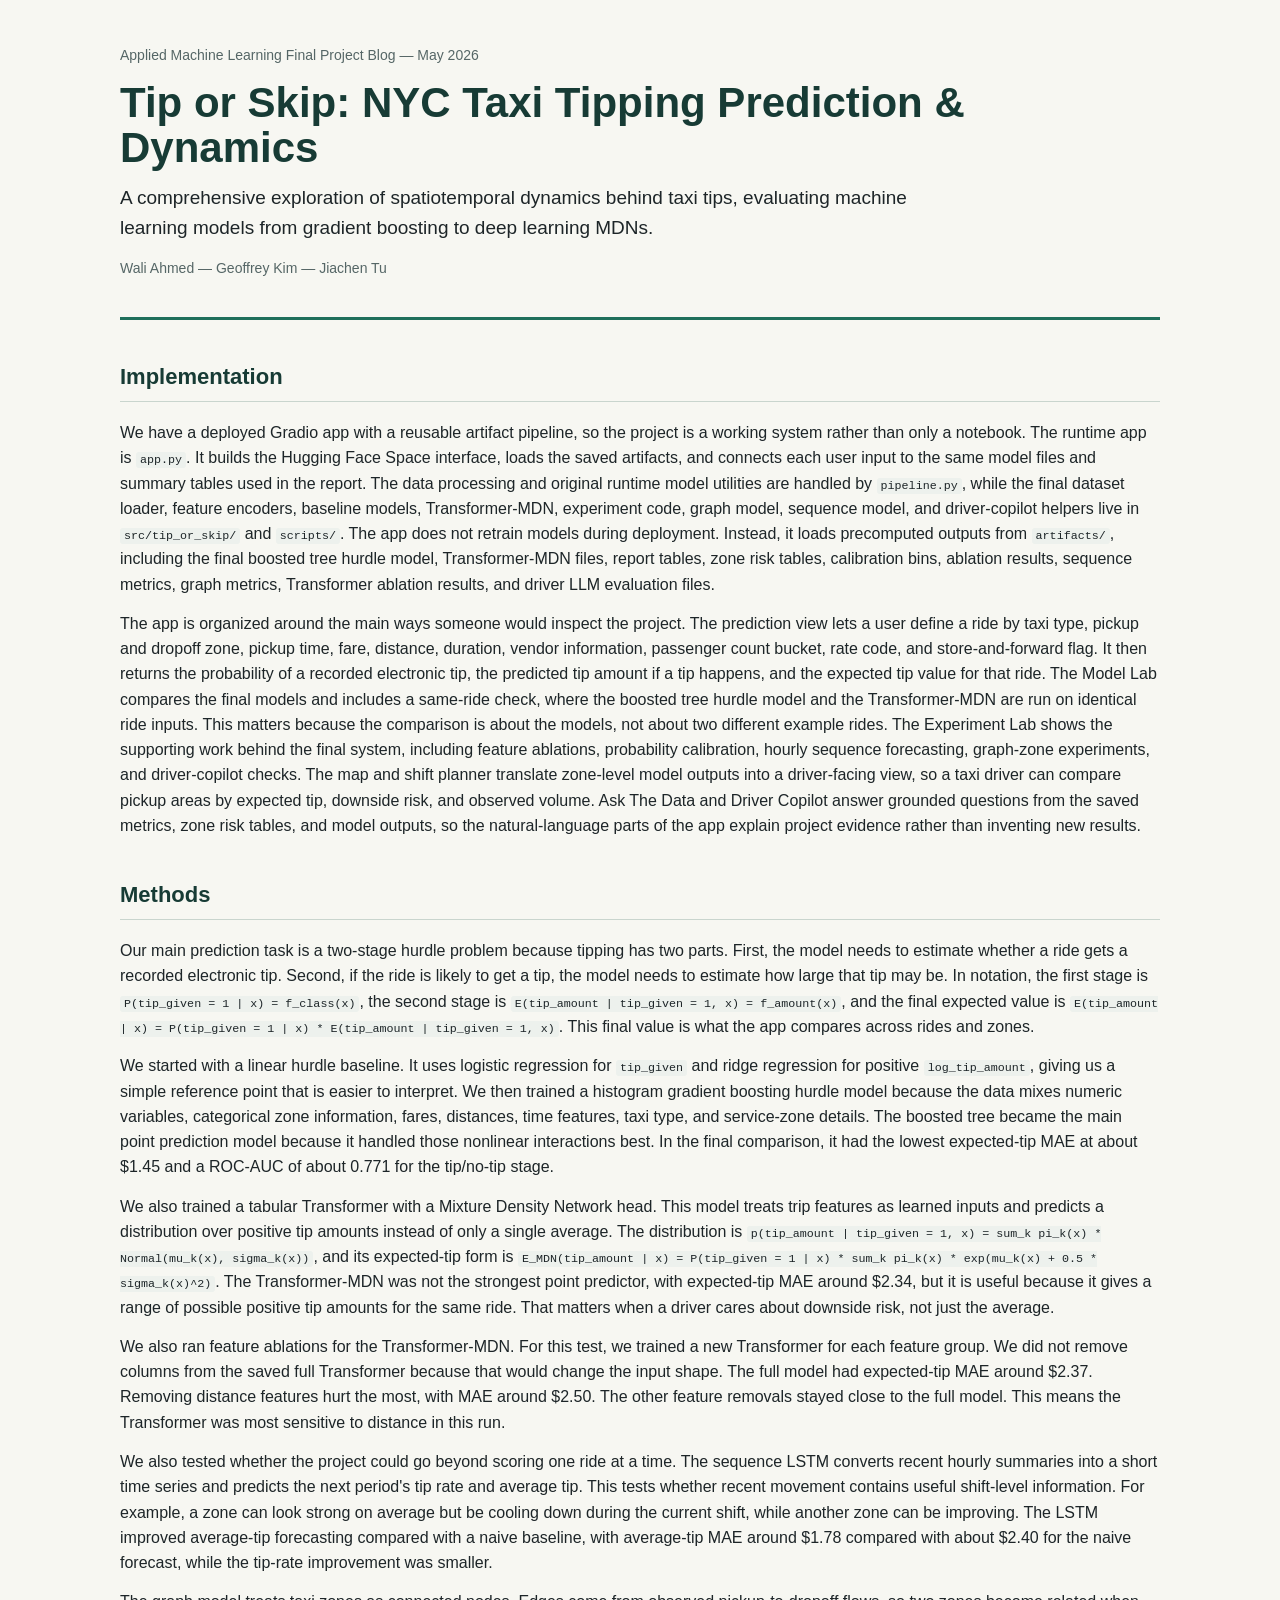
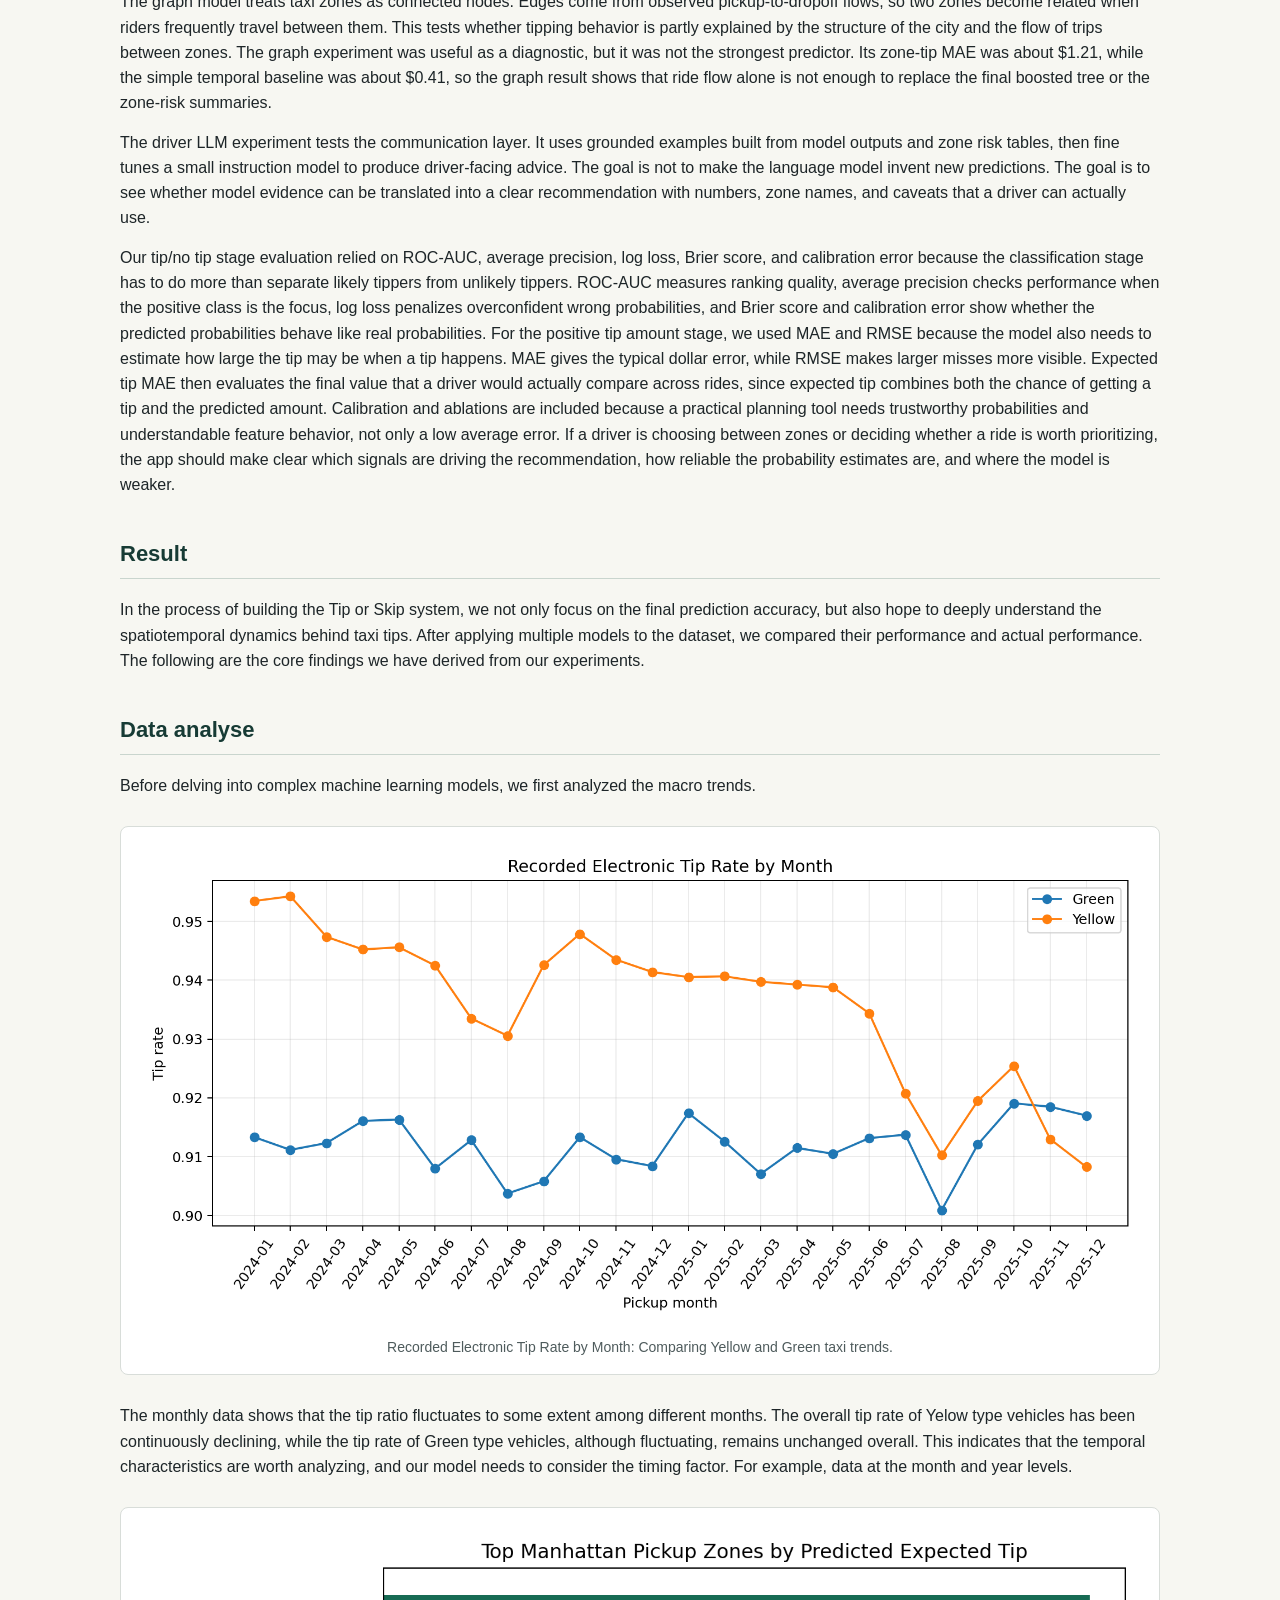
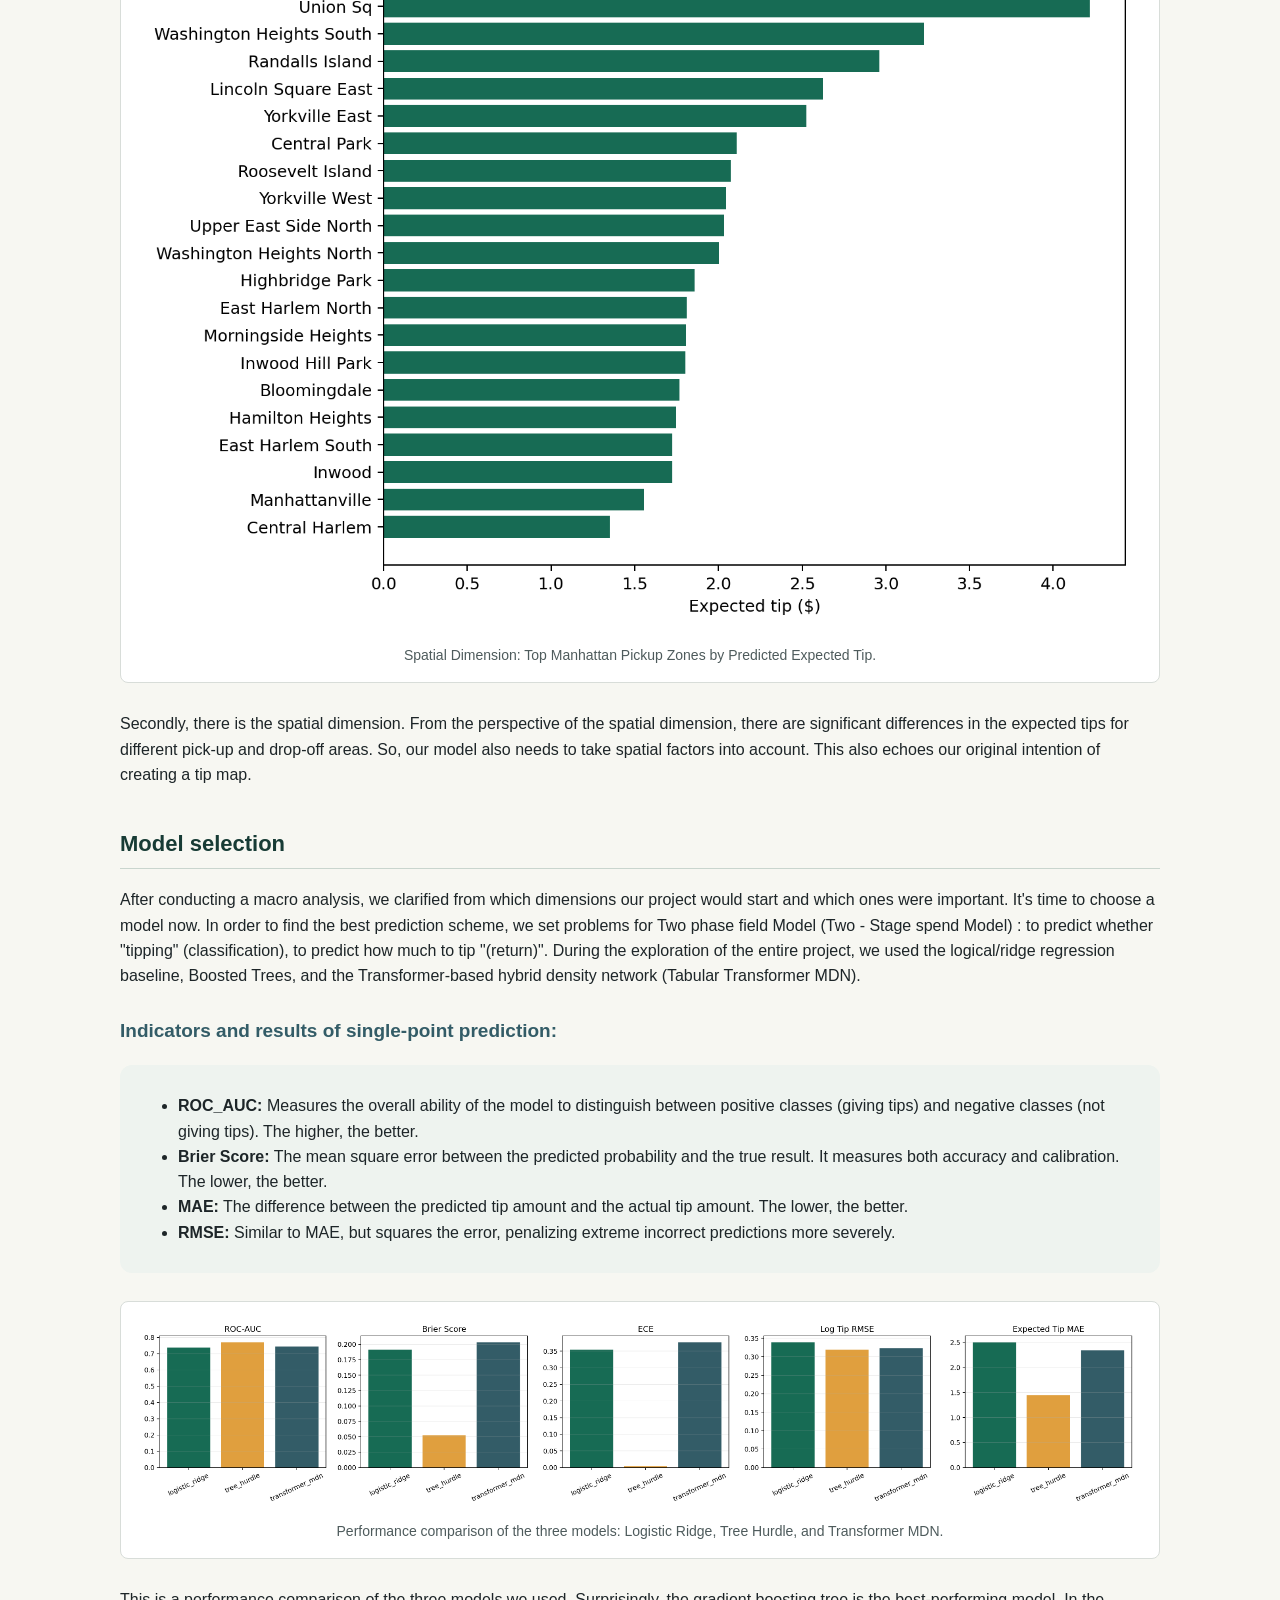
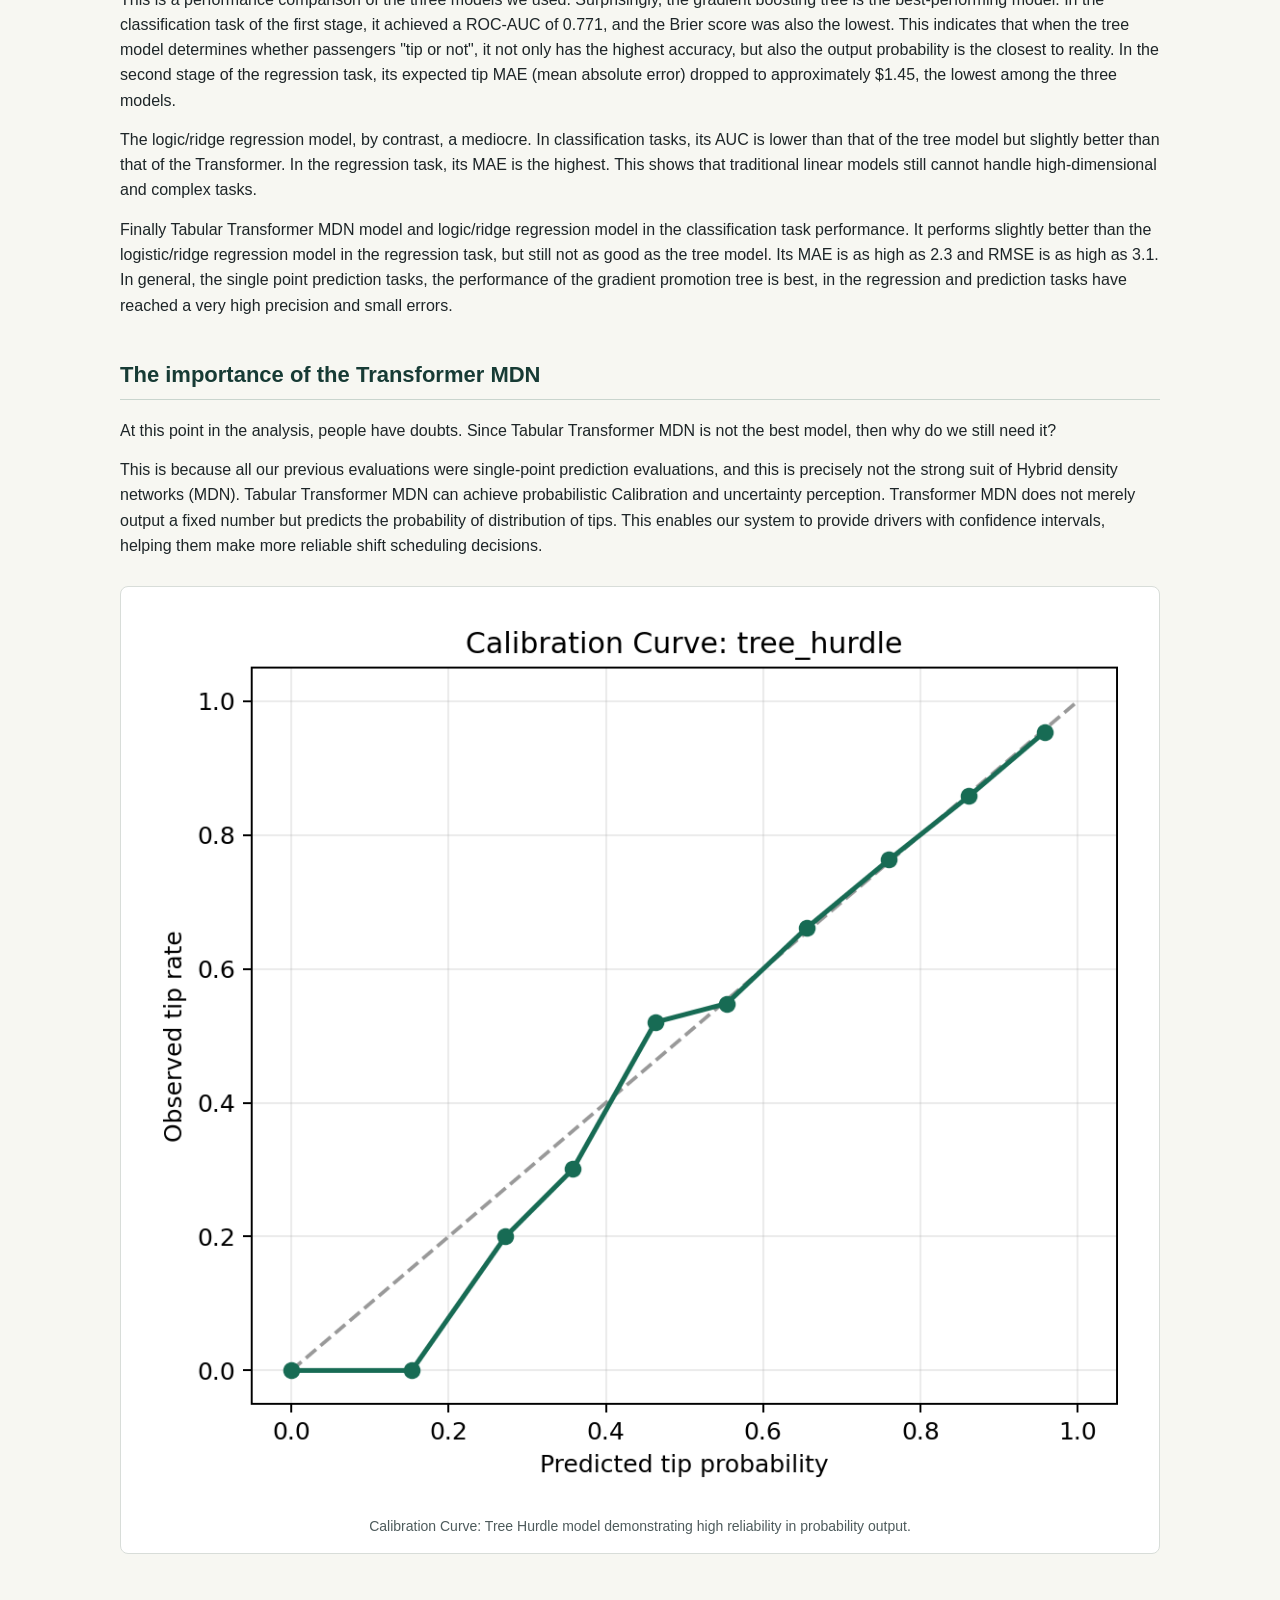
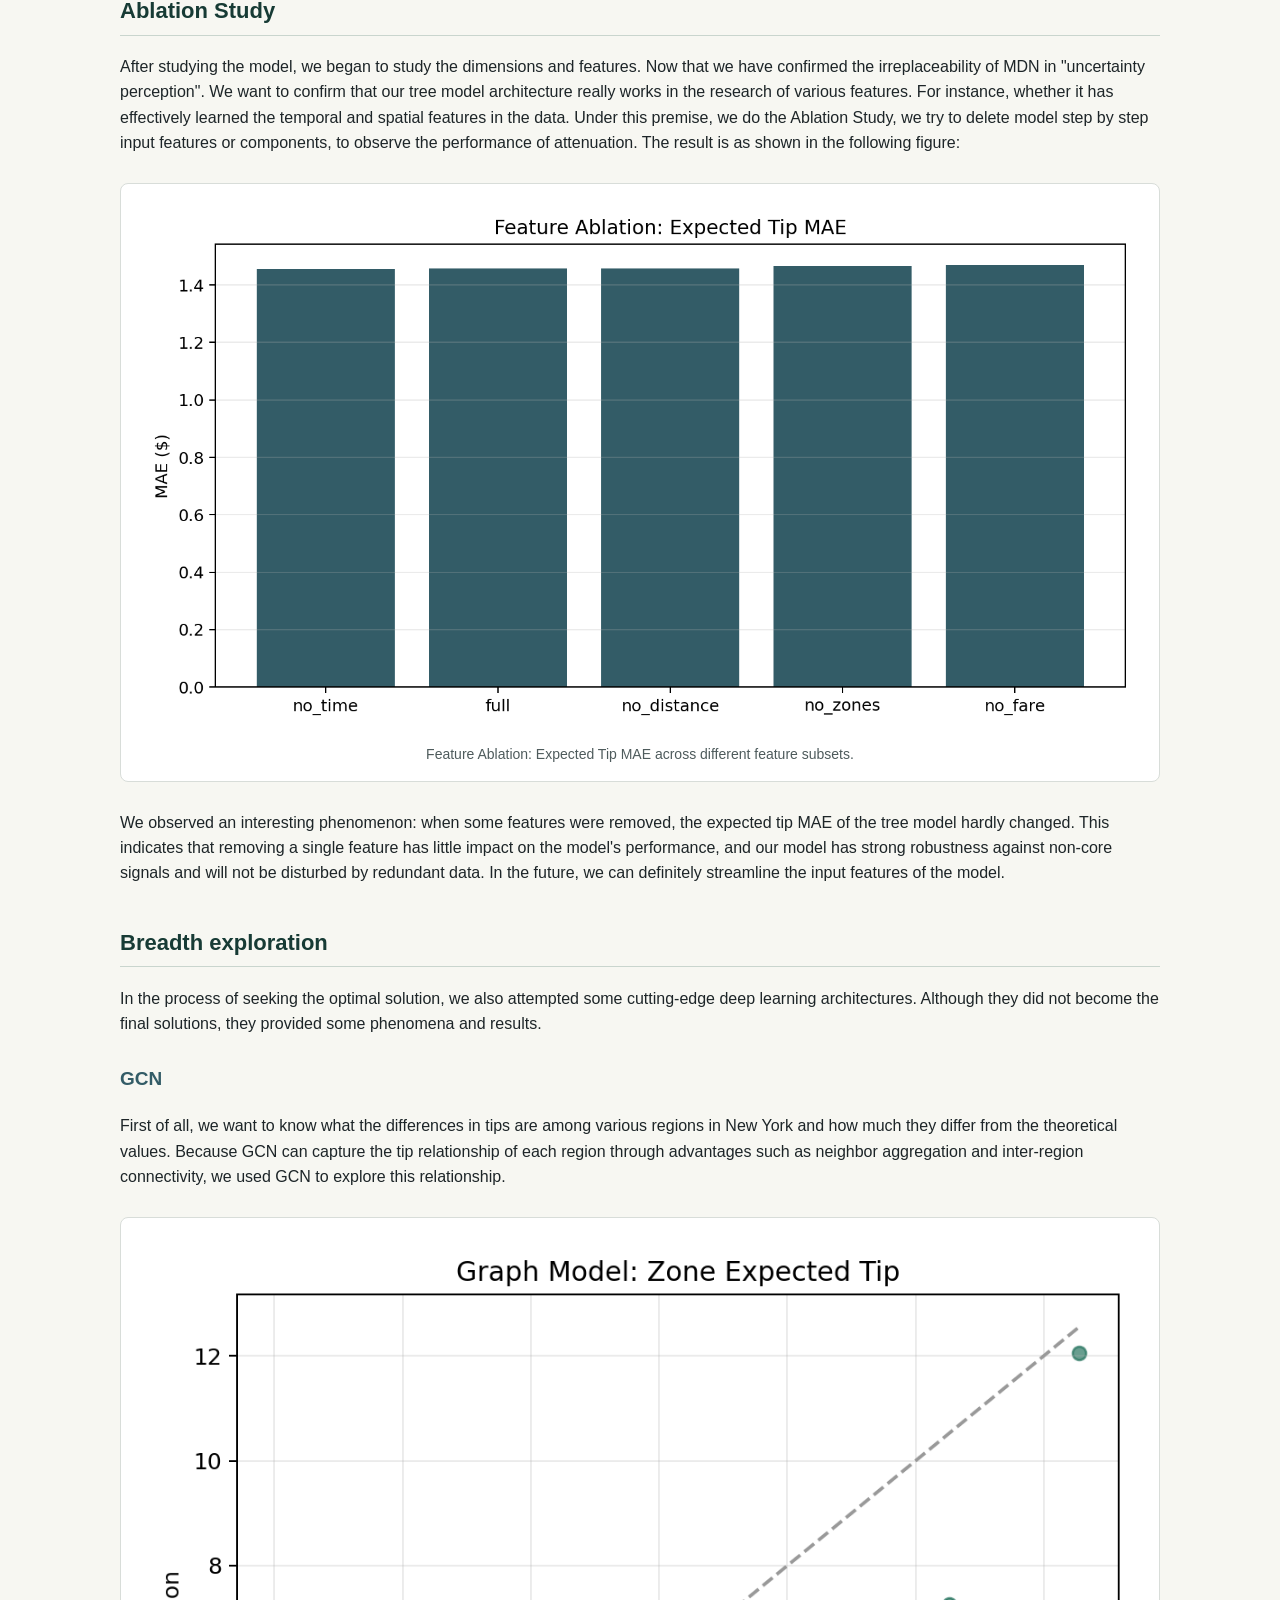
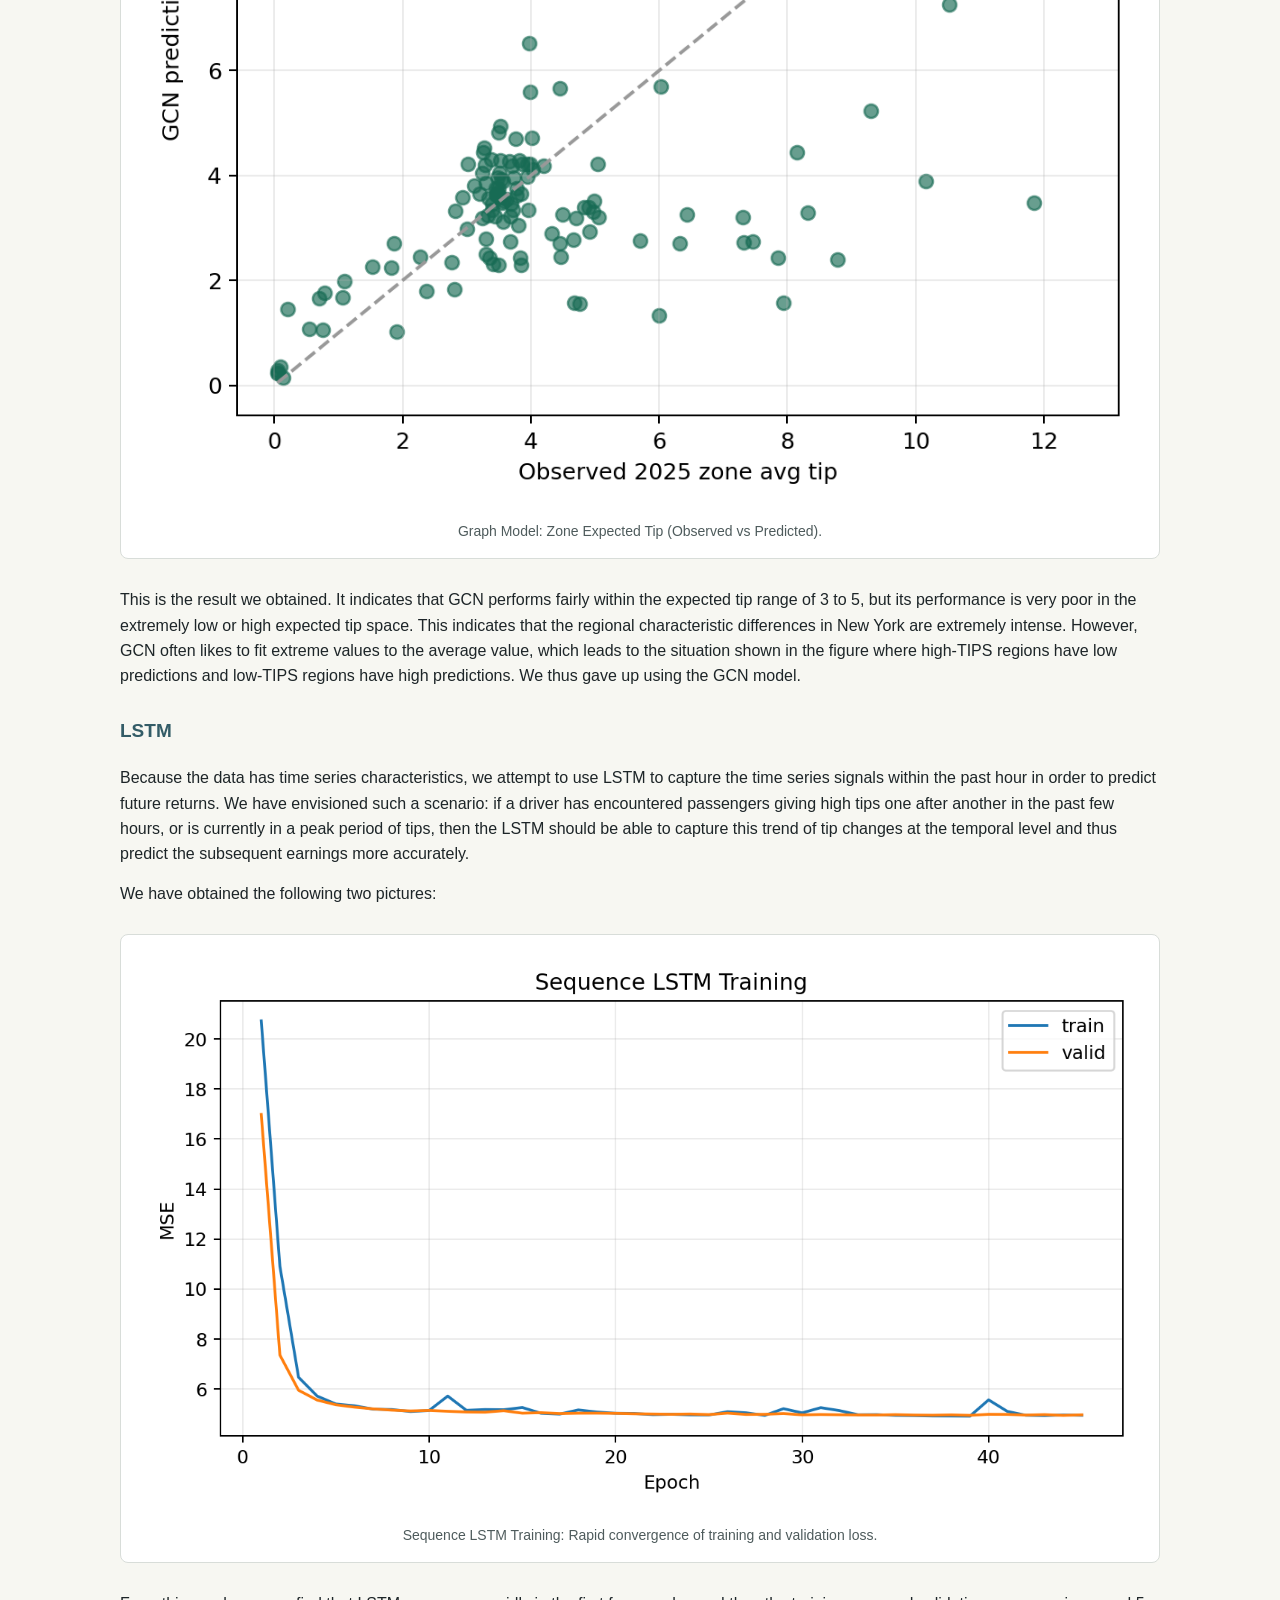
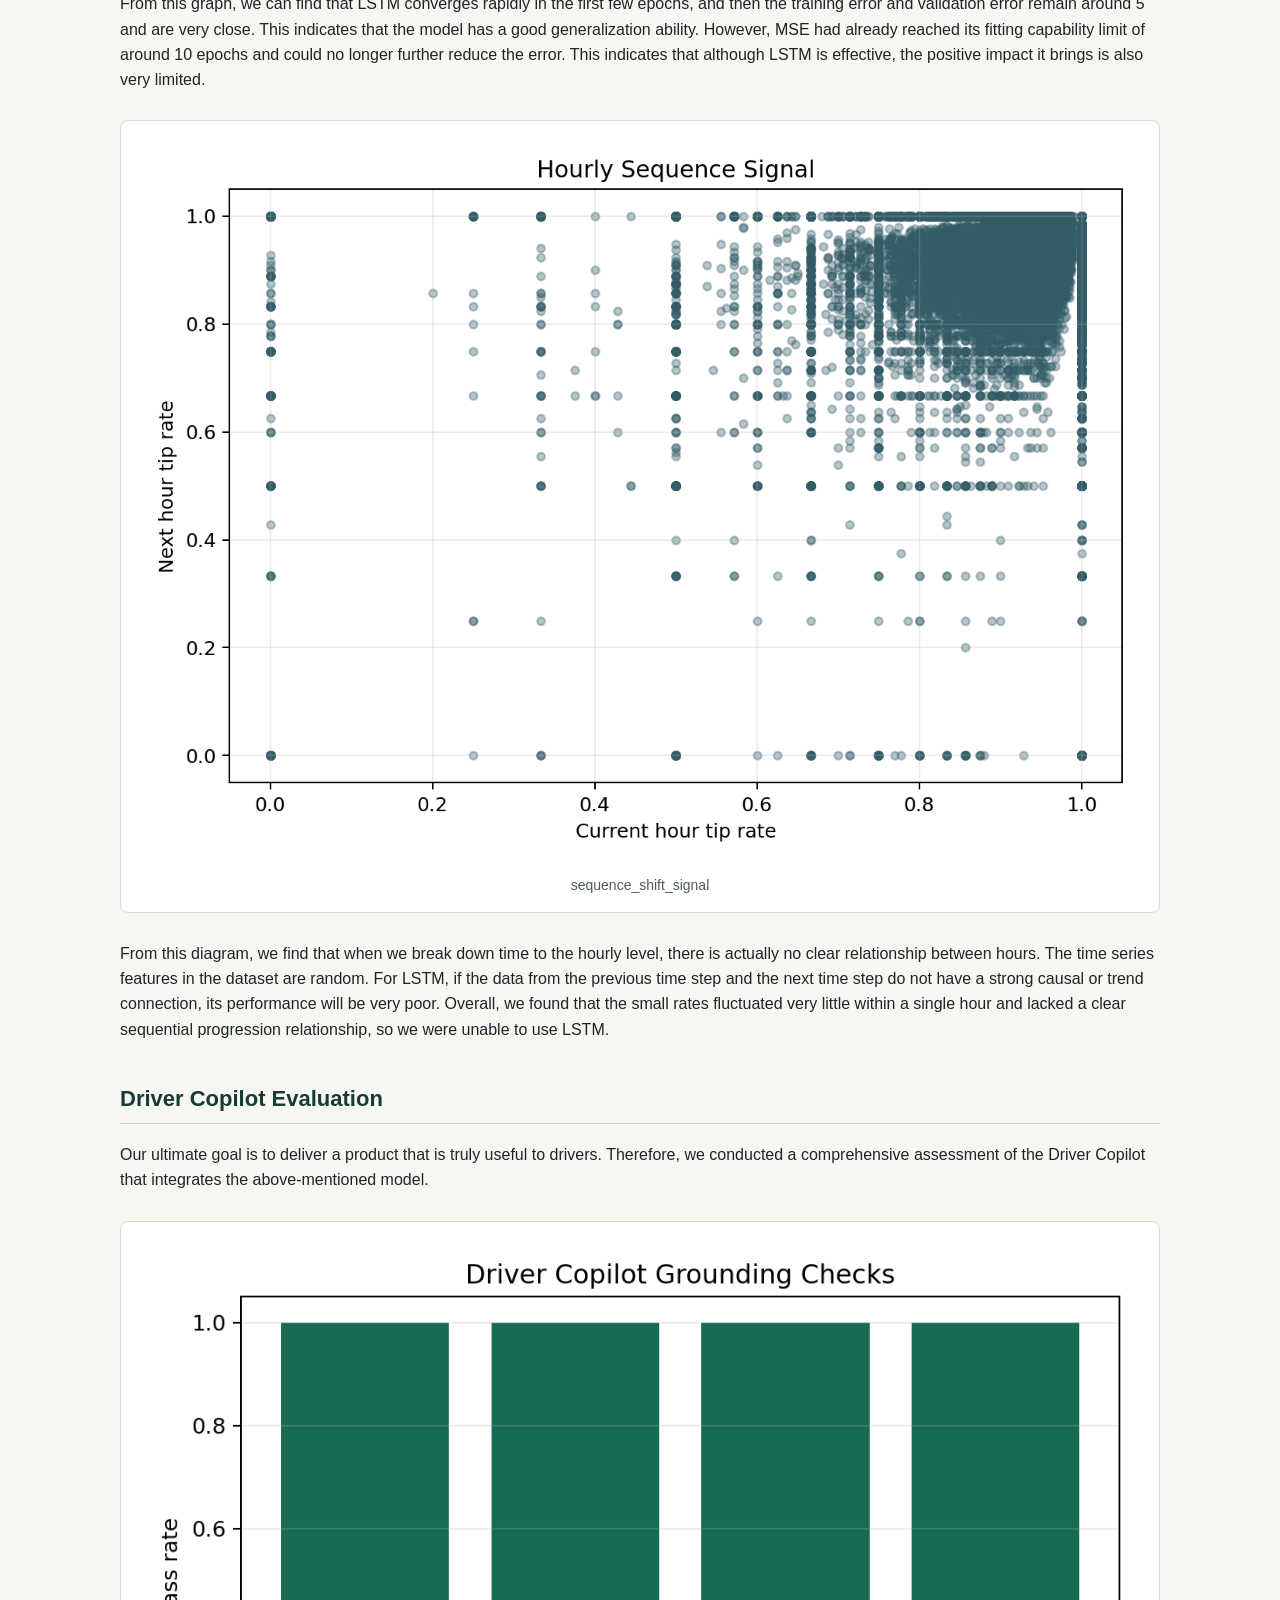
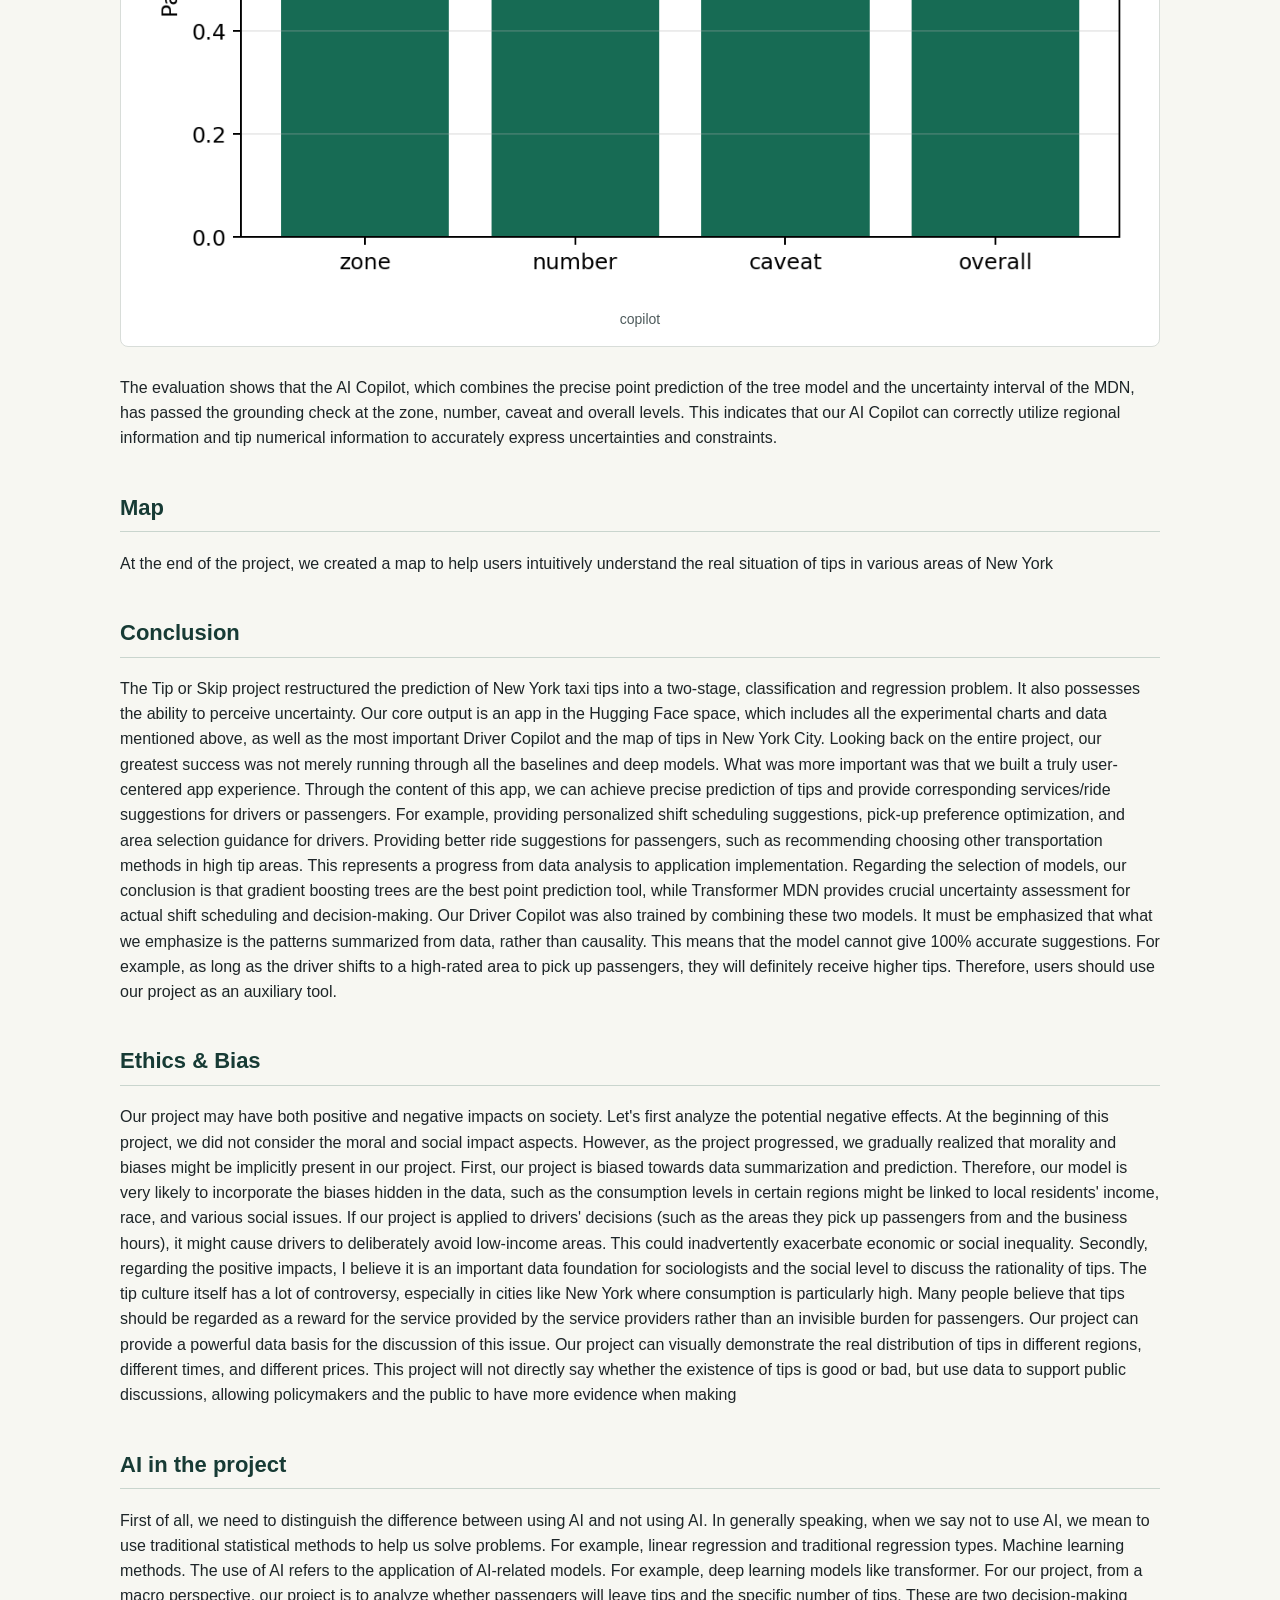
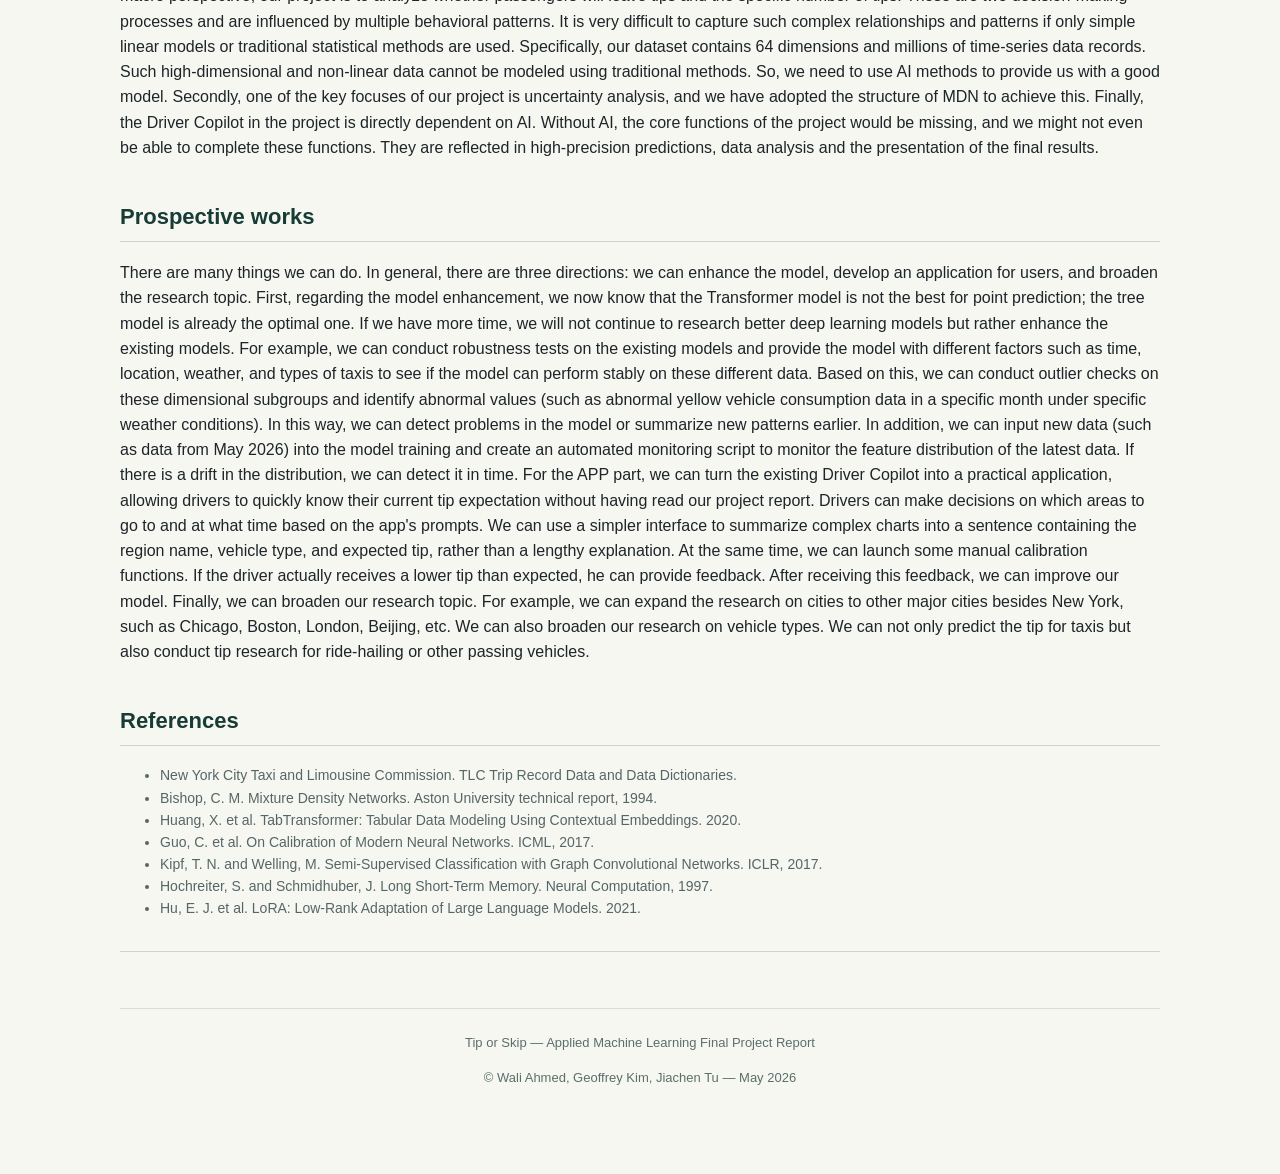
==== commit 9d2ceab2: "add result, conclusion and other parts" ====
--- a/docs/index.html
+++ b/docs/index.html
@@ -1,593 +1,519 @@
-<!doctype html>
-<html lang="en">
-  <head>
-    <meta charset="utf-8" />
-    <meta name="viewport" content="width=device-width, initial-scale=1" />
-    <title>Tip or Skip: NYC Taxi Tipping Prediction</title>
-    <style>
-      body {
-        margin: 0;
-        font-family: Arial, Helvetica, sans-serif;
-        color: #1d2528;
-        background: #f7f7f2;
-        line-height: 1.58;
-      }
-      main {
-        max-width: 1040px;
-        margin: 0 auto;
-        padding: 44px 24px 72px;
-      }
-      header {
-        border-bottom: 3px solid #1f6f5b;
-        padding-bottom: 24px;
-        margin-bottom: 32px;
-      }
-      h1 {
-        font-size: 42px;
-        line-height: 1.08;
-        margin: 0 0 12px;
-        color: #173b35;
-      }
-      h2 {
-        margin-top: 40px;
-        color: #173b35;
-        border-bottom: 1px solid #c9d5ce;
-        padding-bottom: 6px;
-        font-size: 22px;
-      }
-      h3 {
-        color: #335c67;
-      }
-      .dek {
-        font-size: 19px;
-        max-width: 820px;
-      }
-      .meta {
-        color: #566;
-        font-size: 14px;
-      }
-      .callout {
-        background: #fff;
-        border-left: 5px solid #e09f3e;
-        padding: 16px 18px;
-        margin: 20px 0;
-      }
-      figure {
-        margin: 28px 0;
-        background: #fff;
-        padding: 16px;
-        border: 1px solid #d8ddd9;
-      }
-      figcaption {
-        color: #4e5b5c;
-        font-size: 14px;
-        margin-top: 10px;
-      }
-      img {
-        max-width: 100%;
-        height: auto;
-        display: block;
-      }
-      .fig-row {
-        display: flex;
-        gap: 16px;
-        flex-wrap: wrap;
-      }
-      .fig-row figure {
-        flex: 1 1 280px;
-      }
-      .data-table {
-        width: 100%;
-        border-collapse: collapse;
-        margin: 16px 0 24px;
-        background: #fff;
-        font-size: 14px;
-      }
-      .data-table th,
-      .data-table td {
-        border-bottom: 1px solid #d8ddd9;
-        padding: 8px 10px;
-        text-align: left;
-      }
-      .data-table th {
-        background: #e8efe9;
-        color: #173b35;
-      }
-      code {
-        background: #edf1ed;
-        padding: 1px 4px;
-        border-radius: 3px;
-      }
-      p {
-        margin: 0 0 14px;
-      }
-    </style>
-  </head>
-  <body>
-    <main>
-      <header>
-        <p class="meta">
-          Applied Machine Learning Final Project &mdash; May 2026
-        </p>
-        <h1>Tip or Skip: NYC Taxi Tipping Prediction &amp; Tip Simulation</h1>
-        <p class="dek">
-          An end-to-end ML system for predicting whether a rider will tip and
-          estimating the tip amount distribution, built on NYC TLC Yellow and
-          Green taxi records from 2024&ndash;2025.
-        </p>
-        <p class="meta">Wali Ahmed &mdash; Geoffrey Kim &mdash; Jiachen Tu</p>
-      </header>
-
-      <section>
-        <h2>
-          Why is the problem you are trying to solve interesting or important?
-        </h2>
-        <p>
-          According to data, taxi drivers earn about $16&ndash;26/hr, or around
-          $33,000 to $55,000 a year. Their income is heavily dependent on this
-          hourly income; as a result, drivers can work up to 60 hours a week.
-          Furthermore, they often face the burden of work costs such as gas,
-          vehicle leasing, and more. Thus, tipping is crucial to the trip payout
-          for a driver.
-        </p>
-        <p>
-          Naturally, drivers with more experience in higher-demand areas earn
-          the most. Instead of roaming around, going from pickup to dropoff to
-          pickup again, drivers can utilize our tool for predictable tip
-          outcomes. For example, they may leverage our map to plan routes.
-          Rather than dropping off and picking up in a low-tipping-rate area,
-          they can move to the next best area before picking up. This implies a
-          better experience for customers as well. Drivers in higher tip areas
-          may be discouraged from leveraging bad practices to increase their
-          payouts from a trip, such as slow driving or longer routes.
-        </p>
-      </section>
-
-      <section>
-        <h2>
-          What is the history of the ideas you explored? Include a careful
-          literature review.
-        </h2>
-        <p>
-          To start, we used a linear hurdle model. Specifically, the model uses
-          logistic regression to predict <code>tip_given</code>, then ridge
-          regression on <code>log_tip_amount</code> for trips that received a
-          tip. This was the baseline model that we hoped to beat.
-        </p>
-        <p>
-          We moved on to a Histogram-Based Gradient Boosting hurdle model, as a
-          tree model would be a natural fit for our mixed feature data. This
-          actually did end up being the strongest model, so it is the one
-          included in the app.
-        </p>
-        <p>
-          Next is a Tabular Transformer with a Mixture Density Network head,
-          where each trip feature is treated as a token passed through
-          self-attention. This provides a Gaussian mixture distribution for
-          tips, which then allows us to determine uncertainty and risk behind
-          our predictions.
-        </p>
-        <p>Our initial research focused on these sources and data:</p>
-        <p>
-          Sources: NYC TLC Trip Record Data for Yellow and Green Taxi Trip
-          Records (PARQUET), monthly files 2024&ndash;2025 (<a
-            href="https://www.nyc.gov/site/tlc/about/tlc-trip-record-data.page"
-            >nyc.gov/site/tlc</a
-          >); NYC Taxi Zones dataset (<a
-            href="https://data.cityofnewyork.us/Transportation/NYC-Taxi-Zones/8meu-9t5y"
-            >data.cityofnewyork.us</a
-          >); Bishop, C. M. Mixture Density Networks. Aston University technical
-          report, 1994; Huang, X. et al. TabTransformer: Tabular Data Modeling
-          Using Contextual Embeddings. 2020; Guo, C. et al. On Calibration of
-          Modern Neural Networks. ICML, 2017; Kipf, T. N. and Welling, M.
-          Semi-Supervised Classification with Graph Convolutional Networks.
-          ICLR, 2017; Hochreiter, S. and Schmidhuber, J. Long Short-Term Memory.
-          Neural Computation, 1997; Hu, E. J. et al. LoRA: Low-Rank Adaptation
-          of Large Language Models. 2021.
-        </p>
-      </section>
-
-      <section>
-        <h2>
-          What prior work is most similar to yours? If your work is original,
-          explain what makes it original.
-        </h2>
-        <p>
-          There are certainly other existing tip maps, but the information
-          provided is often limited. Some examples of prior work includes a map
-          of tip to trip duration ratio in NYC. One differentiates dropoff and
-          pickup tip rates.
-        </p>
-        <p>
-          Our work is certainly not the first or last as far as tipping maps go,
-          but our app is original in many ways. Specifically, we offer
-          predictions based on a user's designated parameters, which no map
-          offers let alone an app. Furthermore, our tree model is able to
-          consider many features, whereas other maps are limited to some.
-          Moreover, we provide a better idea of uncertainty behind our
-          predictions, whereas many maps fail to even consider probability in
-          the first place.
-        </p>
-      </section>
-
-      <section>
-        <h2>Implementation</h2>
-        <p>
-          We have a deployed Gradio app with a reusable artifact pipeline, so
-          the project is a working system rather than only a notebook. The
-          runtime app is <code>app.py</code>. It builds the Hugging Face Space
-          interface, loads the saved artifacts, and connects each user input to
-          the same model files and summary tables used in the report. The data
-          processing and original runtime model utilities are handled by
-          <code>pipeline.py</code>, while the final dataset loader, feature
-          encoders, baseline models, Transformer-MDN, experiment code, graph
-          model, sequence model, and driver-copilot helpers live in
-          <code>src/tip_or_skip/</code> and <code>scripts/</code>. The app does
-          not retrain models during deployment. Instead, it loads precomputed
-          outputs from <code>artifacts/</code>, including the final boosted tree
-          hurdle model, Transformer-MDN files, report tables, zone risk tables,
-          calibration bins, ablation results, sequence metrics, graph metrics,
-          Transformer ablation results, and driver LLM evaluation files.
-        </p>
-        <p>
-          The app is organized around the main ways someone would inspect the
-          project. The prediction view lets a user define a ride by taxi type,
-          pickup and dropoff zone, pickup time, fare, distance, duration, vendor
-          information, passenger count bucket, rate code, and store-and-forward
-          flag. It then returns the probability of a recorded electronic tip,
-          the predicted tip amount if a tip happens, and the expected tip value
-          for that ride. The Model Lab compares the final models and includes a
-          same-ride check, where the boosted tree hurdle model and the
-          Transformer-MDN are run on identical ride inputs. This matters because
-          the comparison is about the models, not about two different example
-          rides. The Experiment Lab shows the supporting work behind the final
-          system, including feature ablations, probability calibration, hourly
-          sequence forecasting, graph-zone experiments, and driver-copilot
-          checks. The map and shift planner translate zone-level model outputs
-          into a driver-facing view, so a taxi driver can compare pickup areas
-          by expected tip, downside risk, and observed volume. Ask The Data and
-          Driver Copilot answer grounded questions from the saved metrics, zone
-          risk tables, and model outputs, so the natural-language parts of the
-          app explain project evidence rather than inventing new results.
-        </p>
-      </section>
-
-      <section>
-        <h2>Methods</h2>
-        <p>
-          Our main prediction task is a two-stage hurdle problem because tipping
-          has two parts. First, the model needs to estimate whether a ride gets
-          a recorded electronic tip. Second, if the ride is likely to get a tip,
-          the model needs to estimate how large that tip may be. In notation,
-          the first stage is <code>P(tip_given = 1 | x) = f_class(x)</code>,
-          the second stage is
-          <code>E(tip_amount | tip_given = 1, x) = f_amount(x)</code>, and the
-          final expected value is
-          <code
-            >E(tip_amount | x) = P(tip_given = 1 | x) * E(tip_amount | tip_given
-            = 1, x)</code
-          >. This final value is what the app compares across rides and zones.
-        </p>
-        <p>
-          We started with a linear hurdle baseline. It uses logistic regression
-          for <code>tip_given</code> and ridge regression for positive
-          <code>log_tip_amount</code>, giving us a simple reference point that
-          is easier to interpret. We then trained a histogram gradient boosting
-          hurdle model because the data mixes numeric variables, categorical
-          zone information, fares, distances, time features, taxi type, and
-          service-zone details. The boosted tree became the main point
-          prediction model because it handled those nonlinear interactions best.
-          In the final comparison, it had the lowest expected-tip MAE at about
-          $1.45 and a ROC-AUC of about 0.771 for the tip/no-tip stage.
-        </p>
-        <p>
-          We also trained a tabular Transformer with a Mixture Density Network
-          head. This model treats trip features as learned inputs and predicts a
-          distribution over positive tip amounts instead of only a single
-          average. The distribution is
-          <code
-            >p(tip_amount | tip_given = 1, x) = sum_k pi_k(x) * Normal(mu_k(x),
-            sigma_k(x))</code
-          >, and its expected-tip form is
-          <code
-            >E_MDN(tip_amount | x) = P(tip_given = 1 | x) * sum_k pi_k(x) *
-            exp(mu_k(x) + 0.5 * sigma_k(x)^2)</code
-          >. The Transformer-MDN was not the strongest point predictor, with
-          expected-tip MAE around $2.34, but it is useful because it gives a
-          range of possible positive tip amounts for the same ride. That matters
-          when a driver cares about downside risk, not just the average.
-        </p>
-        <p>
-          We also ran feature ablations for the Transformer-MDN. For this test,
-          we trained a new Transformer for each feature group. We did not remove
-          columns from the saved full Transformer because that would change the
-          input shape. The full model had expected-tip MAE around $2.37. Removing
-          distance features hurt the most, with MAE around $2.50. The other
-          feature removals stayed close to the full model. This means the
-          Transformer was most sensitive to distance in this run.
-        </p>
-        <p>
-          We also tested whether the project could go beyond scoring one ride
-          at a time. The sequence LSTM converts recent hourly summaries into a
-          short time series and predicts the next period's tip rate and average
-          tip. This tests whether recent movement contains useful shift-level
-          information. For example, a zone can look strong on average but be
-          cooling down during the current shift, while another zone can be
-          improving. The LSTM improved average-tip forecasting compared with a
-          naive baseline, with average-tip MAE around $1.78 compared with about
-          $2.40 for the naive forecast, while the tip-rate improvement was
-          smaller.
-        </p>
-        <p>
-          The graph model treats taxi zones as connected nodes. Edges come from
-          observed pickup-to-dropoff flows, so two zones become related when
-          riders frequently travel between them. This tests whether tipping
-          behavior is partly explained by the structure of the city and the flow
-          of trips between zones. The graph experiment was useful as a
-          diagnostic, but it was not the strongest predictor. Its zone-tip MAE
-          was about $1.21, while the simple temporal baseline was about $0.41,
-          so the graph result shows that ride flow alone is not enough to
-          replace the final boosted tree or the zone-risk summaries.
-        </p>
-        <p>
-          The driver LLM experiment tests the communication layer. It uses
-          grounded examples built from model outputs and zone risk tables, then
-          fine tunes a small instruction model to produce driver-facing advice.
-          The goal is not to make the language model invent new predictions. The
-          goal is to see whether model evidence can be translated into a clear
-          recommendation with numbers, zone names, and caveats that a driver can
-          actually use.
-        </p>
-
-        <div class="fig-row">
-          <figure>
-            <img
-              src="figures/sequence_lstm_training.png"
-              alt="Sequence LSTM training curve"
-            />
-            <figcaption>
-              The LSTM loss drops quickly and then flattens, which means the
-              model learned most of the useful hourly pattern early in training.
-              The flat ending also shows that more epochs were not changing the
-              forecast much.
-            </figcaption>
-          </figure>
-          <figure>
-            <img
-              src="figures/sequence_shift_signal.png"
-              alt="Sequence shift signal"
-            />
-            <figcaption>
-              This compares the current hour's tip rate with the next hour's
-              tip rate. The spread shows why shift timing is noisy, but the
-              cluster near higher rates also shows that recent hours can still
-              carry useful information.
-            </figcaption>
-          </figure>
-        </div>
-
-        <div class="fig-row">
-          <figure>
-            <img
-              src="figures/zone_flow_graph_summary.png"
-              alt="Zone flow graph summary"
-            />
-            <figcaption>
-              This shows the busiest pickup and dropoff flow zones. These high
-              volume zones create the strongest graph connections, so they have
-              the most influence in the zone-network experiment.
-            </figcaption>
-          </figure>
-          <figure>
-            <img
-              src="figures/graph_gcn_zone_prediction.png"
-              alt="Graph GCN zone prediction"
-            />
-            <figcaption>
-              This compares the graph model's predicted average tip for each
-              zone with the observed 2025 zone average. Points on the dashed
-              line would be perfect predictions. Many zones cluster around
-              three to four dollars, but the highest-tip zones fall below the
-              line, so the graph model pulls them toward the average and misses
-              the biggest tip areas.
-            </figcaption>
-          </figure>
-        </div>
-
-        <figure>
-          <img
-            src="figures/copilot_eval_summary.png"
-            alt="Driver copilot evaluation summary"
-          />
-          <figcaption>
-            This checks whether the driver copilot stayed grounded. The scripted
-            checks look for zone names, numbers, caveats, and a usable
-            recommendation instead of a generic answer.
-          </figcaption>
-        </figure>
-
-        <figure>
-          <img
-            src="figures/model_comparison.png"
-            alt="Model comparison across logistic ridge, boosted tree, and Transformer MDN"
-          />
-          <figcaption>
-            This compares the main models side by side. The boosted tree wins
-            for expected-tip MAE and calibration, while the Transformer-MDN adds
-            an uncertainty range for the tip amount.
-          </figcaption>
-        </figure>
-
-        <figure>
-          <img
-            src="figures/transformer_ablation_expected_tip_mae.png"
-            alt="Transformer MDN feature ablation expected tip MAE"
-          />
-          <figcaption>
-            This shows the Transformer-MDN ablation run. Lower bars are better.
-            Removing distance made the error much higher. The other feature
-            groups were close to the full model.
-          </figcaption>
-        </figure>
-
-        <div class="fig-row">
-          <figure>
-            <img
-              src="figures/ablation_expected_tip_mae.png"
-              alt="Feature ablation expected tip MAE"
-            />
-            <figcaption>
-              This shows what happens when feature groups are removed. The
-              errors are close, but removing zone, fare, or distance information
-              changes the score, so the model should use the full ride context
-              instead of a broad average.
-            </figcaption>
-          </figure>
-          <figure>
-            <img
-              src="figures/calibration_curve.png"
-              alt="Tip probability calibration curve"
-            />
-            <figcaption>
-              This checks whether the predicted probabilities match real
-              outcomes. The high-probability bins sit close to the diagonal,
-              which is important because most trips are in that range. Smaller
-              low-probability bins are noisier and should be interpreted more
-              carefully.
-            </figcaption>
-          </figure>
-        </div>
-
-        <p>
-          Our tip/no tip stage evaluation relied on ROC-AUC, average precision,
-          log loss, Brier score, and calibration error because the
-          classification stage has to do more than separate likely tippers from
-          unlikely tippers. ROC-AUC measures ranking quality, average precision
-          checks performance when the positive class is the focus, log loss
-          penalizes overconfident wrong probabilities, and Brier score and
-          calibration error show whether the predicted probabilities behave like
-          real probabilities. For the positive tip amount stage, we used MAE and
-          RMSE because the model also needs to estimate how large the tip may be
-          when a tip happens. MAE gives the typical dollar error, while RMSE
-          makes larger misses more visible. Expected tip MAE then evaluates the
-          final value that a driver would actually compare across rides, since
-          expected tip combines both the chance of getting a tip and the
-          predicted amount. Calibration and ablations are included because a
-          practical planning tool needs trustworthy probabilities and
-          understandable feature behavior, not only a low average error. If a
-          driver is choosing between zones or deciding whether a ride is worth
-          prioritizing, the app should make clear which signals are driving the
-          recommendation, how reliable the probability estimates are, and where
-          the model is weaker.
-        </p>
-      </section>
-
-      <section>
-        <h2>
-          Can you include illustrations that explain a central concept clearly?
-        </h2>
-        <p>
-          We see how a two-stage hurdle model performs well compared to other
-          methods. We are able to find predicted expected tip for each area.
-        </p>
-
-        <figure>
-          <img src="figures/model_comparison.png" alt="Model comparison" />
-          <figcaption>
-            Model comparison: ROC AUC, log-tip RMSE, and expected tip MAE across
-            the linear baseline, boosted tree, and Transformer MDN.
-          </figcaption>
-        </figure>
-
-        <div class="fig-row">
-          <figure>
-            <img src="figures/calibration_curve.png" alt="Calibration curve" />
-            <figcaption>
-              Calibration curve: how well the predicted tip probabilities match
-              observed tip rates across probability bins.
-            </figcaption>
-          </figure>
-          <figure>
-            <img
-              src="figures/top_zone_expected_tip.png"
-              alt="Top zones by expected tip"
-            />
-            <figcaption>
-              Top NYC taxi zones ranked by expected tip amount, showing which
-              pickup areas consistently produce the highest predicted tips.
-            </figcaption>
-          </figure>
-        </div>
-      </section>
-
-      <section>
-        <h2>
-          Can you make the post pedagogical, so that someone unfamiliar with the
-          topic can understand the motivation, method, and results?
-        </h2>
-        <p>
-          The problem has been outlined; taxi drivers are not exactly working in
-          the greatest conditions. Tips are important to trip payouts since
-          hourly fares calculated on a meter are often low. This is exacerbated
-          by the burden of working costs such as gas and vehicle leasing fees.
-        </p>
-        <p>
-          Our app intends to help taxi drivers with a tip map; this time, one
-          that provides far more information than the others. Whereas typical
-          maps display singular, unhelpful metrics for each area in Manhattan,
-          we allow drivers to customize the given parameters for a tip
-          prediction. Nicely put, it allows us to answer both questions rather
-          than one or the other: will there be a tip, and if so how much? Now,
-          we allow drivers to get better predictions based on real data, for
-          example by allowing them to specify where they live, when they will
-          work, dropoff and pickup locations, and more.
-        </p>
-        <p>
-          The Model Lab also includes a same-ride check. It runs the boosted
-          tree hurdle model and the Transformer MDN on the same trip inputs,
-          putting the point prediction beside the deep model's lower and upper
-          tip range.
-        </p>
-      </section>
-
-      <section>
-        <h2>What did you try?</h2>
-        <p>
-          We tried a Graph Convolutional Network because connected pickup and
-          dropoff zones might share tipping patterns. The graph model was useful
-          as an experiment, but it still underpredicted the highest-tip zones
-          and was not stronger than the final boosted tree for ride-level
-          prediction. We also tried a sequence LSTM to forecast near-future tip
-          rate and average tip from recent hourly patterns. It improved
-          average-tip forecasting over a naive baseline, but the tip-rate gains
-          were smaller, so we treated it as a stretch experiment rather than the
-          main prediction engine.
-        </p>
-      </section>
-
-      <section>
-        <h2>What were your metrics of success?</h2>
-        <p>
-          We evaluated the first stage of the hurdle model by measuring how well
-          it predicted tips for trips with tips compared to trips with no tips.
-          Resultantly, the tree model scored an ROC-AUC of 0.771 for yellow and
-          green taxis. The expected-tip mean absolute error was $1.45, which is
-          strong given the relatively wider range of around $1-10 for tip
-          amounts. The Transformer MDN had a higher MAE of $2.34 but allows us
-          to find uncertainty intervals that other maps do not provide.
-        </p>
-      </section>
-
-      <section>
-        <h2>
-          If the project did not succeed, why do you think that was the case?
-        </h2>
-        <p>
-          We'd say that our project was successful, given that we were able to
-          not just provide a basic map but an app experience that caters to each
-          user.
-        </p>
-      </section>
-    </main>
-  </body>
-</html>
+<!doctype html>
+<html lang="en">
+  <head>
+    <meta charset="utf-8" />
+    <meta name="viewport" content="width=device-width, initial-scale=1" />
+    <title>Tip or Skip: NYC Taxi Tipping Prediction – Blog Report</title>
+    <style>
+      body {
+        margin: 0;
+        font-family: Arial, Helvetica, sans-serif;
+        color: #1d2528;
+        background: #f7f7f2;
+        line-height: 1.58;
+      }
+      main {
+        max-width: 1040px;
+        margin: 0 auto;
+        padding: 44px 24px 72px;
+      }
+      header {
+        border-bottom: 3px solid #1f6f5b;
+        padding-bottom: 24px;
+        margin-bottom: 32px;
+      }
+      h1 {
+        font-size: 42px;
+        line-height: 1.08;
+        margin: 0 0 12px;
+        color: #173b35;
+      }
+      h2 {
+        margin-top: 40px;
+        color: #173b35;
+        border-bottom: 1px solid #c9d5ce;
+        padding-bottom: 6px;
+        font-size: 22px;
+      }
+      h3 {
+        color: #335c67;
+        margin-top: 28px;
+        font-size: 19px;
+      }
+      .dek {
+        font-size: 19px;
+        max-width: 820px;
+      }
+      .meta {
+        color: #566;
+        font-size: 14px;
+      }
+      .callout {
+        background: #fff;
+        border-left: 5px solid #e09f3e;
+        padding: 16px 18px;
+        margin: 20px 0;
+      }
+      figure {
+        margin: 28px 0;
+        background: #fff;
+        padding: 16px;
+        border: 1px solid #d8ddd9;
+        border-radius: 8px;
+      }
+      figcaption {
+        color: #4e5b5c;
+        font-size: 14px;
+        margin-top: 10px;
+        text-align: center;
+      }
+      img {
+        max-width: 100%;
+        height: auto;
+        display: block;
+        margin: 0 auto;
+      }
+      .data-table {
+        width: 100%;
+        border-collapse: collapse;
+        margin: 16px 0 24px;
+        background: #fff;
+        font-size: 14px;
+        box-shadow: 0 1px 2px rgba(0,0,0,0.05);
+      }
+      .data-table th,
+      .data-table td {
+        border-bottom: 1px solid #d8ddd9;
+        padding: 8px 10px;
+        text-align: left;
+      }
+      .data-table th {
+        background: #e8efe9;
+        color: #173b35;
+      }
+      code {
+        background: #edf1ed;
+        padding: 1px 4px;
+        border-radius: 3px;
+        font-size: 0.9em;
+      }
+      p {
+        margin: 0 0 14px;
+      }
+      .metrics-grid {
+        background: #eef3ef;
+        padding: 12px 18px;
+        border-radius: 12px;
+        margin: 18px 0;
+      }
+      hr {
+        margin: 32px 0;
+        border: none;
+        border-top: 1px solid #c9d5ce;
+      }
+      footer {
+        margin-top: 56px;
+        font-size: 13px;
+        color: #5b6f6b;
+        border-top: 1px solid #d8ddd9;
+        padding-top: 24px;
+        text-align: center;
+      }
+    </style>
+  </head>
+  <body>
+    <main>
+      <header>
+        <p class="meta">Applied Machine Learning Final Project Blog — May 2026</p>
+        <h1>Tip or Skip: NYC Taxi Tipping Prediction & Dynamics</h1>
+        <p class="dek">
+          A comprehensive exploration of spatiotemporal dynamics behind taxi tips, 
+          evaluating machine learning models from gradient boosting to deep learning MDNs.
+        </p>
+        <p class="meta">Wali Ahmed — Geoffrey Kim — Jiachen Tu</p>
+      </header>
+
+            <section>
+        <h2>Implementation</h2>
+        <p>
+          We have a deployed Gradio app with a reusable artifact pipeline, so
+          the project is a working system rather than only a notebook. The
+          runtime app is <code>app.py</code>. It builds the Hugging Face Space
+          interface, loads the saved artifacts, and connects each user input to
+          the same model files and summary tables used in the report. The data
+          processing and original runtime model utilities are handled by
+          <code>pipeline.py</code>, while the final dataset loader, feature
+          encoders, baseline models, Transformer-MDN, experiment code, graph
+          model, sequence model, and driver-copilot helpers live in
+          <code>src/tip_or_skip/</code> and <code>scripts/</code>. The app does
+          not retrain models during deployment. Instead, it loads precomputed
+          outputs from <code>artifacts/</code>, including the final boosted tree
+          hurdle model, Transformer-MDN files, report tables, zone risk tables,
+          calibration bins, ablation results, sequence metrics, graph metrics,
+          Transformer ablation results, and driver LLM evaluation files.
+        </p>
+        <p>
+          The app is organized around the main ways someone would inspect the
+          project. The prediction view lets a user define a ride by taxi type,
+          pickup and dropoff zone, pickup time, fare, distance, duration, vendor
+          information, passenger count bucket, rate code, and store-and-forward
+          flag. It then returns the probability of a recorded electronic tip,
+          the predicted tip amount if a tip happens, and the expected tip value
+          for that ride. The Model Lab compares the final models and includes a
+          same-ride check, where the boosted tree hurdle model and the
+          Transformer-MDN are run on identical ride inputs. This matters because
+          the comparison is about the models, not about two different example
+          rides. The Experiment Lab shows the supporting work behind the final
+          system, including feature ablations, probability calibration, hourly
+          sequence forecasting, graph-zone experiments, and driver-copilot
+          checks. The map and shift planner translate zone-level model outputs
+          into a driver-facing view, so a taxi driver can compare pickup areas
+          by expected tip, downside risk, and observed volume. Ask The Data and
+          Driver Copilot answer grounded questions from the saved metrics, zone
+          risk tables, and model outputs, so the natural-language parts of the
+          app explain project evidence rather than inventing new results.
+        </p>
+      </section>
+
+      <section>
+        <h2>Methods</h2>
+        <p>
+          Our main prediction task is a two-stage hurdle problem because tipping
+          has two parts. First, the model needs to estimate whether a ride gets
+          a recorded electronic tip. Second, if the ride is likely to get a tip,
+          the model needs to estimate how large that tip may be. In notation,
+          the first stage is <code>P(tip_given = 1 | x) = f_class(x)</code>,
+          the second stage is
+          <code>E(tip_amount | tip_given = 1, x) = f_amount(x)</code>, and the
+          final expected value is
+          <code
+            >E(tip_amount | x) = P(tip_given = 1 | x) * E(tip_amount | tip_given
+            = 1, x)</code
+          >. This final value is what the app compares across rides and zones.
+        </p>
+        <p>
+          We started with a linear hurdle baseline. It uses logistic regression
+          for <code>tip_given</code> and ridge regression for positive
+          <code>log_tip_amount</code>, giving us a simple reference point that
+          is easier to interpret. We then trained a histogram gradient boosting
+          hurdle model because the data mixes numeric variables, categorical
+          zone information, fares, distances, time features, taxi type, and
+          service-zone details. The boosted tree became the main point
+          prediction model because it handled those nonlinear interactions best.
+          In the final comparison, it had the lowest expected-tip MAE at about
+          $1.45 and a ROC-AUC of about 0.771 for the tip/no-tip stage.
+        </p>
+        <p>
+          We also trained a tabular Transformer with a Mixture Density Network
+          head. This model treats trip features as learned inputs and predicts a
+          distribution over positive tip amounts instead of only a single
+          average. The distribution is
+          <code
+            >p(tip_amount | tip_given = 1, x) = sum_k pi_k(x) * Normal(mu_k(x),
+            sigma_k(x))</code
+          >, and its expected-tip form is
+          <code
+            >E_MDN(tip_amount | x) = P(tip_given = 1 | x) * sum_k pi_k(x) *
+            exp(mu_k(x) + 0.5 * sigma_k(x)^2)</code
+          >. The Transformer-MDN was not the strongest point predictor, with
+          expected-tip MAE around $2.34, but it is useful because it gives a
+          range of possible positive tip amounts for the same ride. That matters
+          when a driver cares about downside risk, not just the average.
+        </p>
+        <p>
+          We also ran feature ablations for the Transformer-MDN. For this test,
+          we trained a new Transformer for each feature group. We did not remove
+          columns from the saved full Transformer because that would change the
+          input shape. The full model had expected-tip MAE around $2.37. Removing
+          distance features hurt the most, with MAE around $2.50. The other
+          feature removals stayed close to the full model. This means the
+          Transformer was most sensitive to distance in this run.
+        </p>
+        <p>
+          We also tested whether the project could go beyond scoring one ride
+          at a time. The sequence LSTM converts recent hourly summaries into a
+          short time series and predicts the next period's tip rate and average
+          tip. This tests whether recent movement contains useful shift-level
+          information. For example, a zone can look strong on average but be
+          cooling down during the current shift, while another zone can be
+          improving. The LSTM improved average-tip forecasting compared with a
+          naive baseline, with average-tip MAE around $1.78 compared with about
+          $2.40 for the naive forecast, while the tip-rate improvement was
+          smaller.
+        </p>
+        <p>
+          The graph model treats taxi zones as connected nodes. Edges come from
+          observed pickup-to-dropoff flows, so two zones become related when
+          riders frequently travel between them. This tests whether tipping
+          behavior is partly explained by the structure of the city and the flow
+          of trips between zones. The graph experiment was useful as a
+          diagnostic, but it was not the strongest predictor. Its zone-tip MAE
+          was about $1.21, while the simple temporal baseline was about $0.41,
+          so the graph result shows that ride flow alone is not enough to
+          replace the final boosted tree or the zone-risk summaries.
+        </p>
+        <p>
+          The driver LLM experiment tests the communication layer. It uses
+          grounded examples built from model outputs and zone risk tables, then
+          fine tunes a small instruction model to produce driver-facing advice.
+          The goal is not to make the language model invent new predictions. The
+          goal is to see whether model evidence can be translated into a clear
+          recommendation with numbers, zone names, and caveats that a driver can
+          actually use.
+        </p>
+
+        <p>
+          Our tip/no tip stage evaluation relied on ROC-AUC, average precision,
+          log loss, Brier score, and calibration error because the
+          classification stage has to do more than separate likely tippers from
+          unlikely tippers. ROC-AUC measures ranking quality, average precision
+          checks performance when the positive class is the focus, log loss
+          penalizes overconfident wrong probabilities, and Brier score and
+          calibration error show whether the predicted probabilities behave like
+          real probabilities. For the positive tip amount stage, we used MAE and
+          RMSE because the model also needs to estimate how large the tip may be
+          when a tip happens. MAE gives the typical dollar error, while RMSE
+          makes larger misses more visible. Expected tip MAE then evaluates the
+          final value that a driver would actually compare across rides, since
+          expected tip combines both the chance of getting a tip and the
+          predicted amount. Calibration and ablations are included because a
+          practical planning tool needs trustworthy probabilities and
+          understandable feature behavior, not only a low average error. If a
+          driver is choosing between zones or deciding whether a ride is worth
+          prioritizing, the app should make clear which signals are driving the
+          recommendation, how reliable the probability estimates are, and where
+          the model is weaker.
+        </p>
+      </section>
+
+
+      <section>
+        <h2>Result</h2>
+        <p>
+          In the process of building the T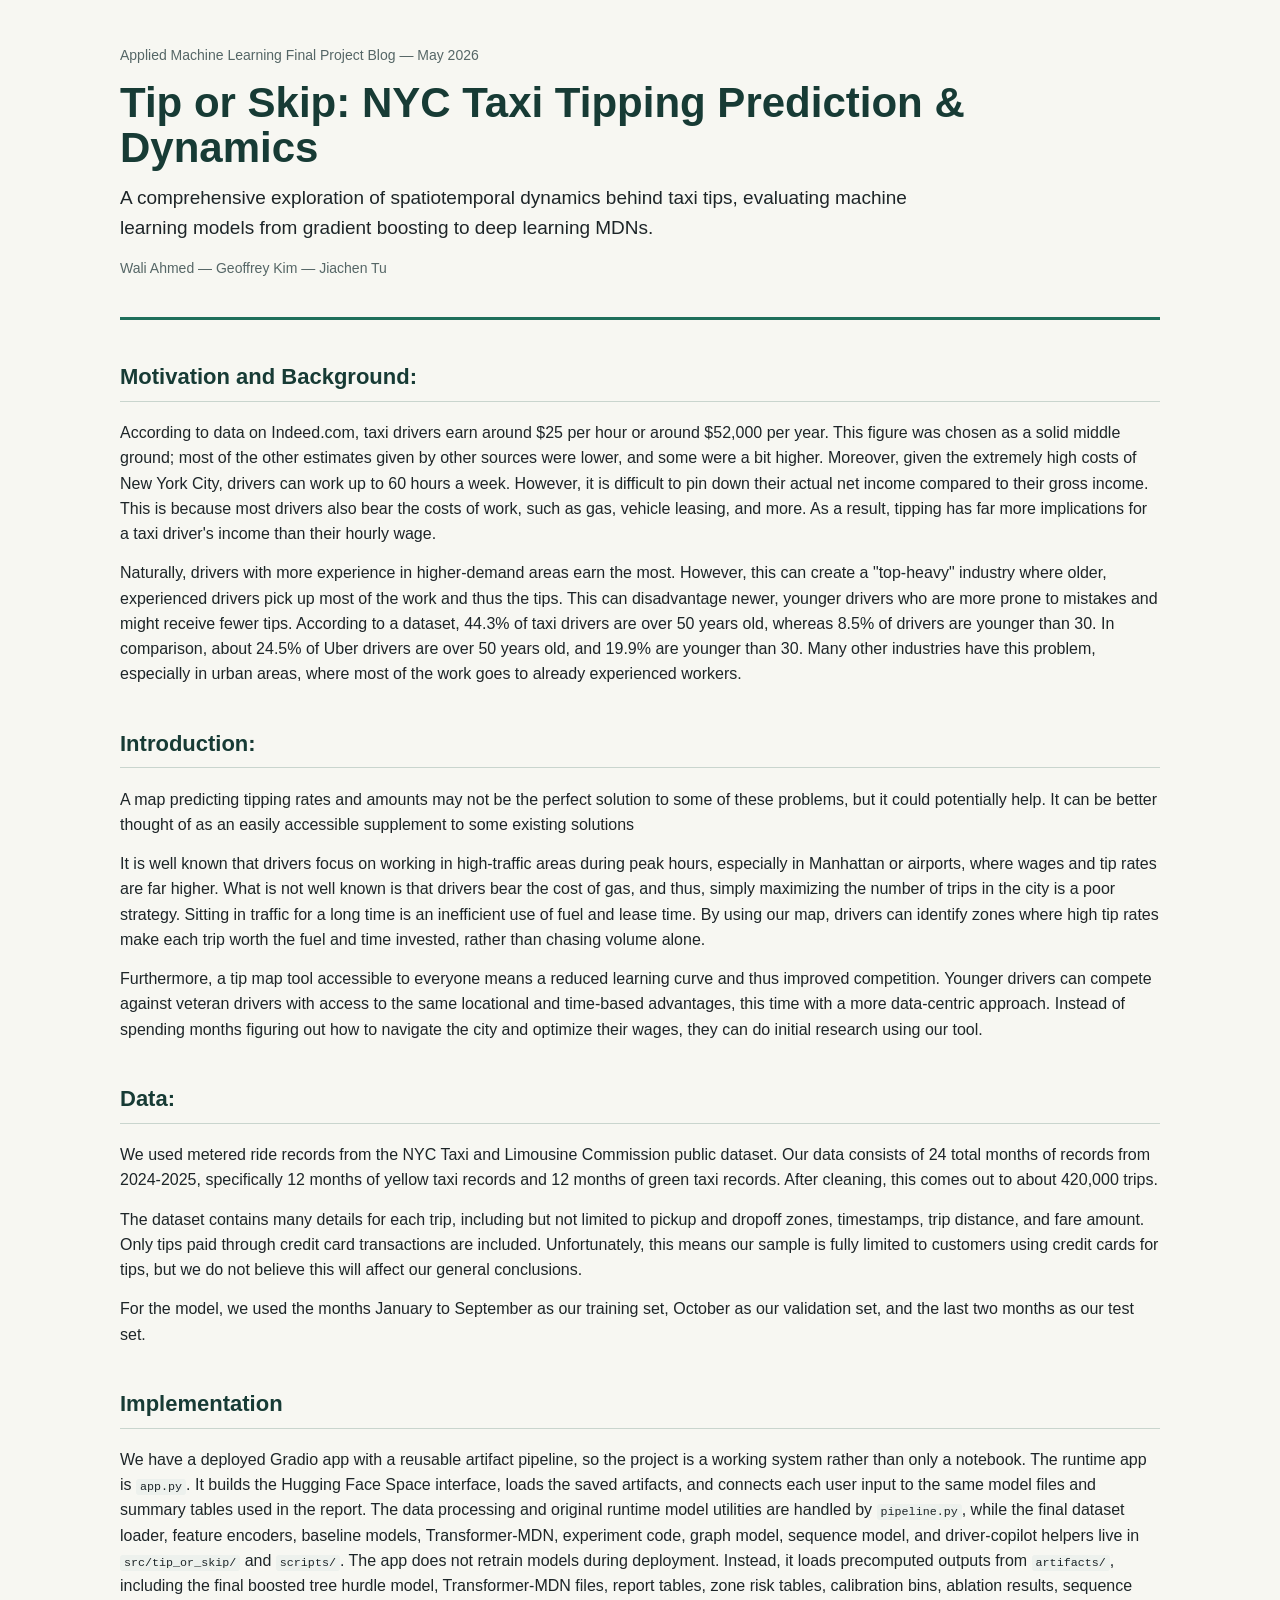
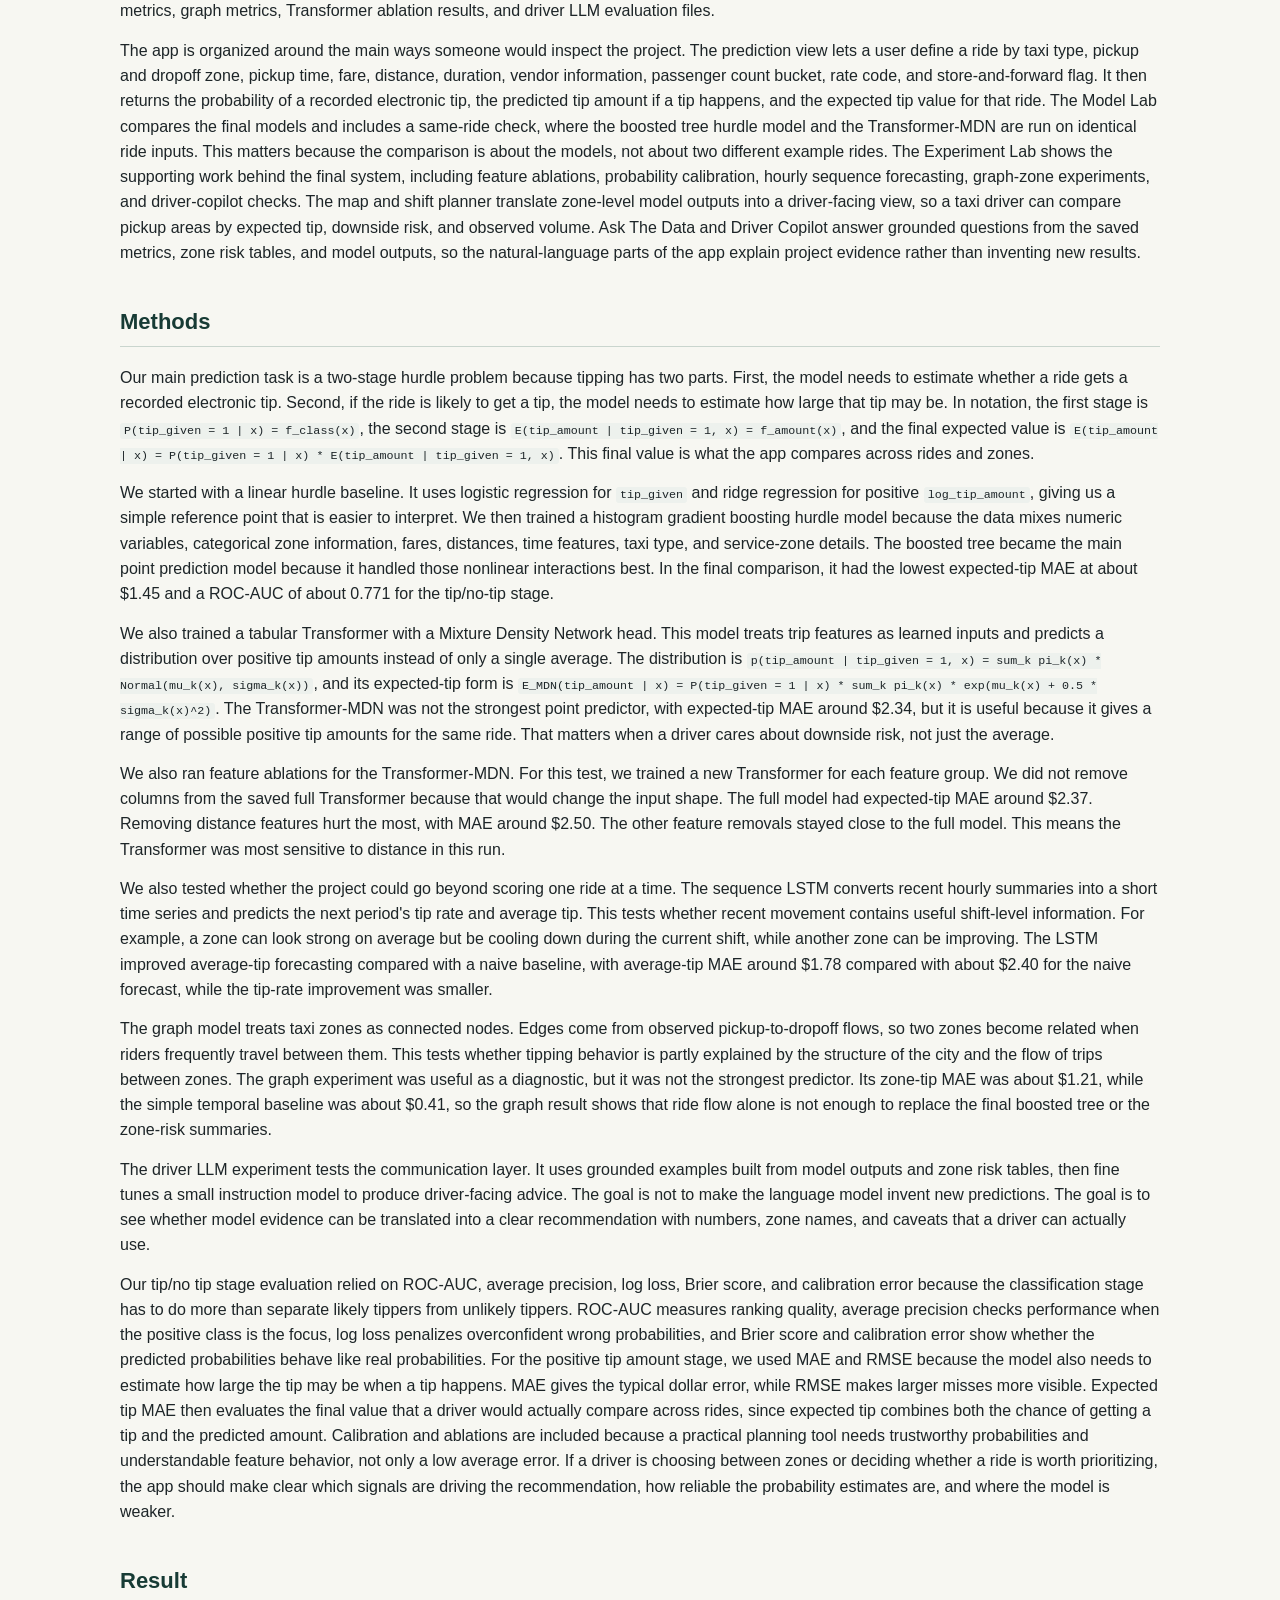
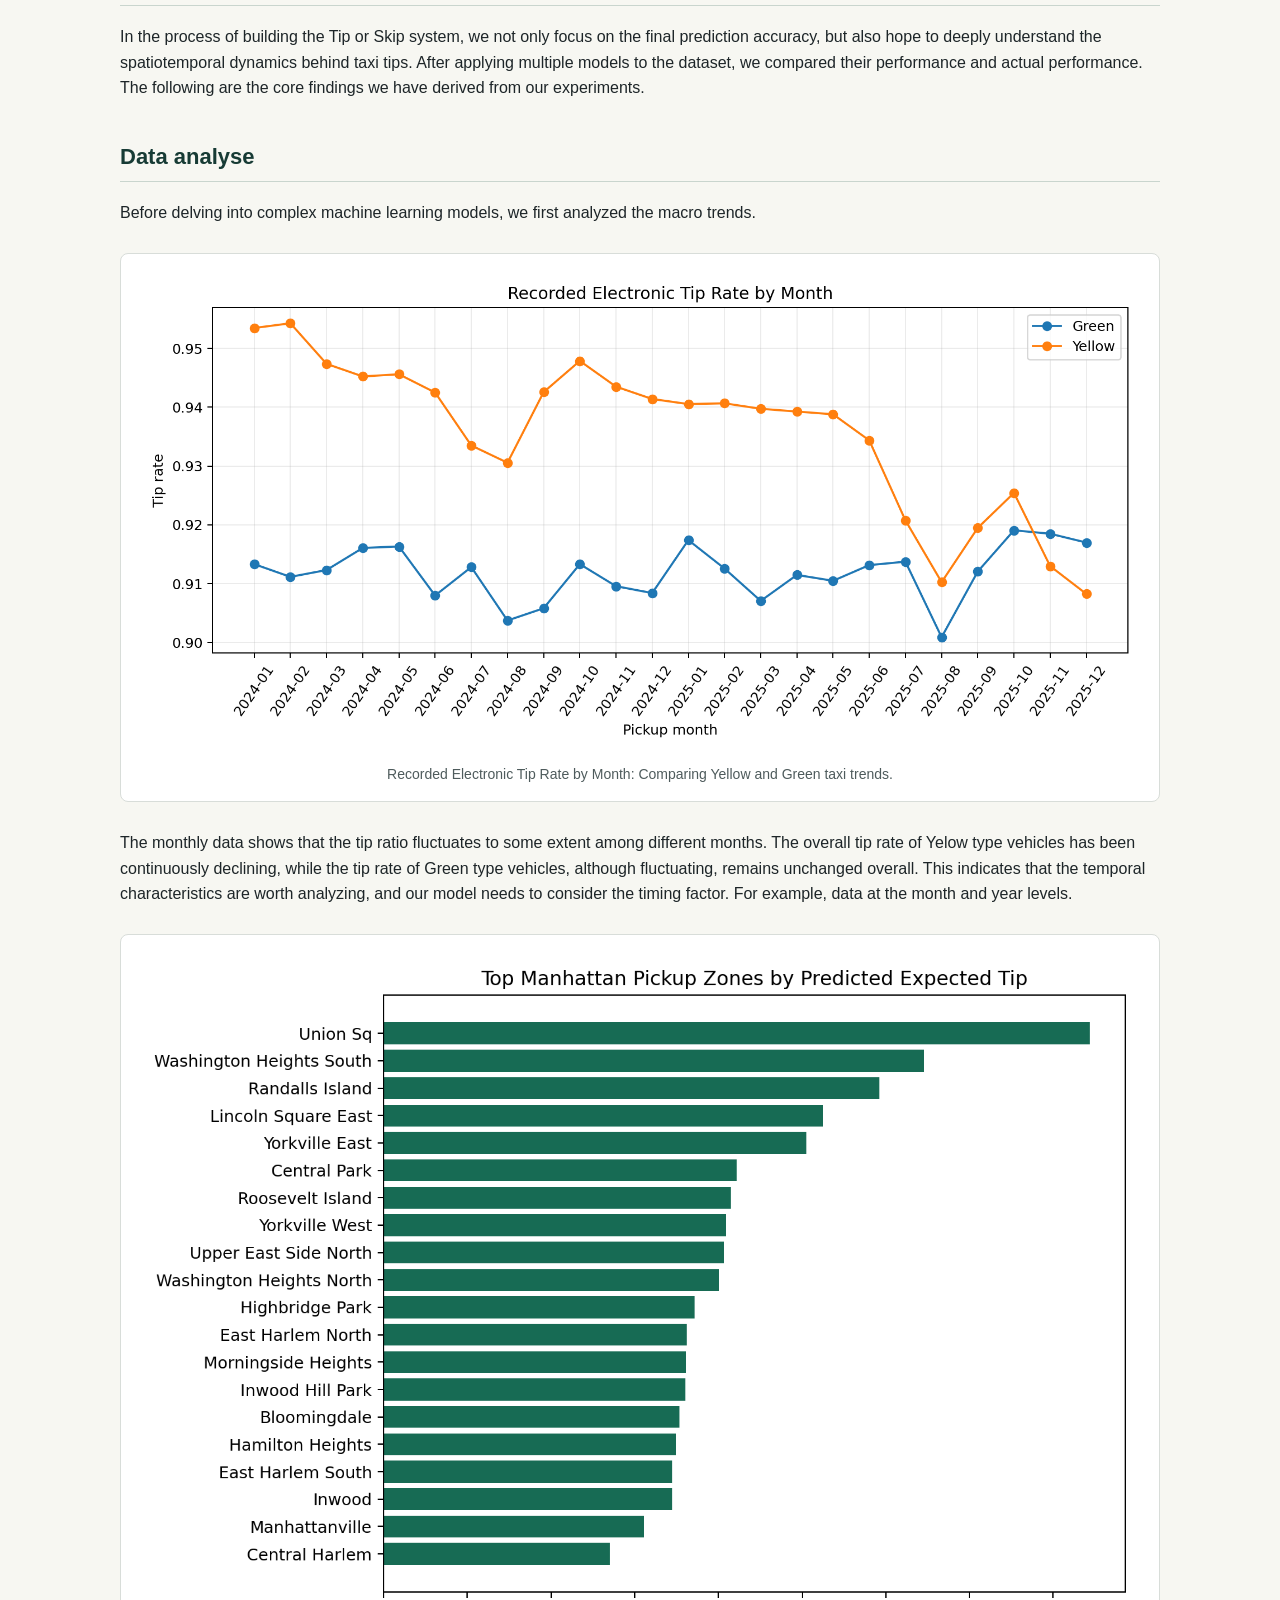
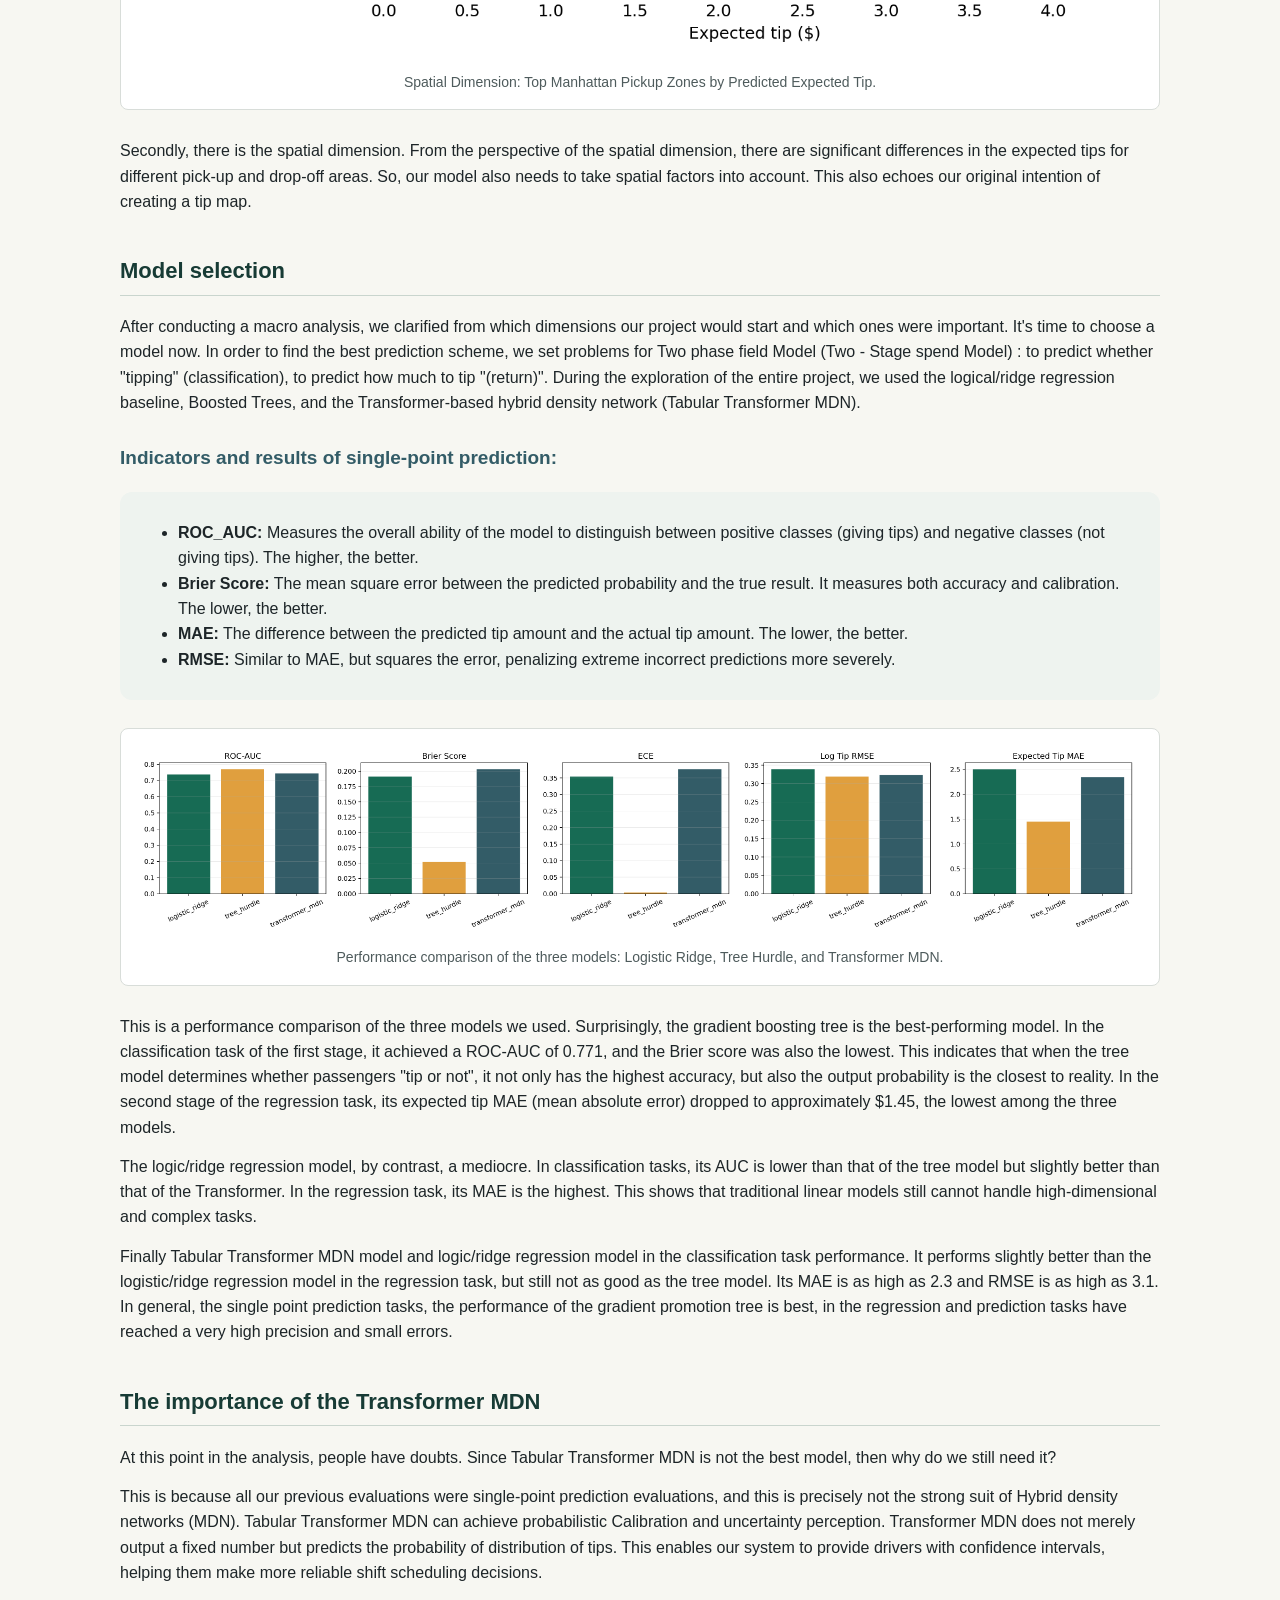
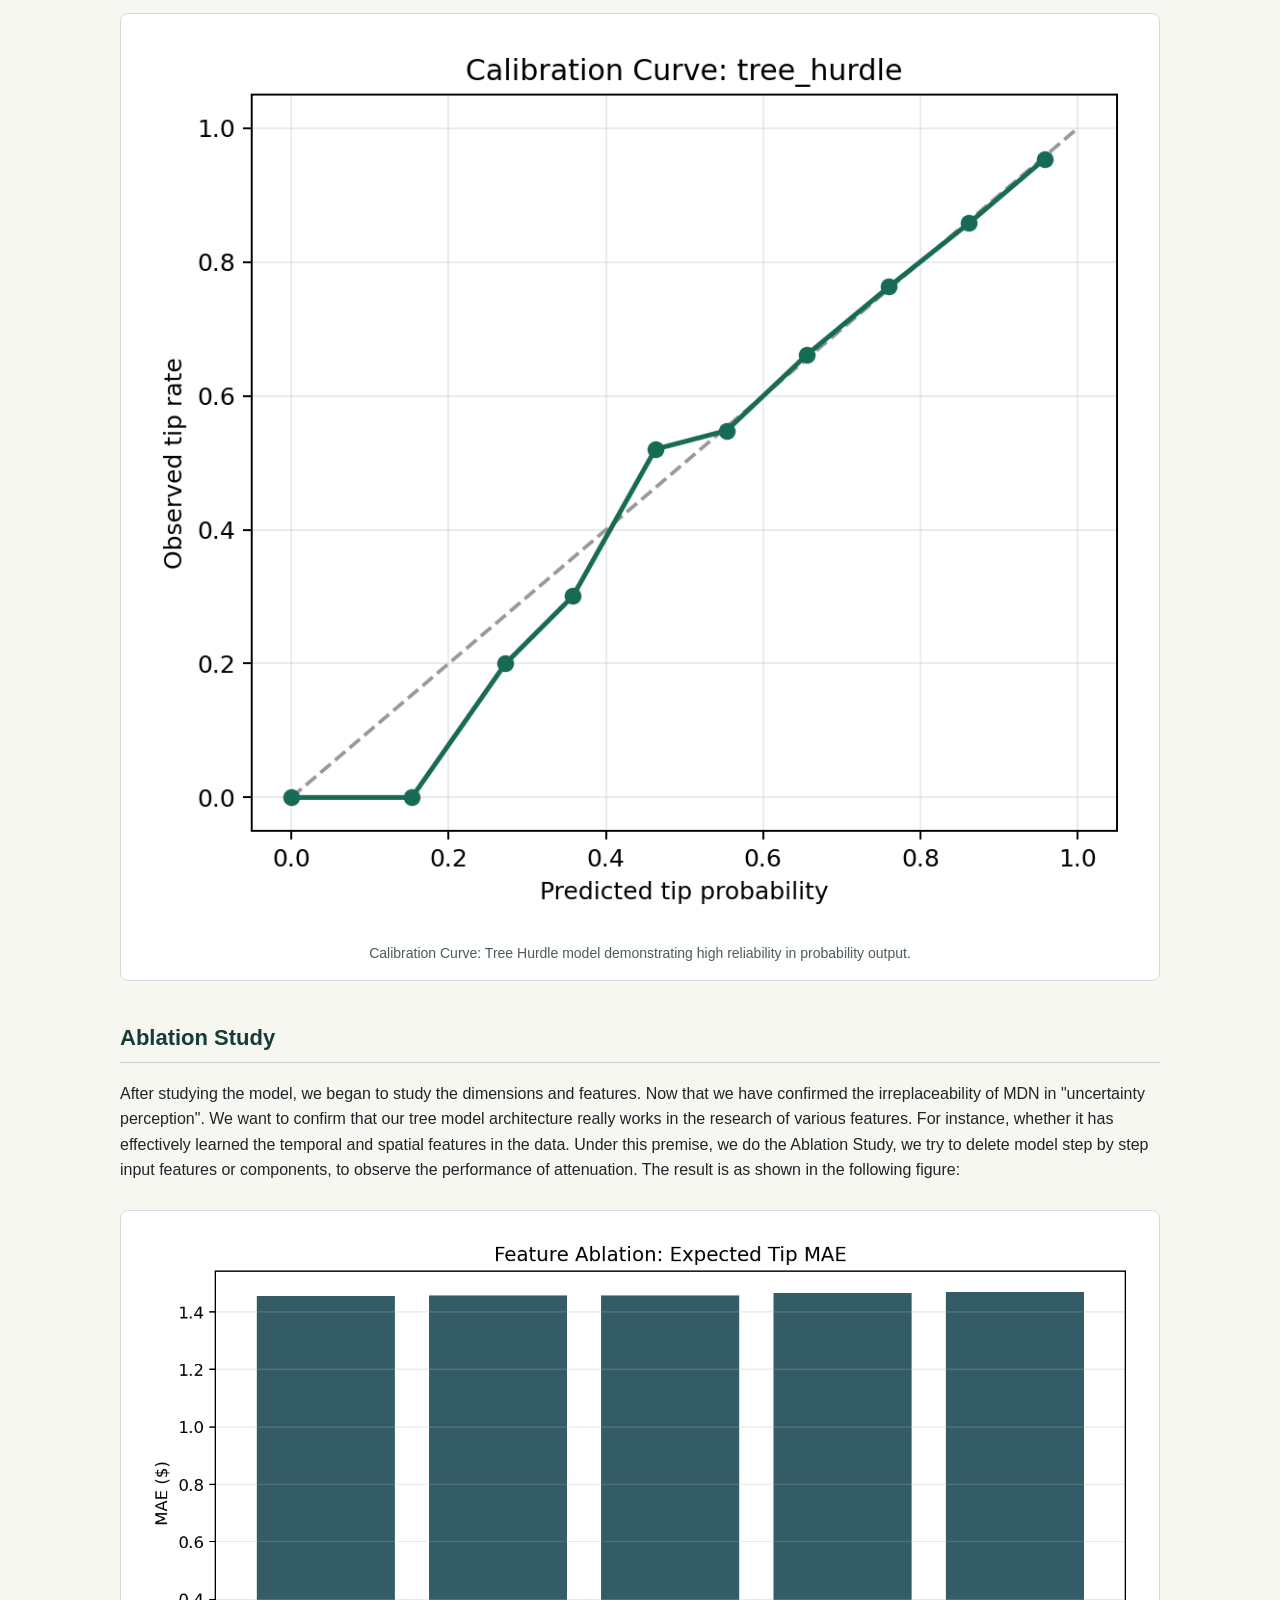
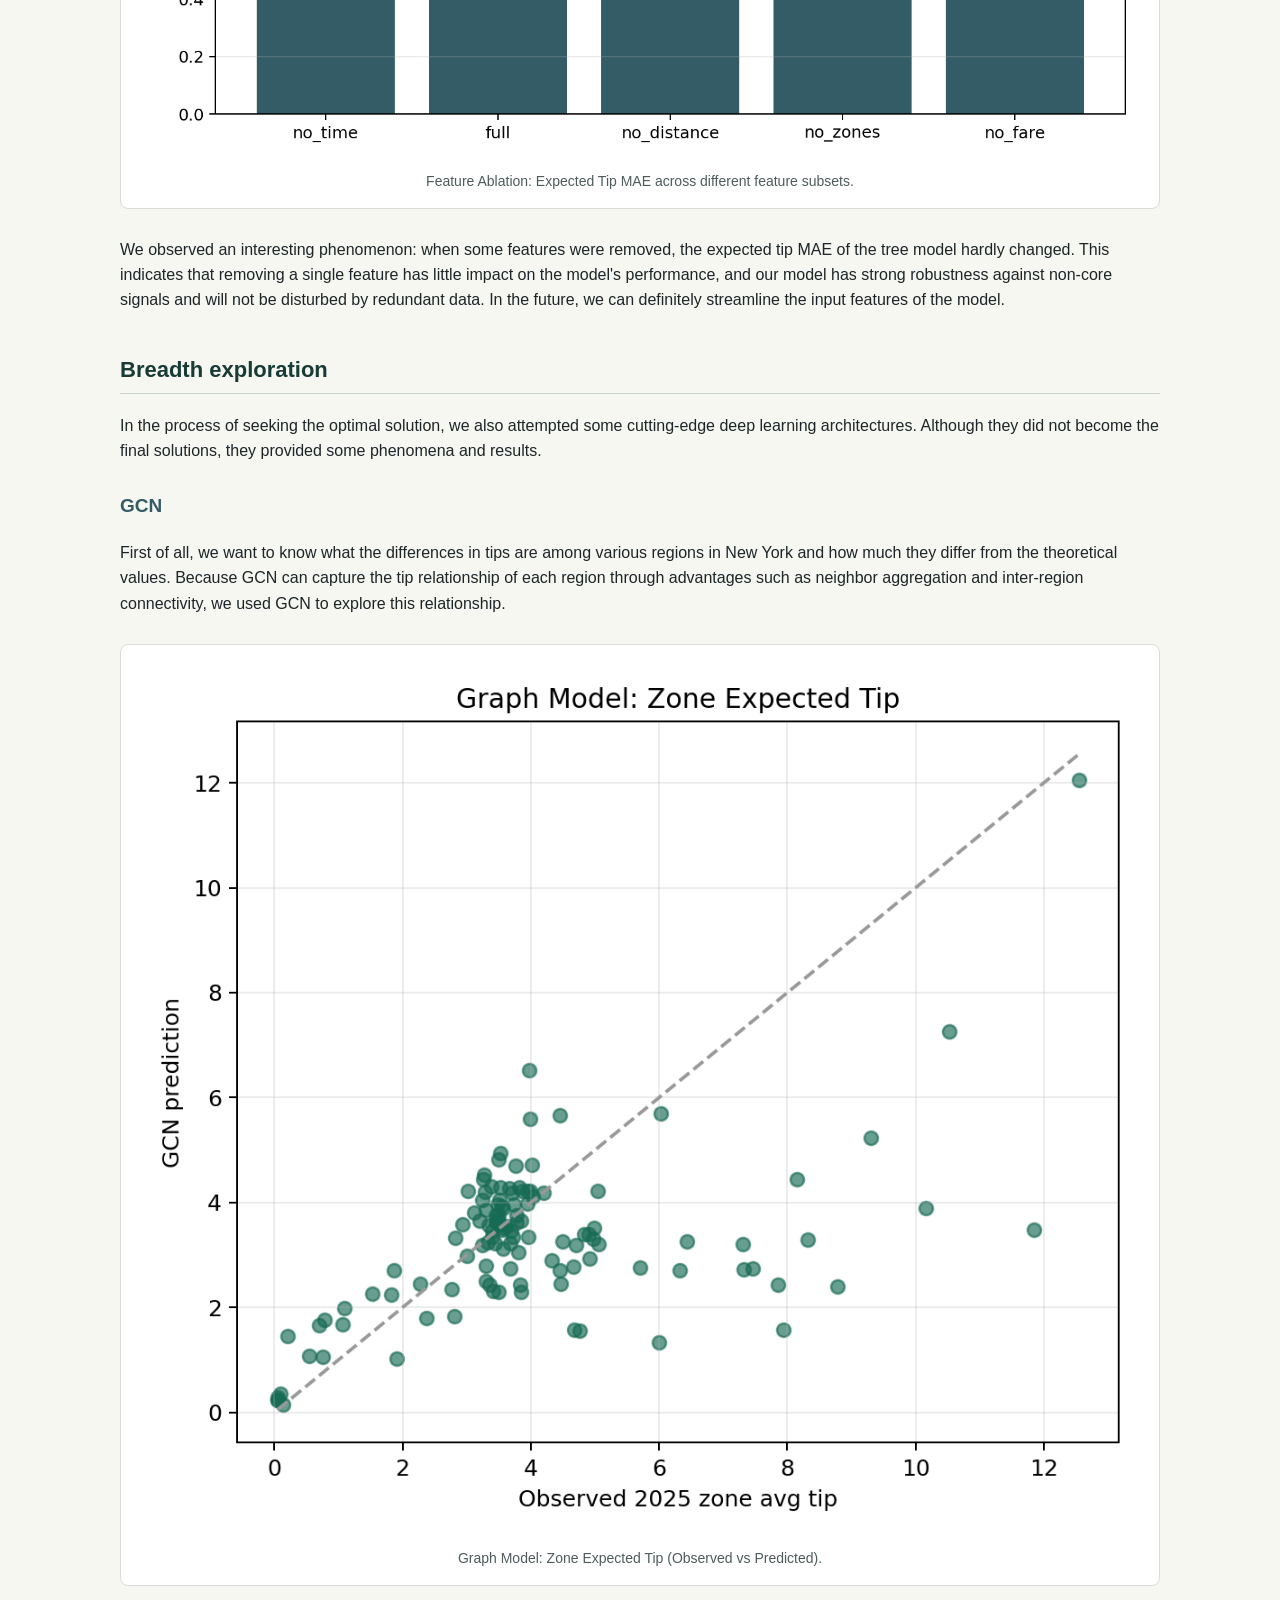
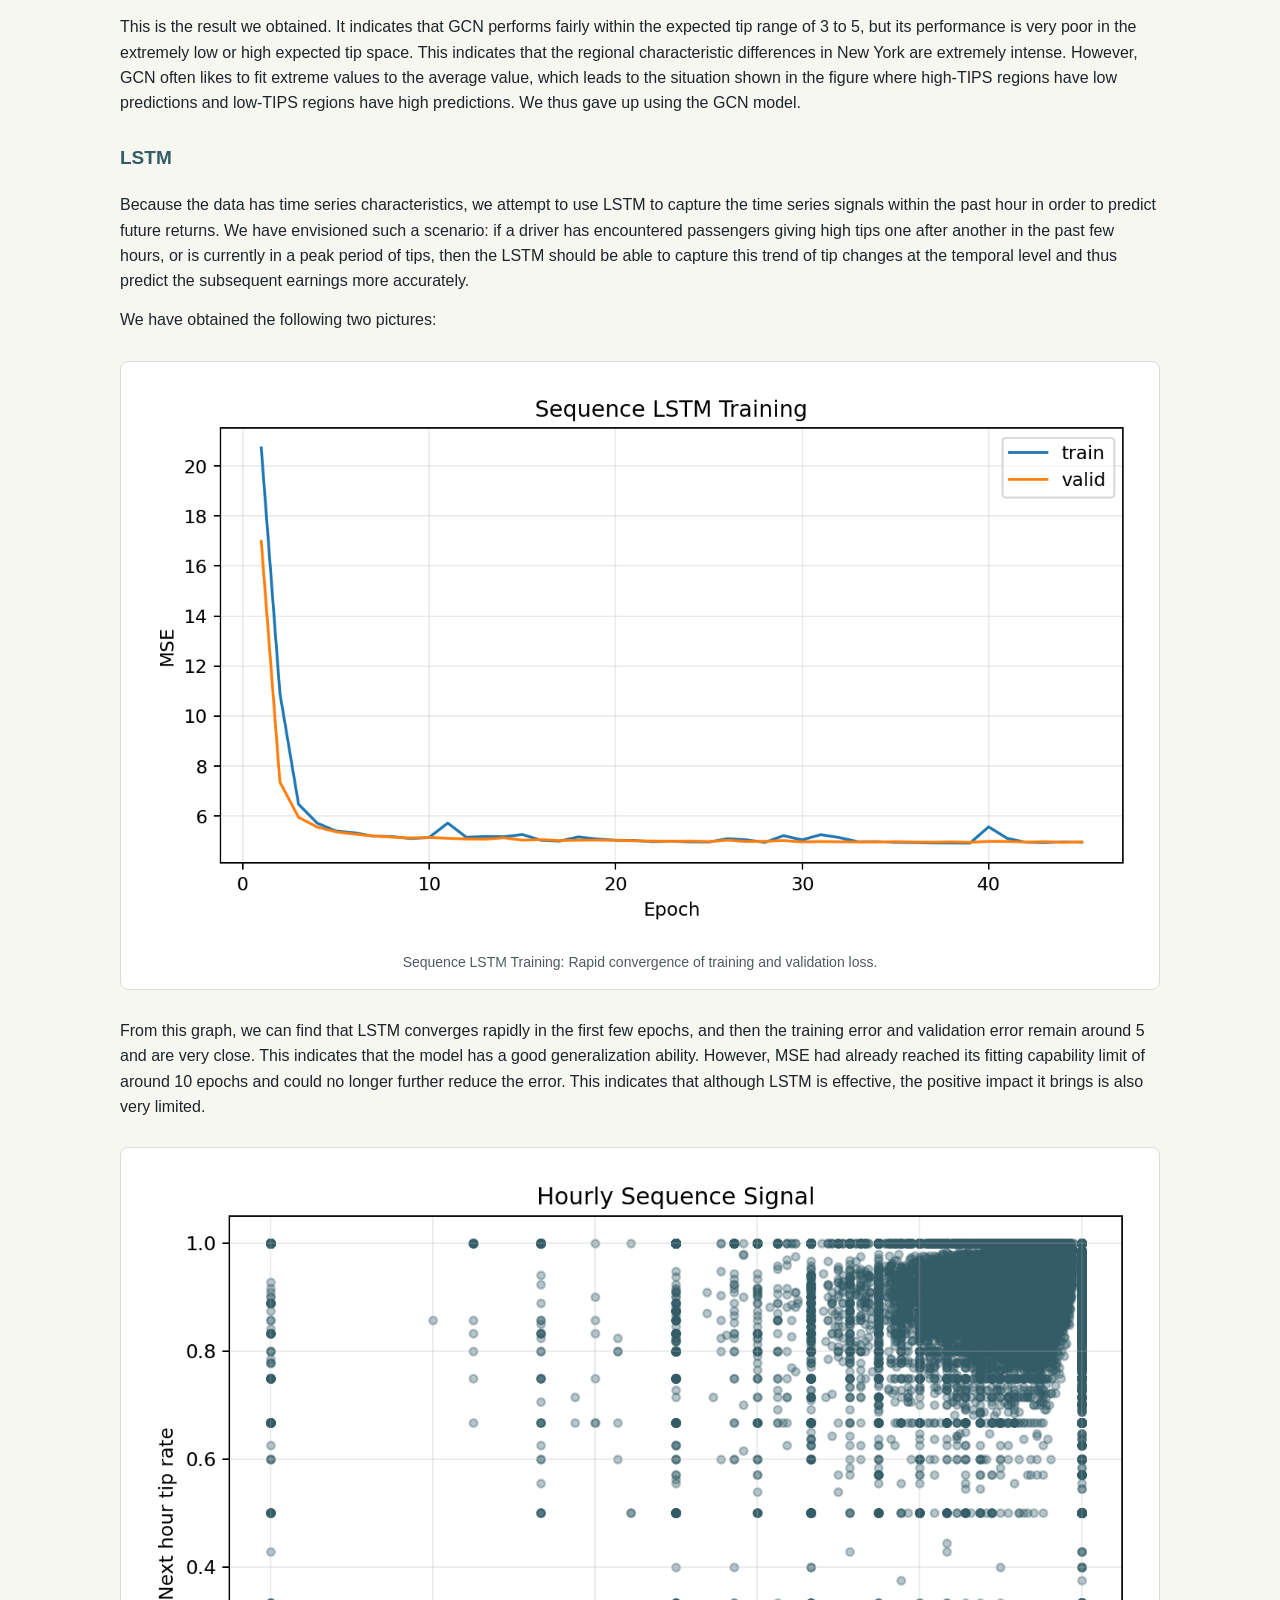
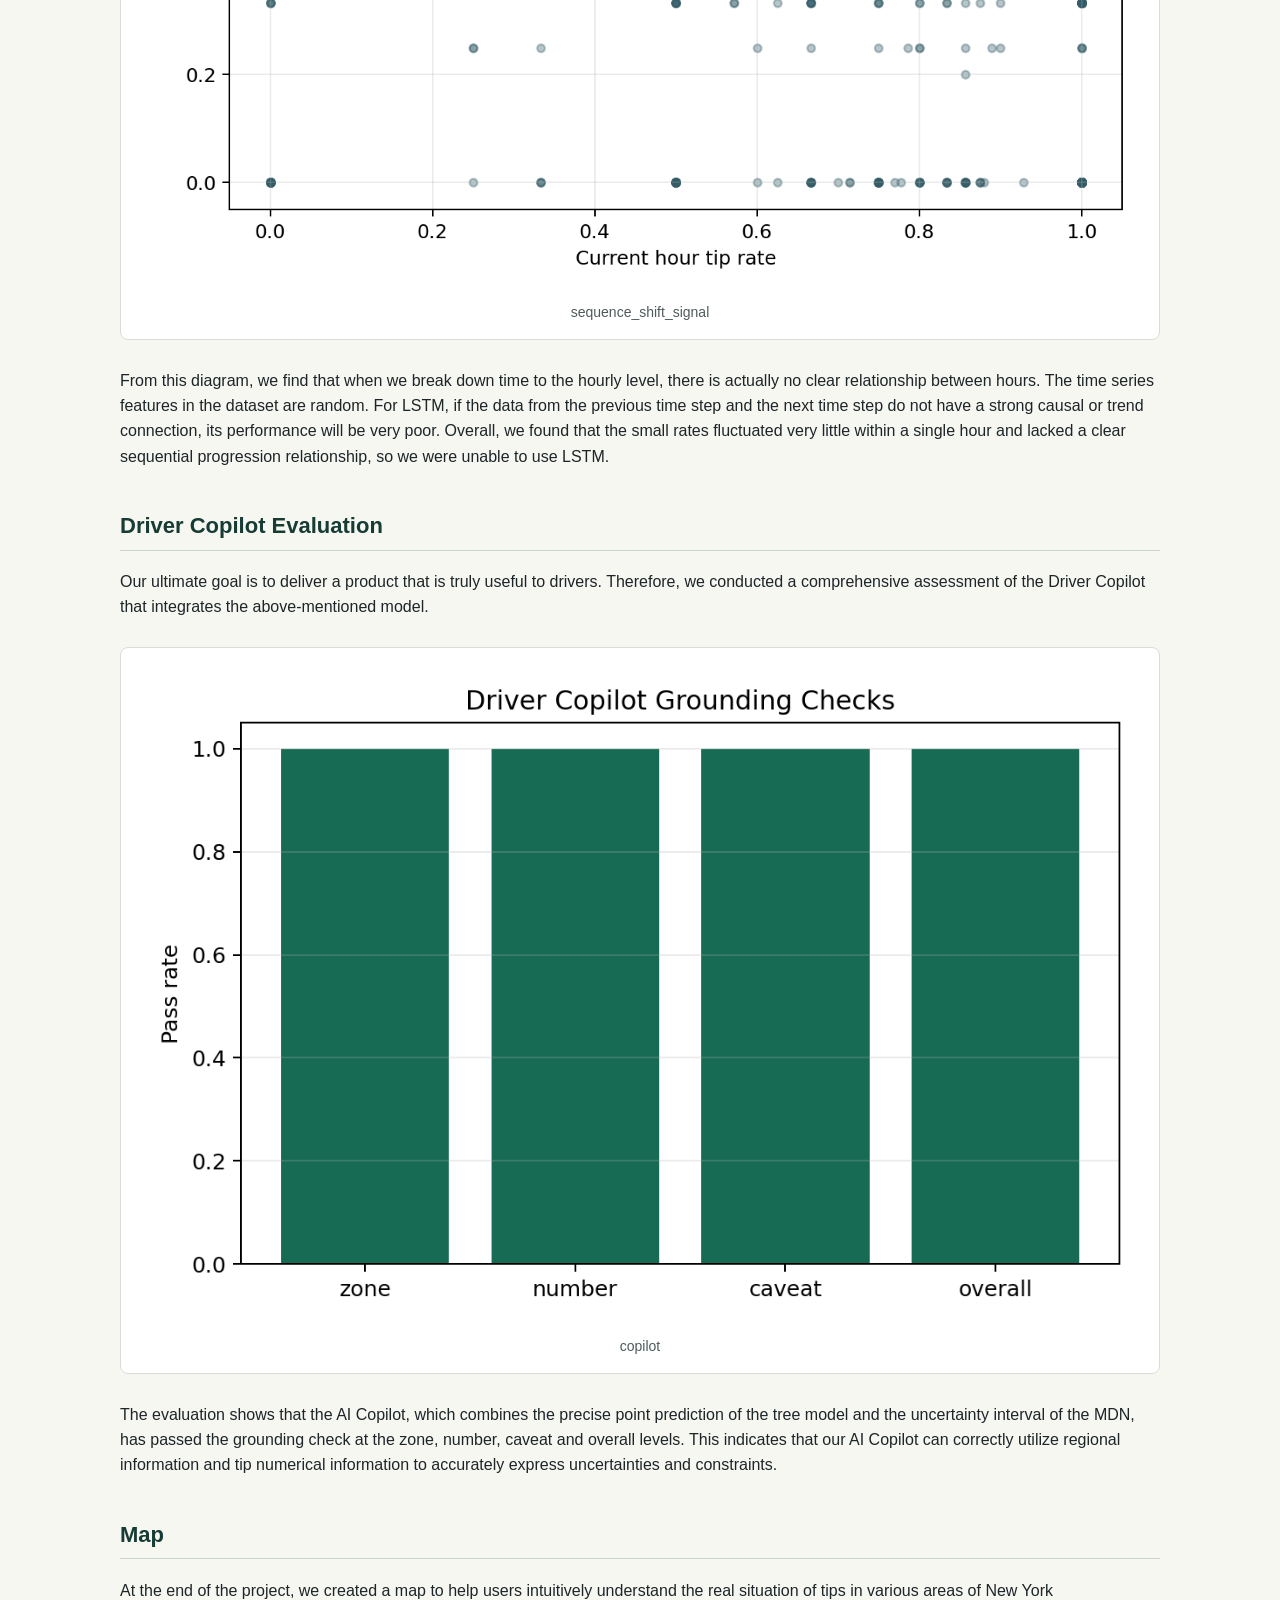
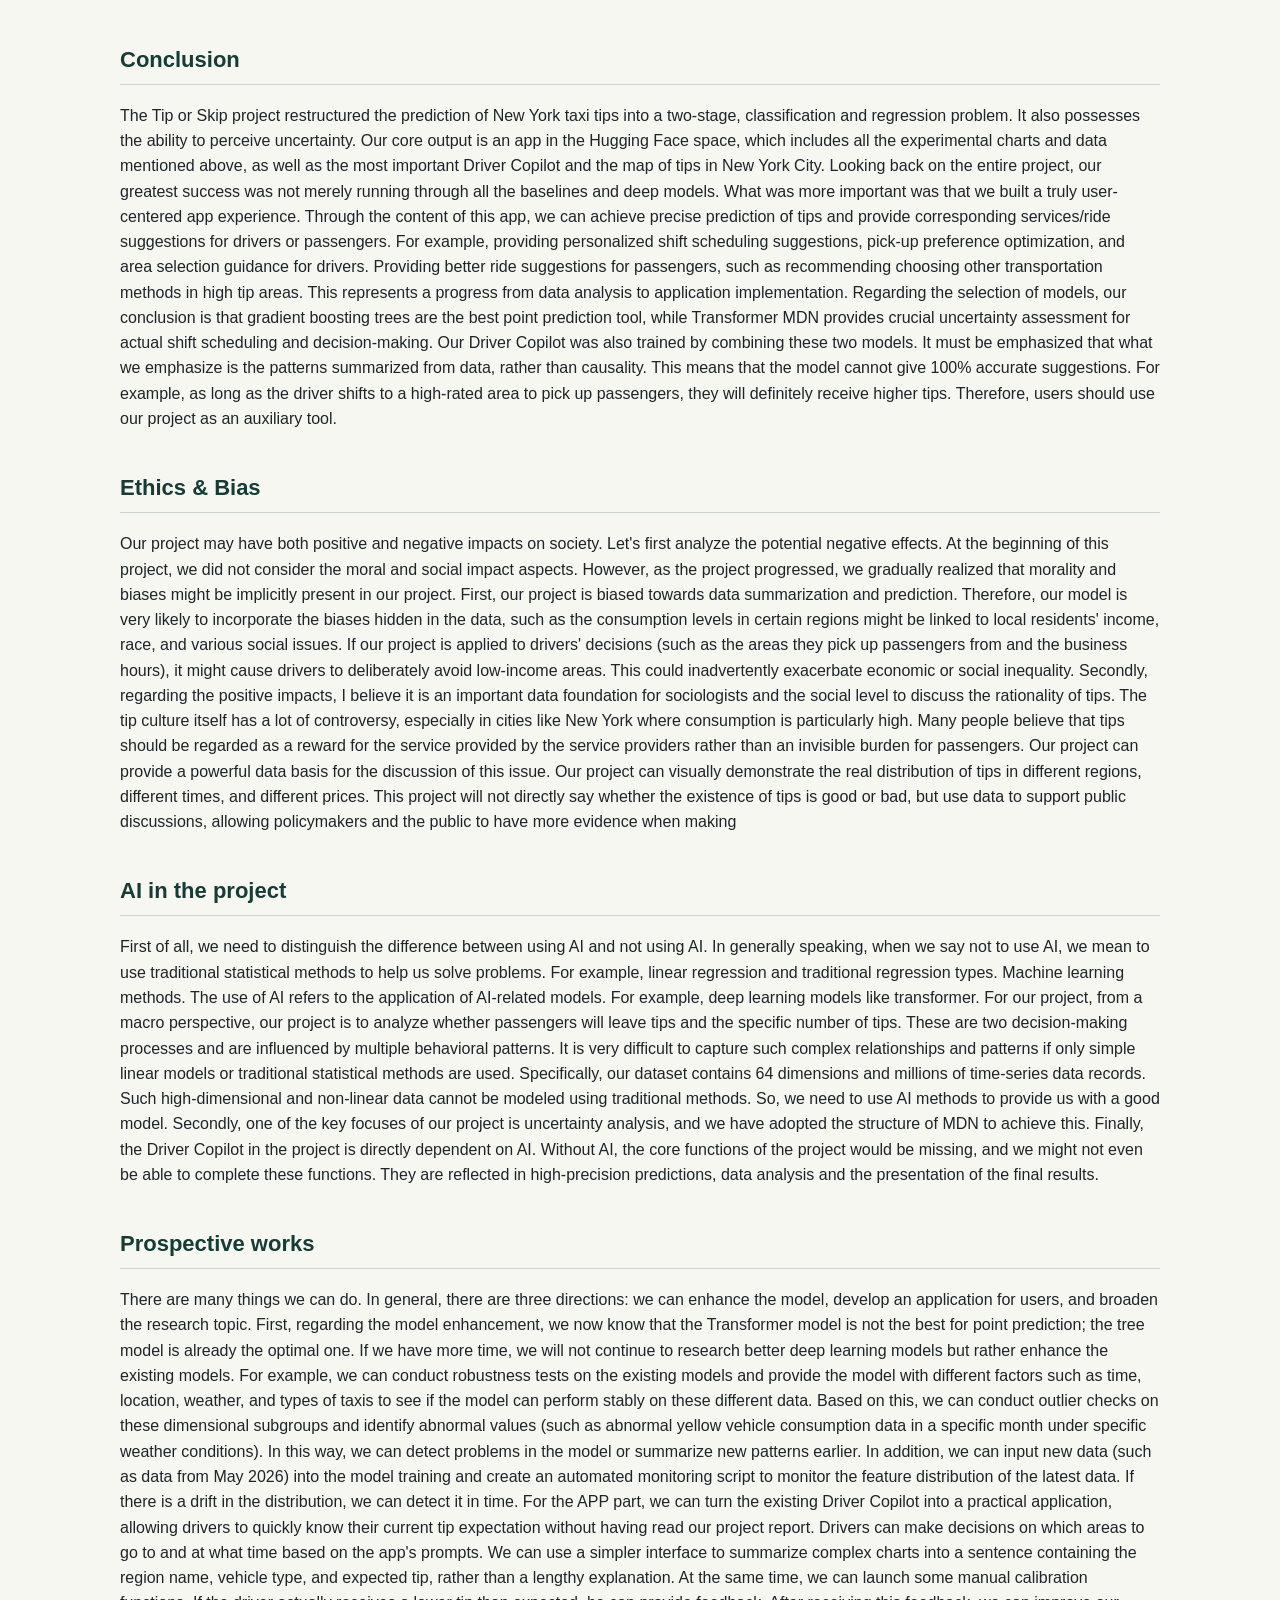
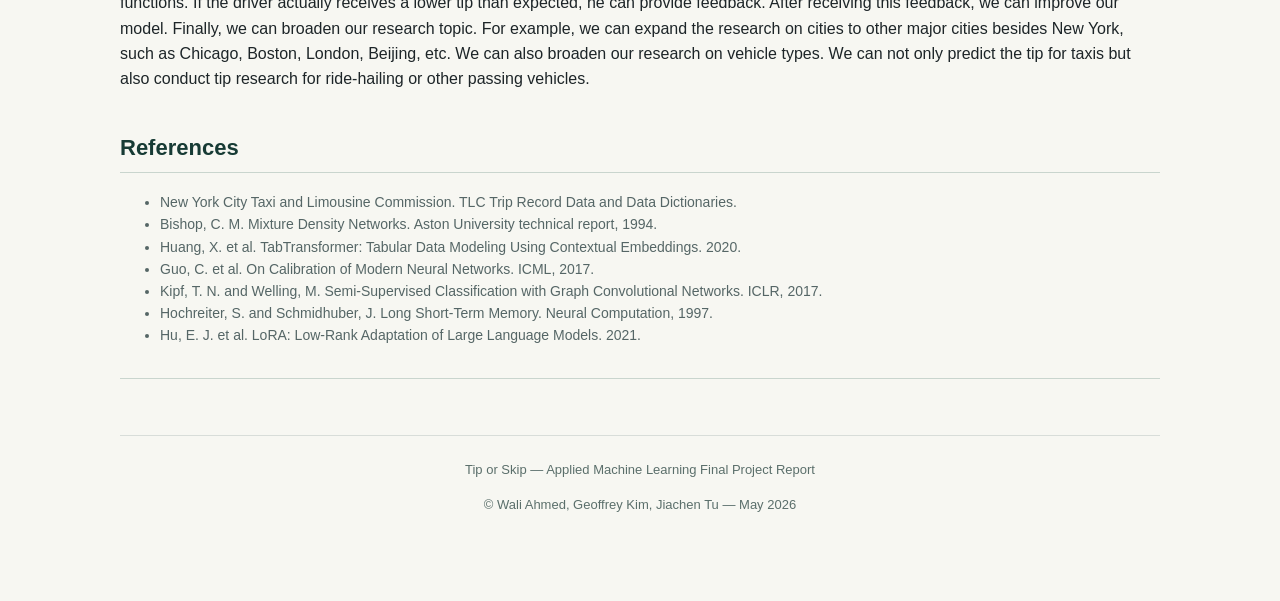
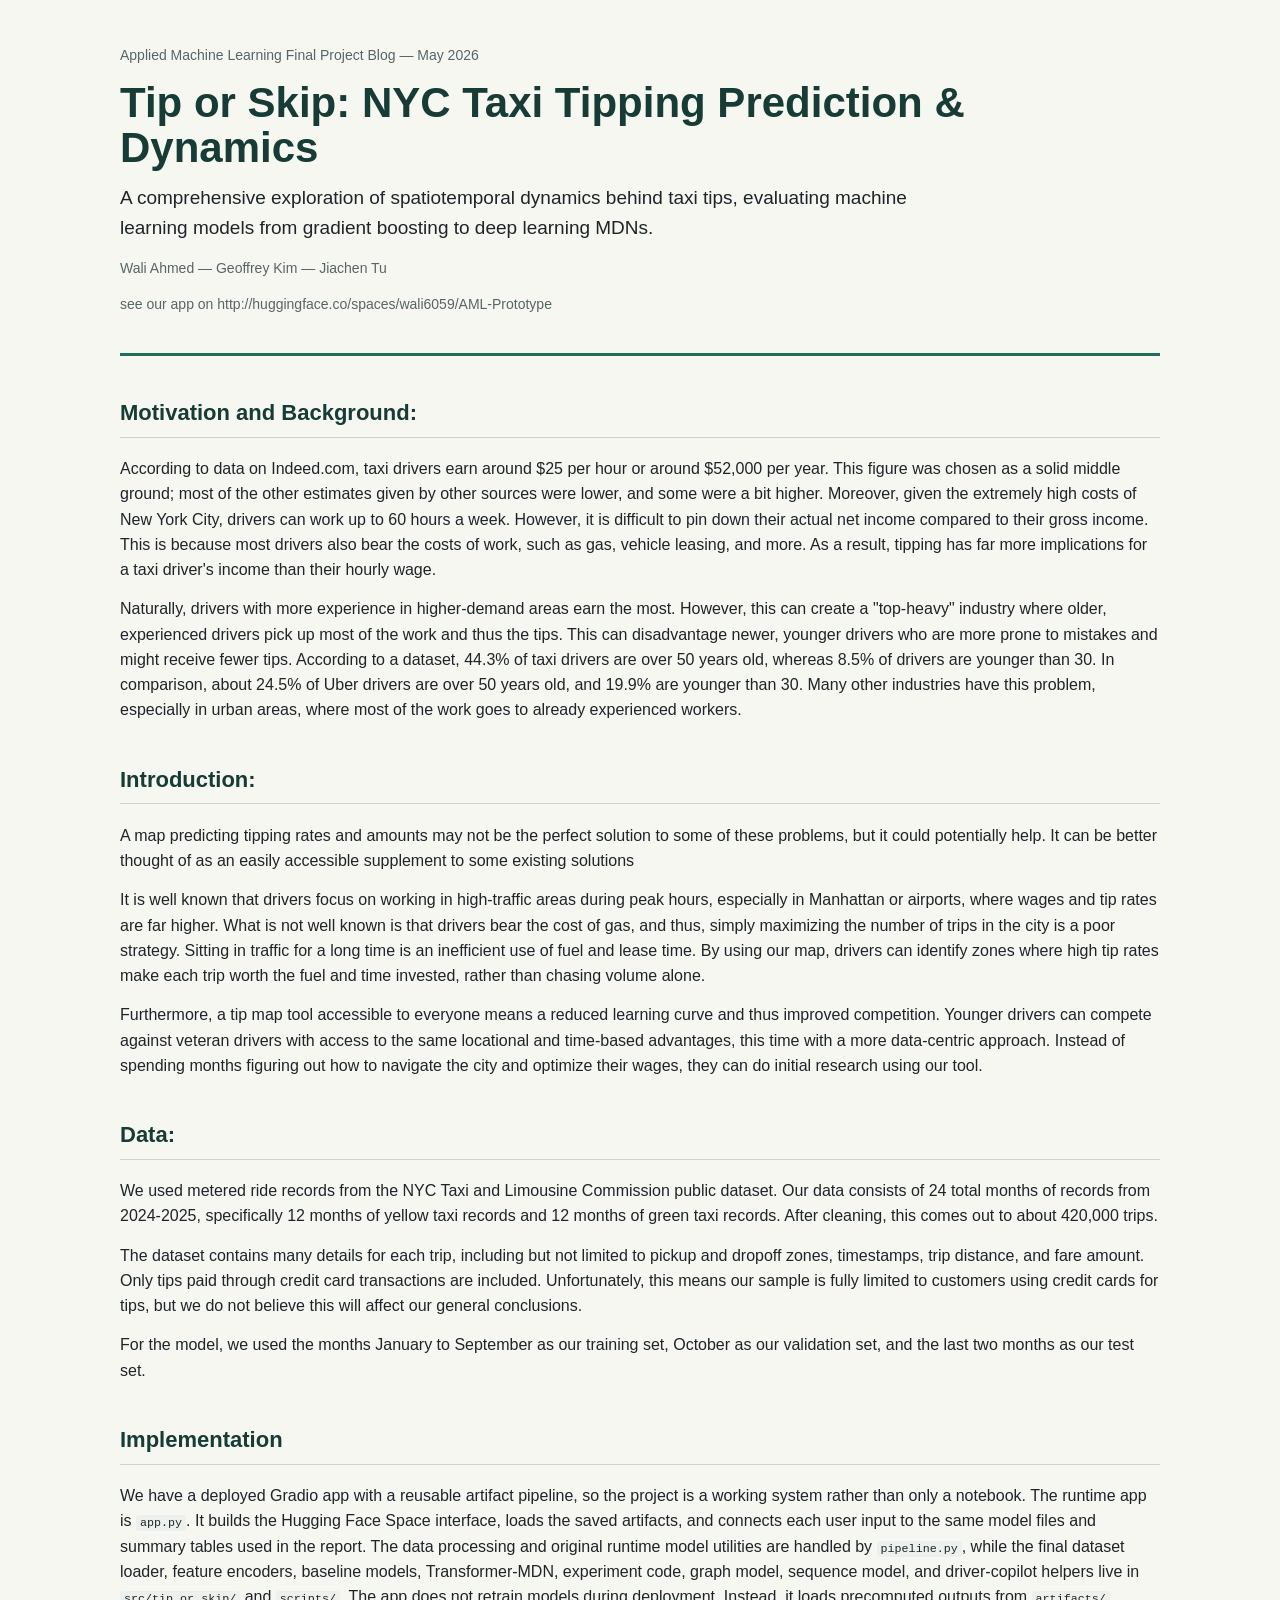
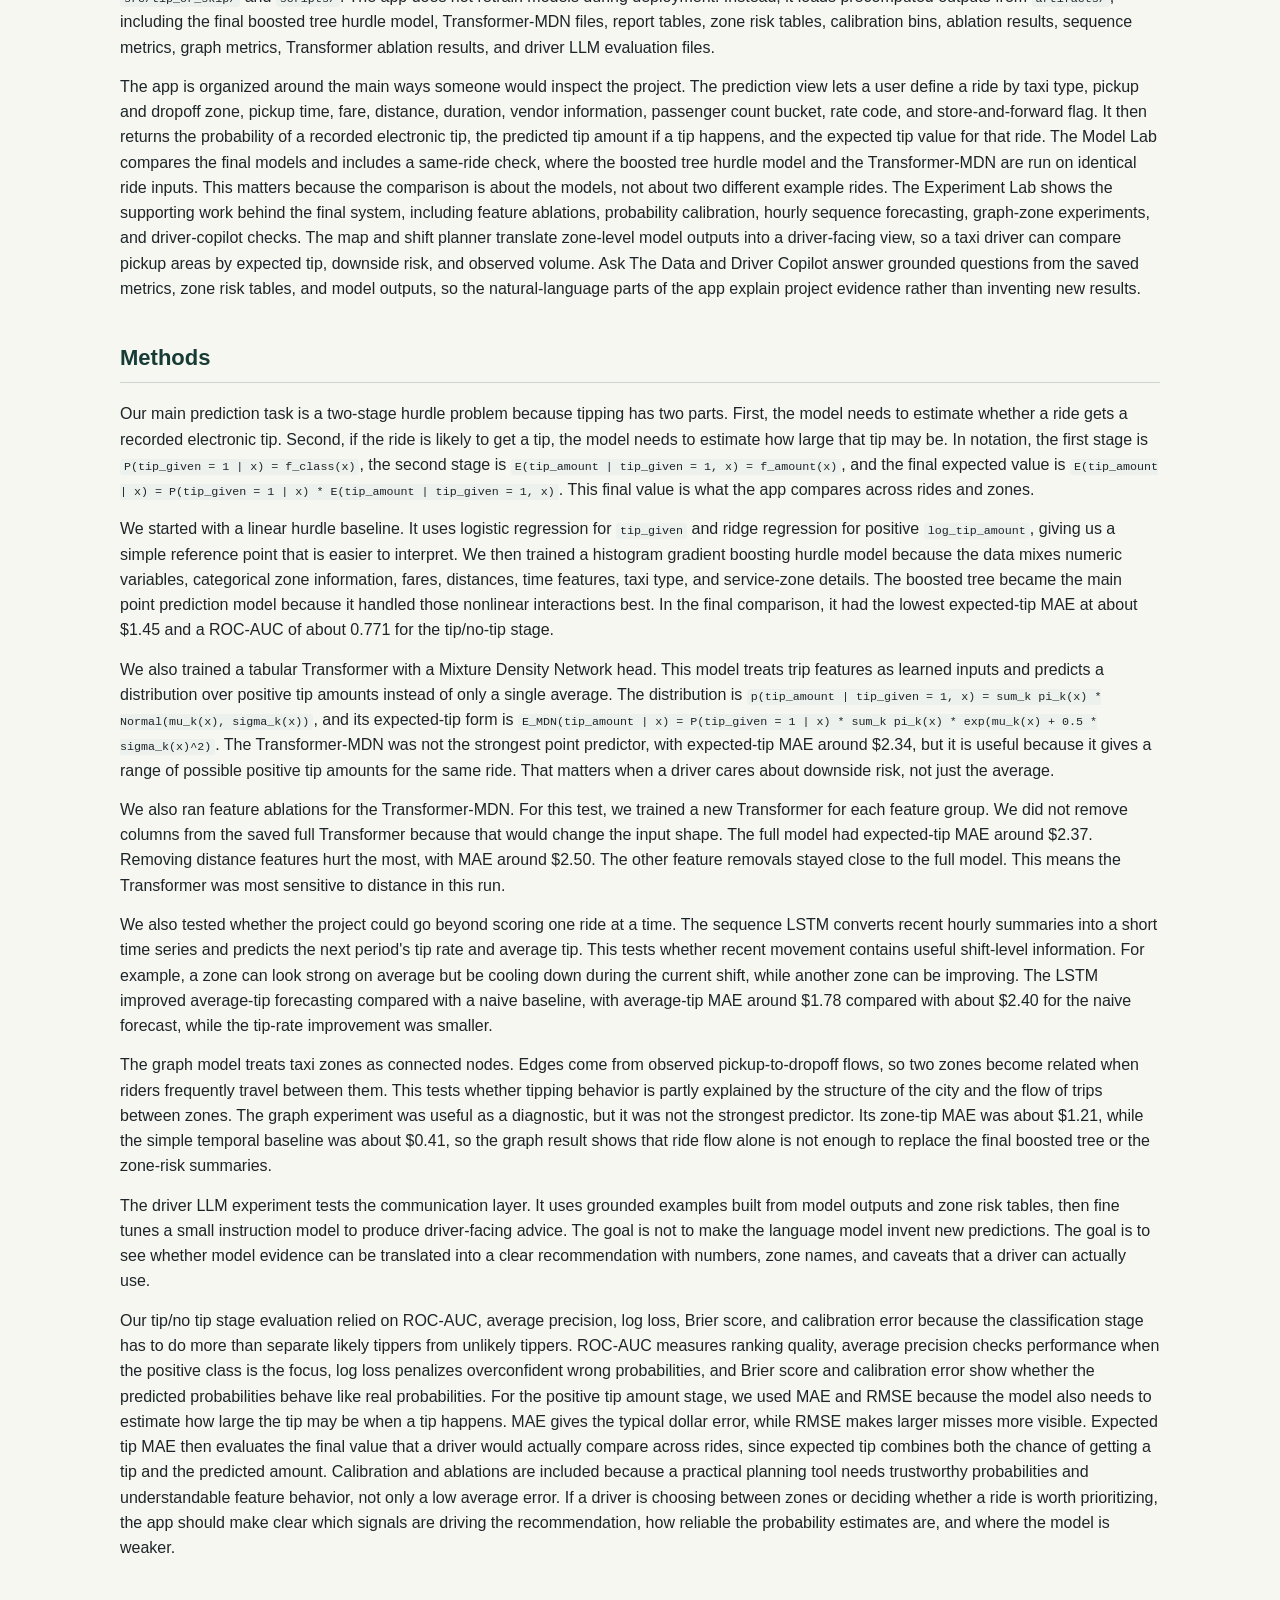
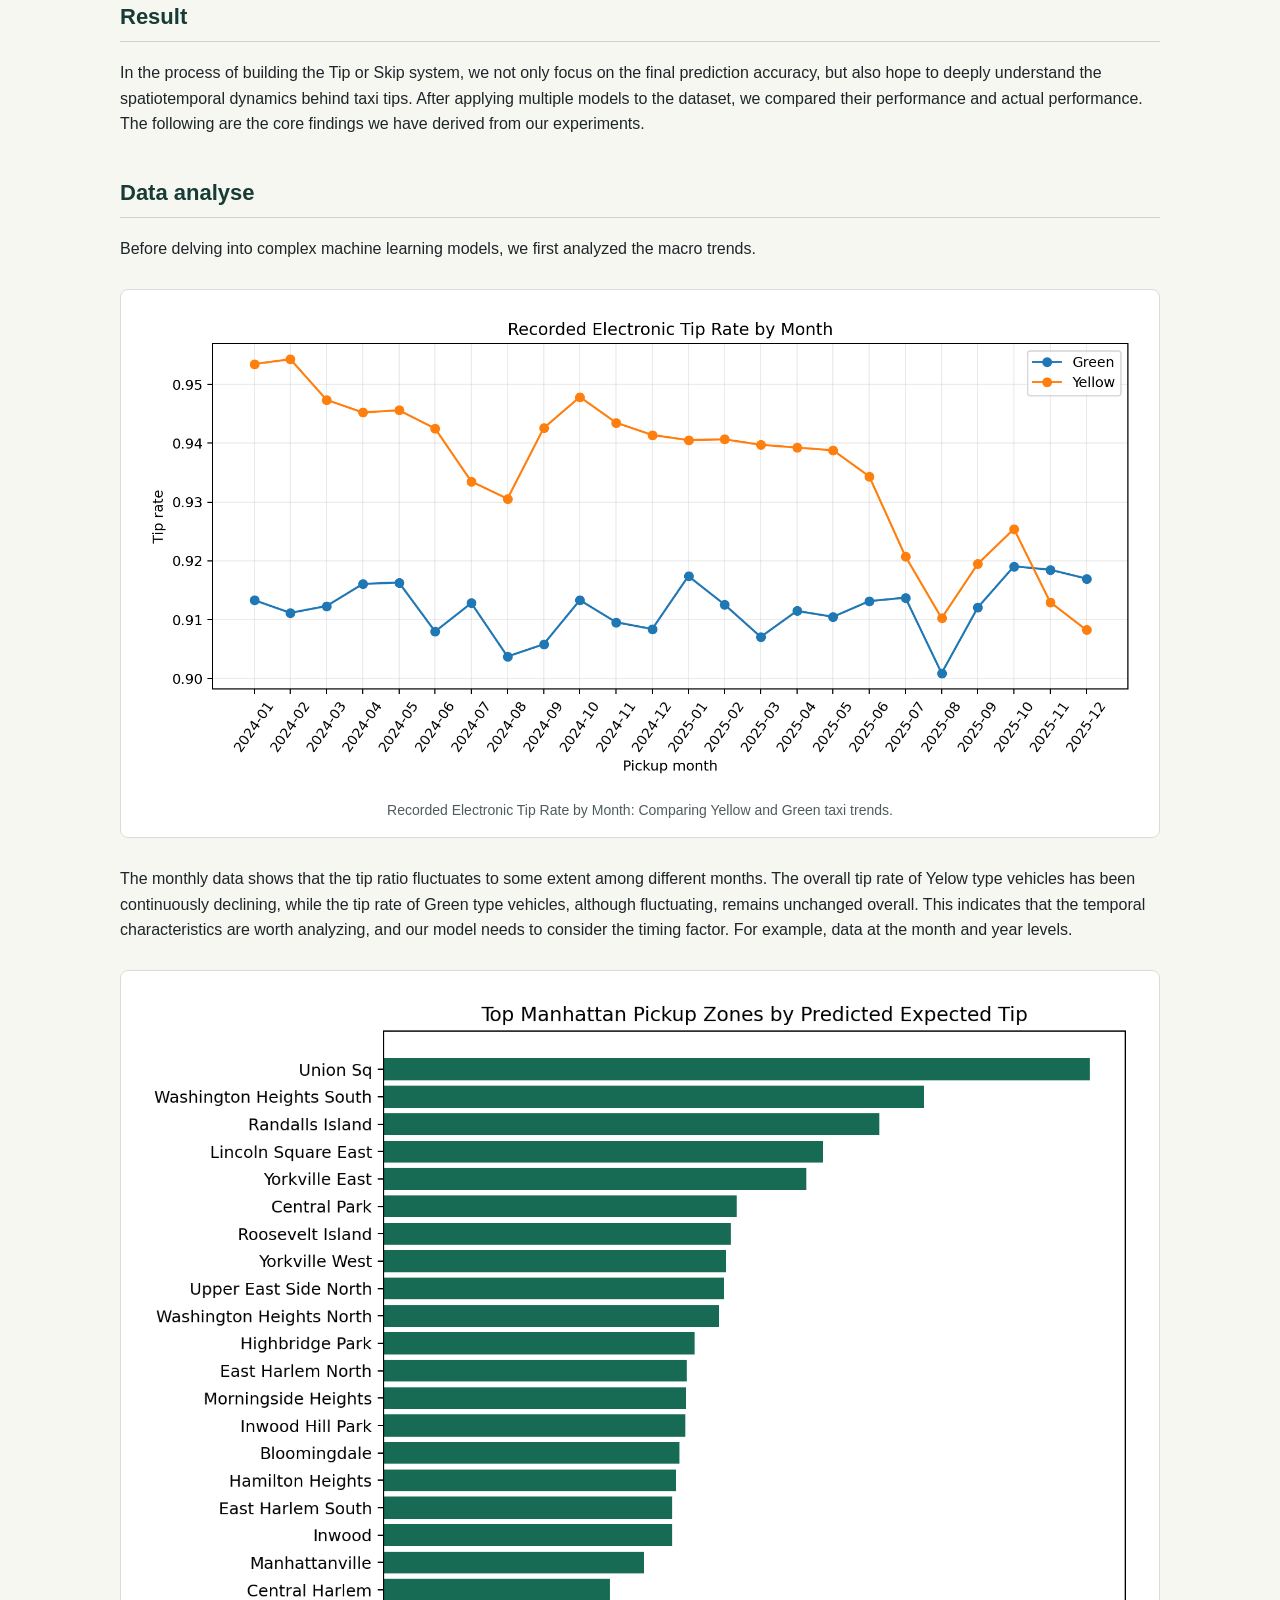
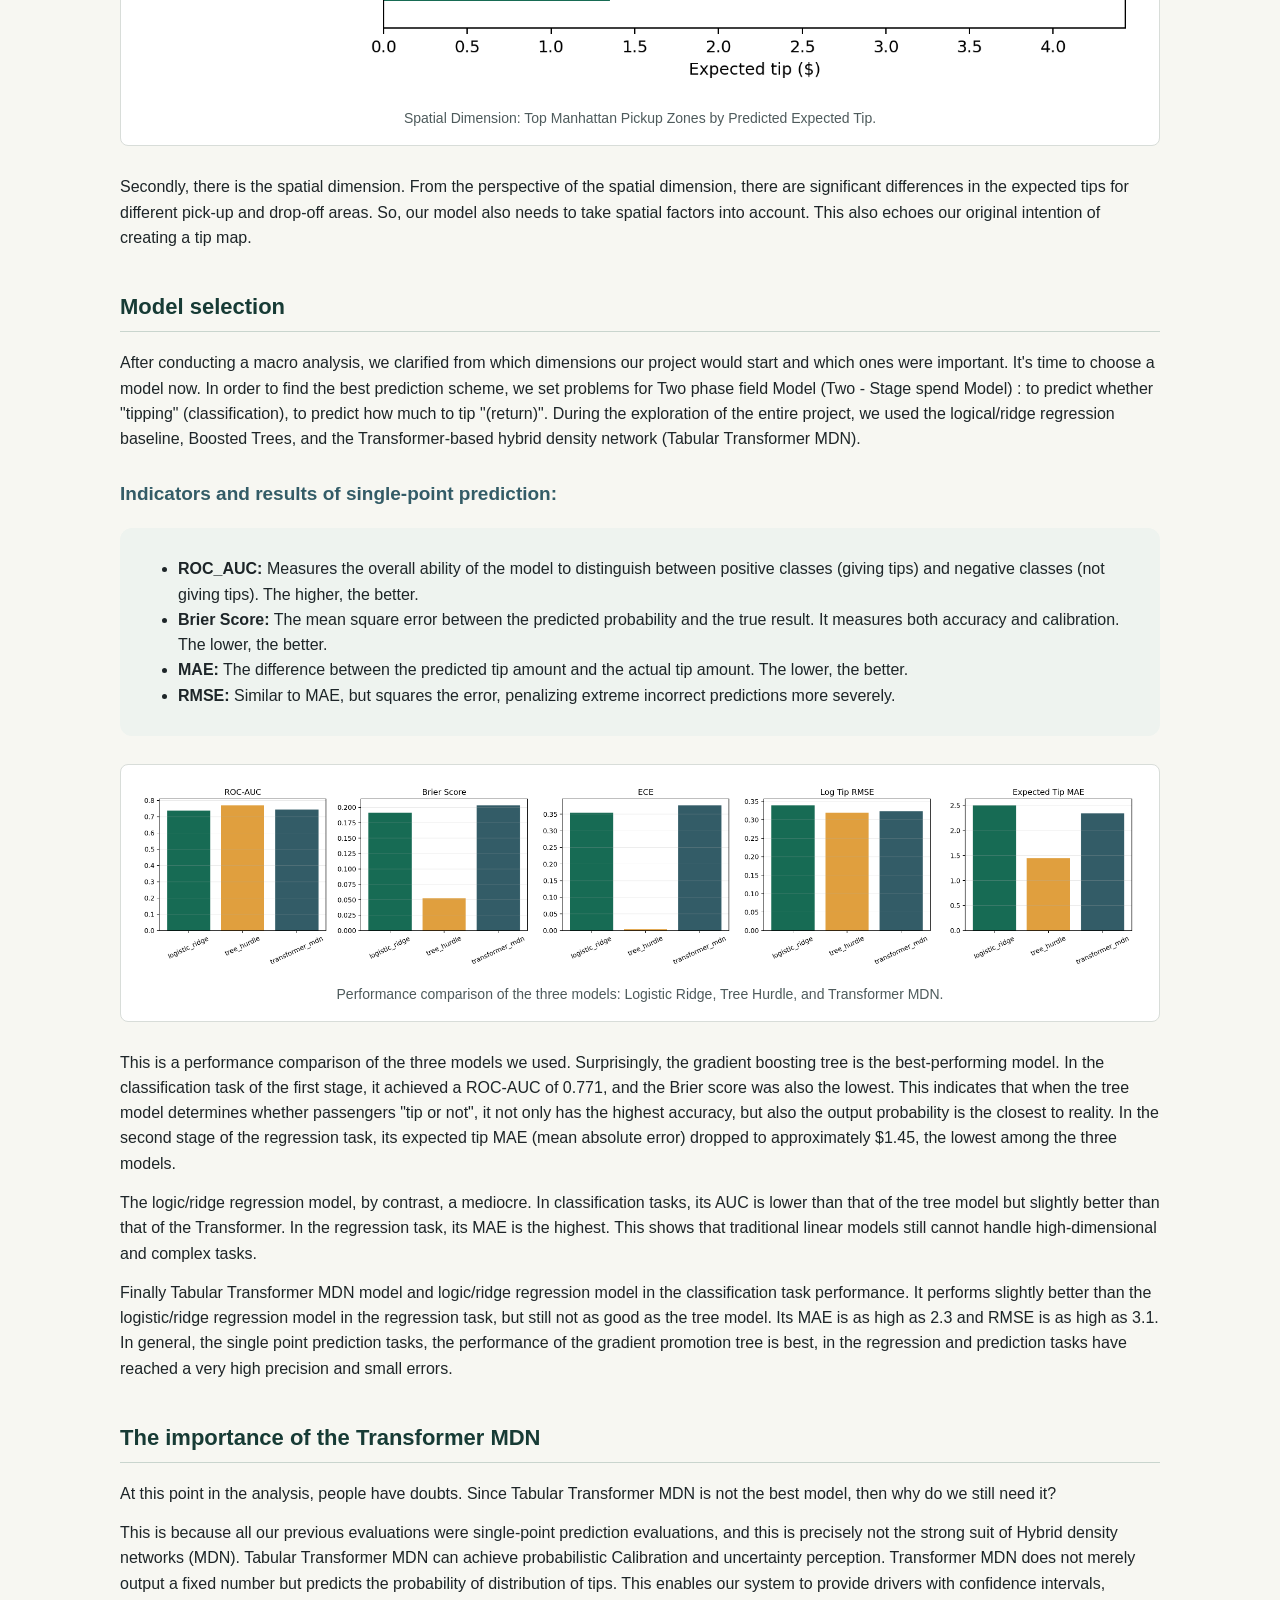
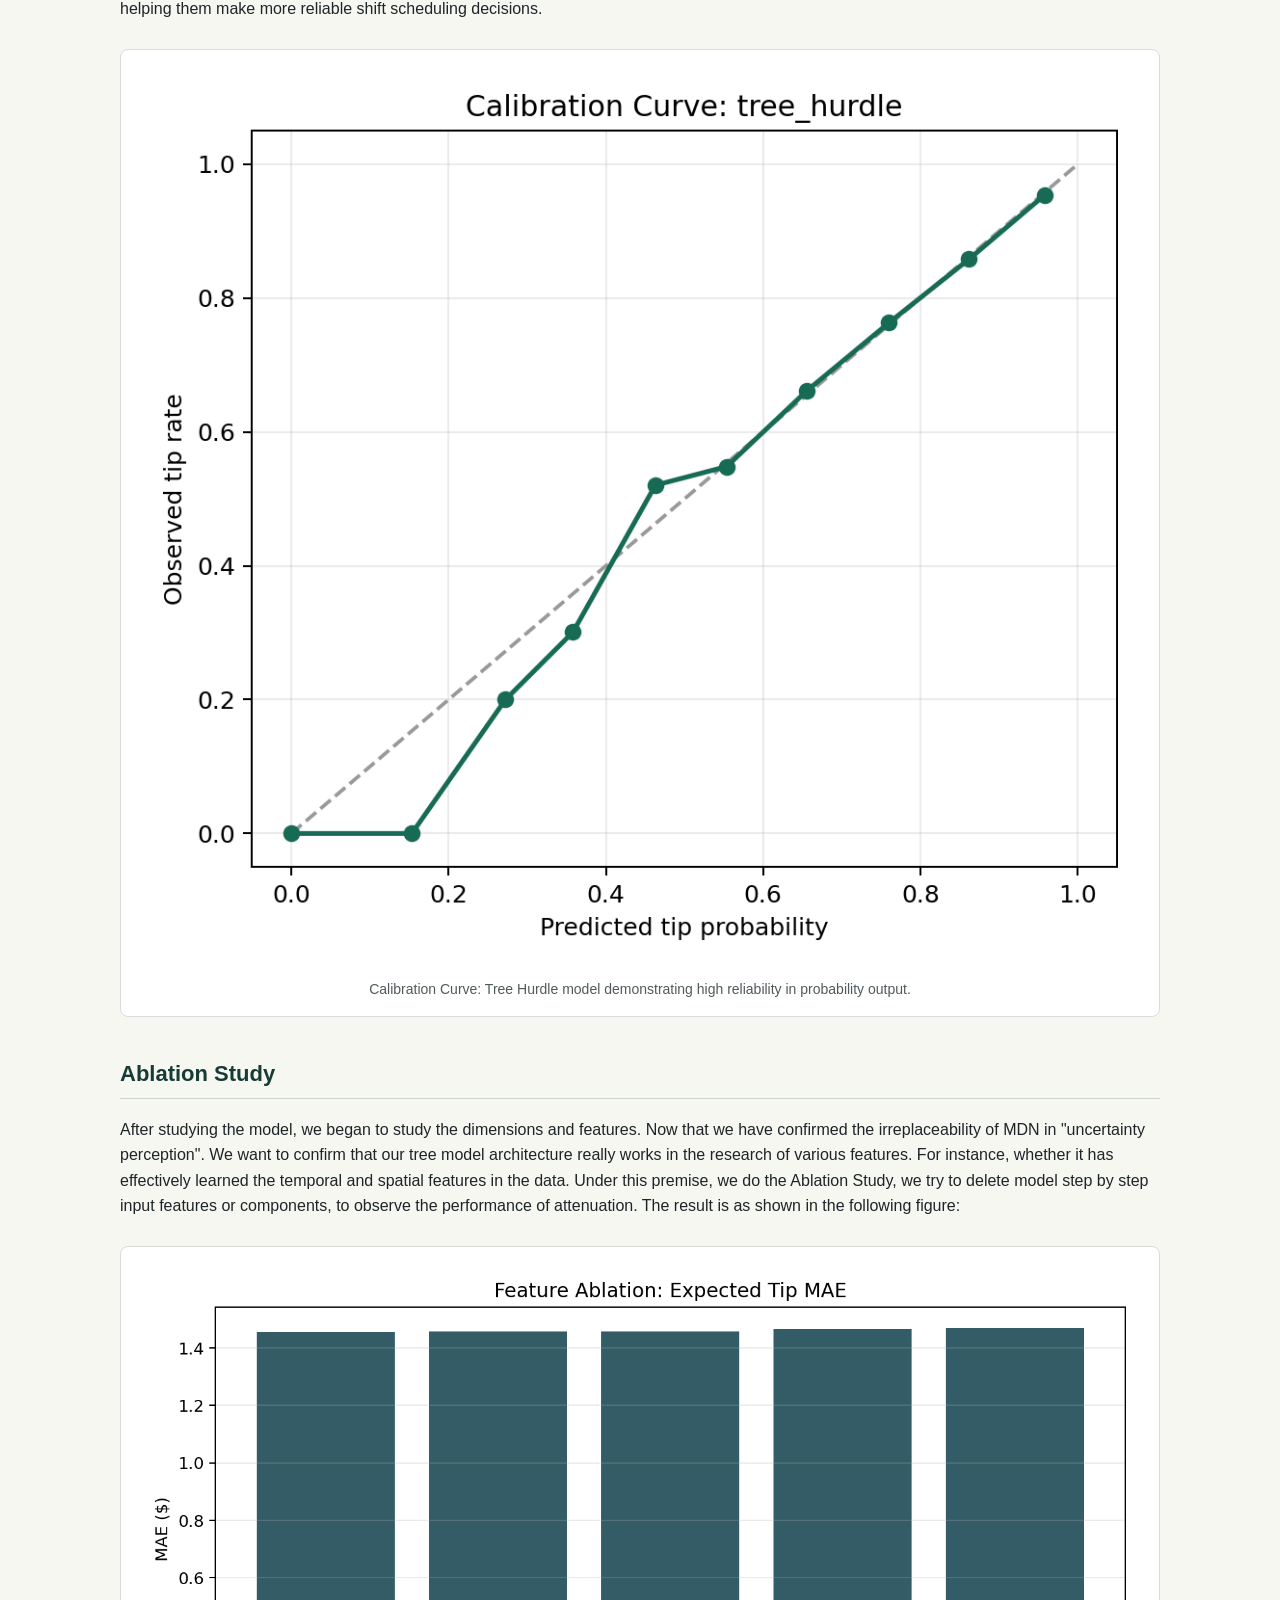
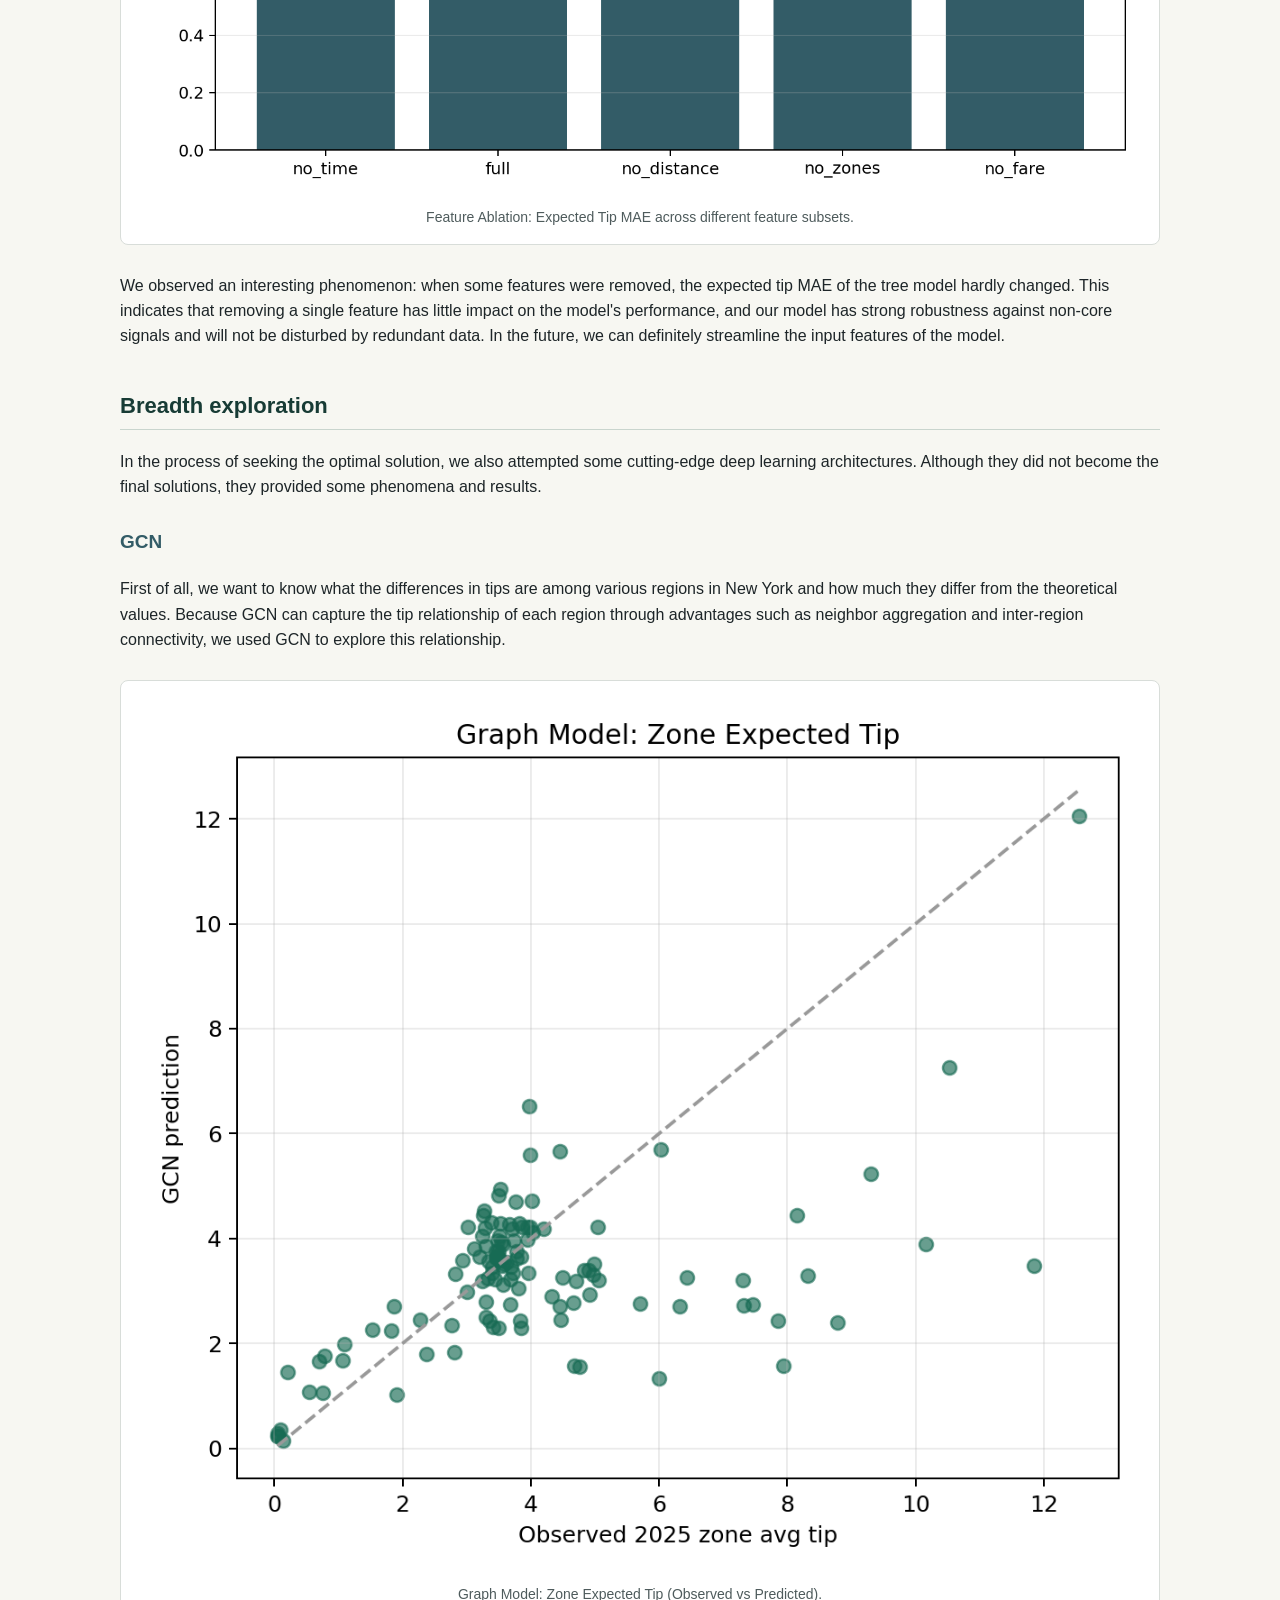
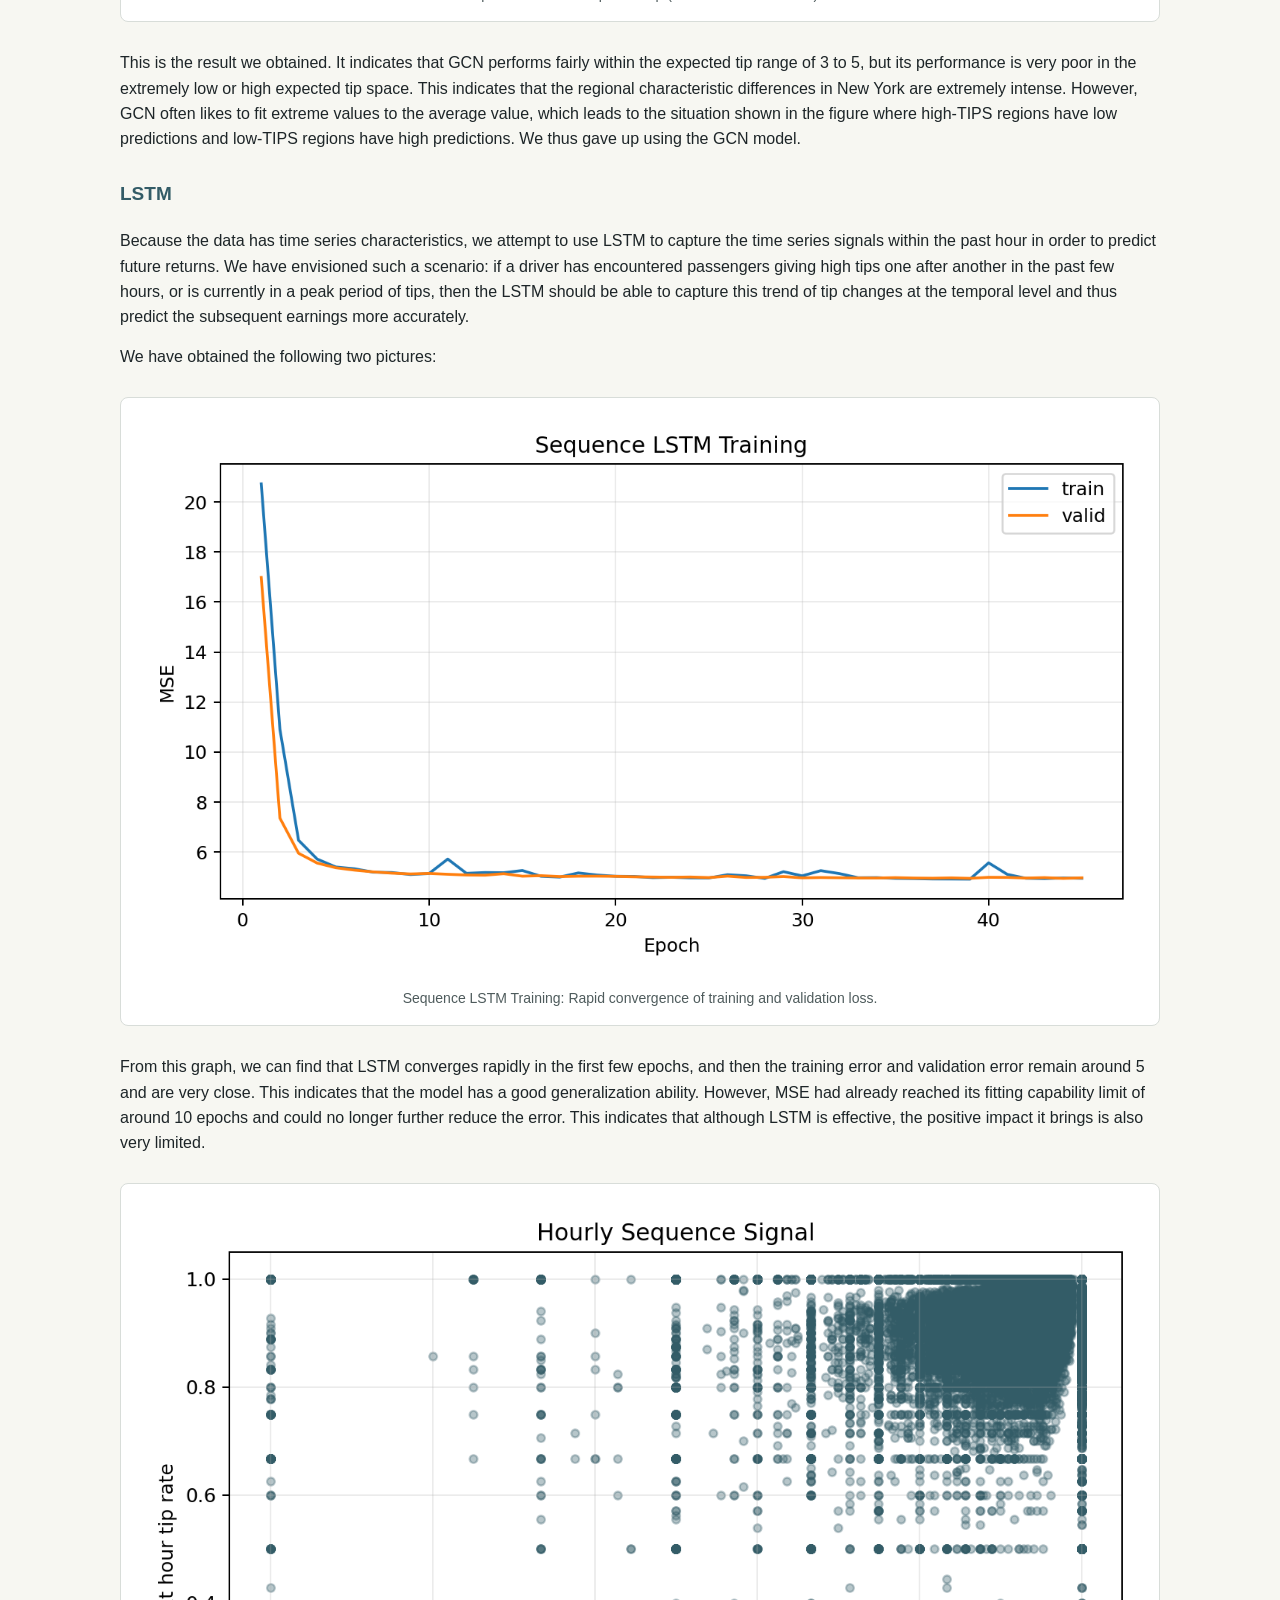
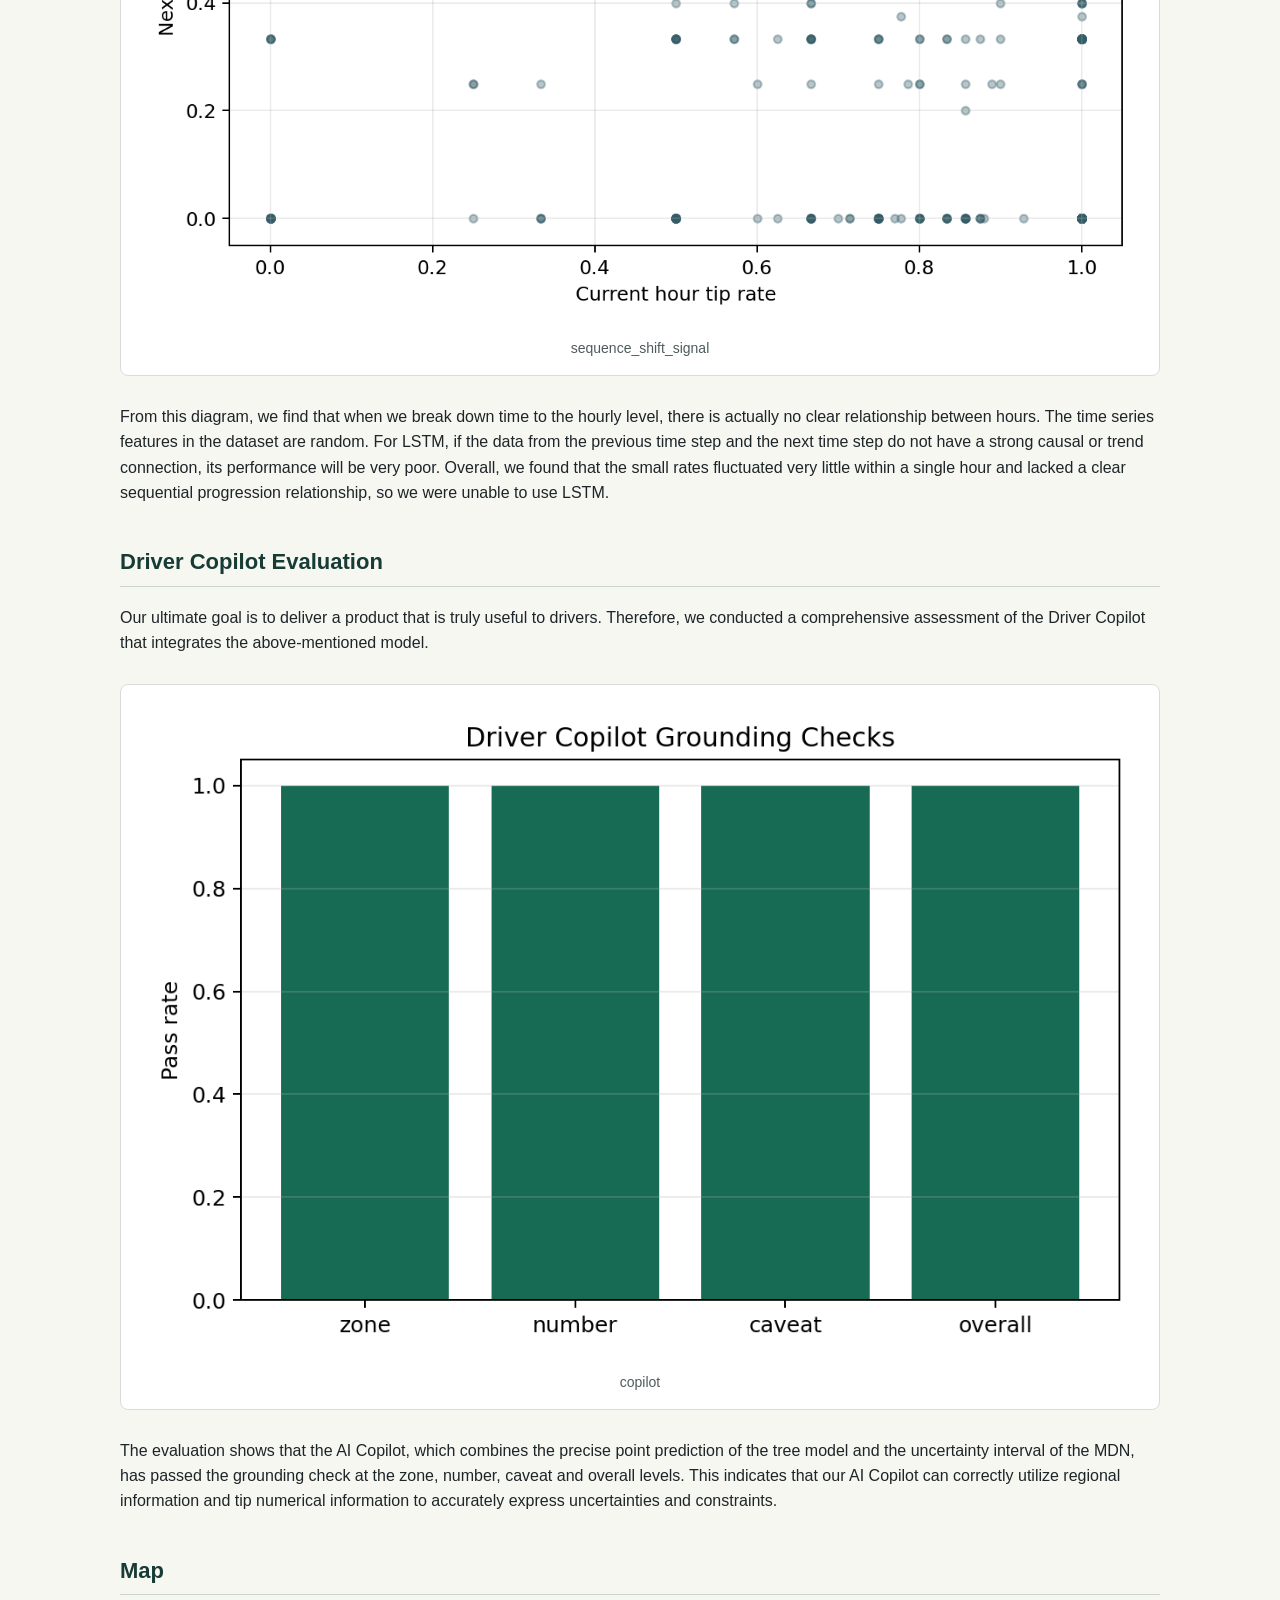
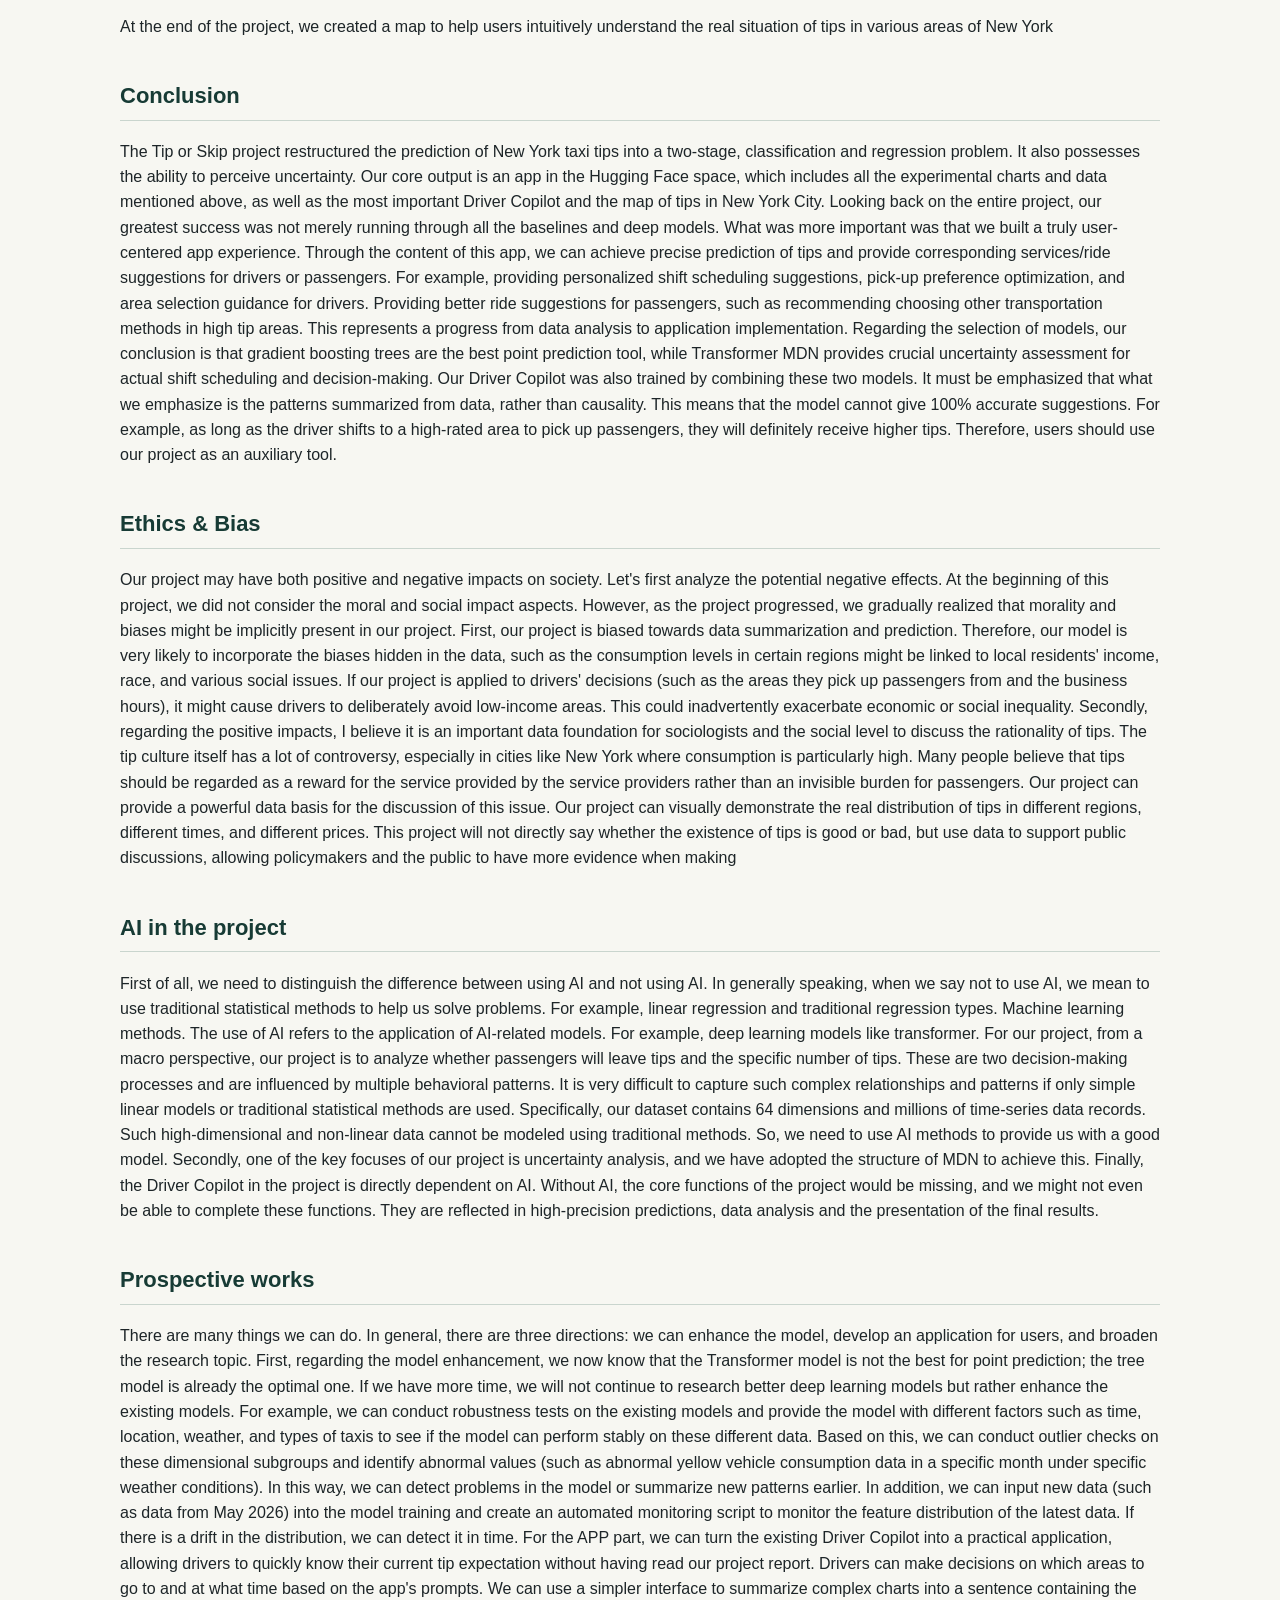
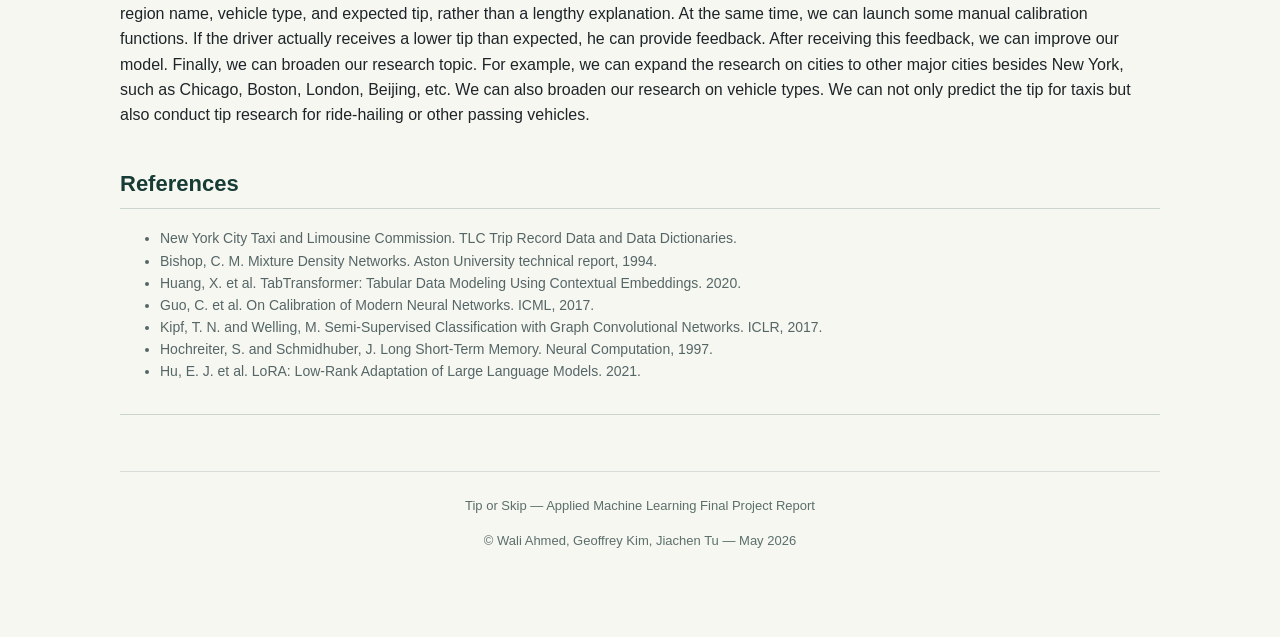
